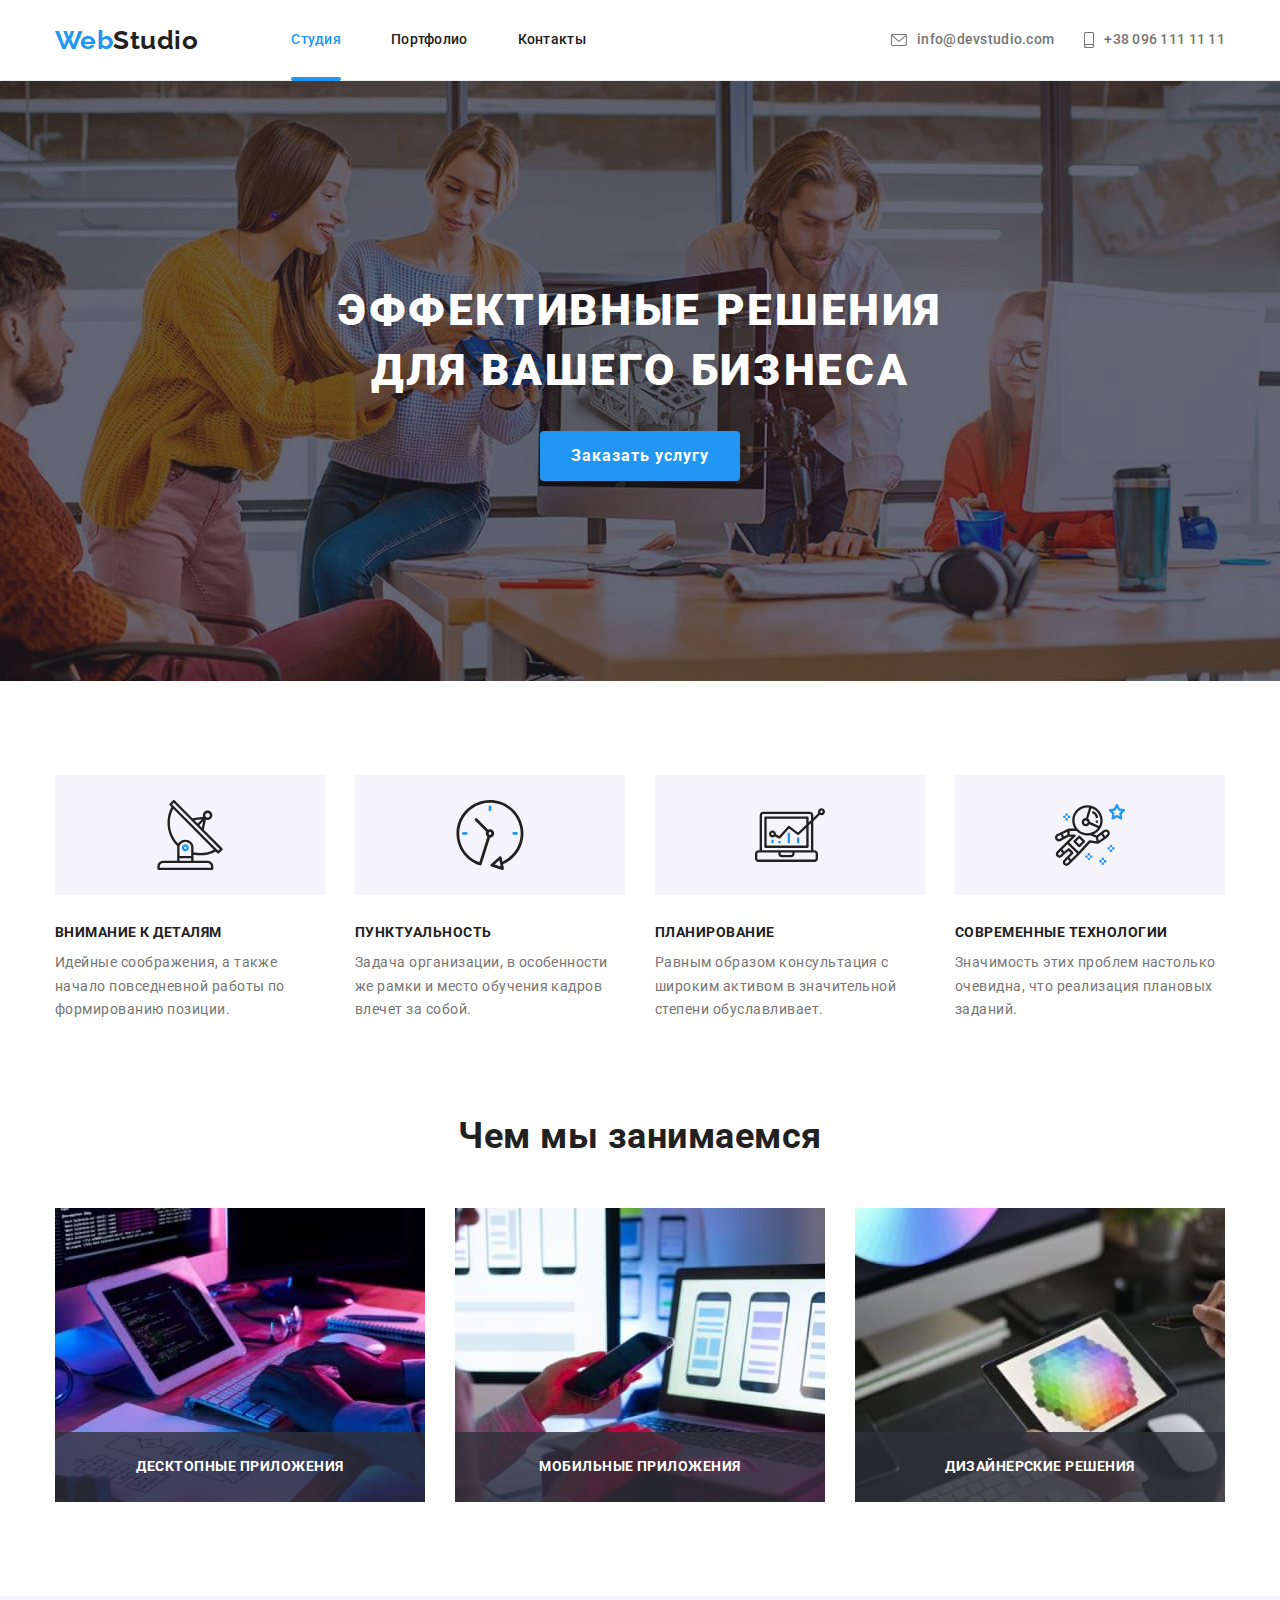
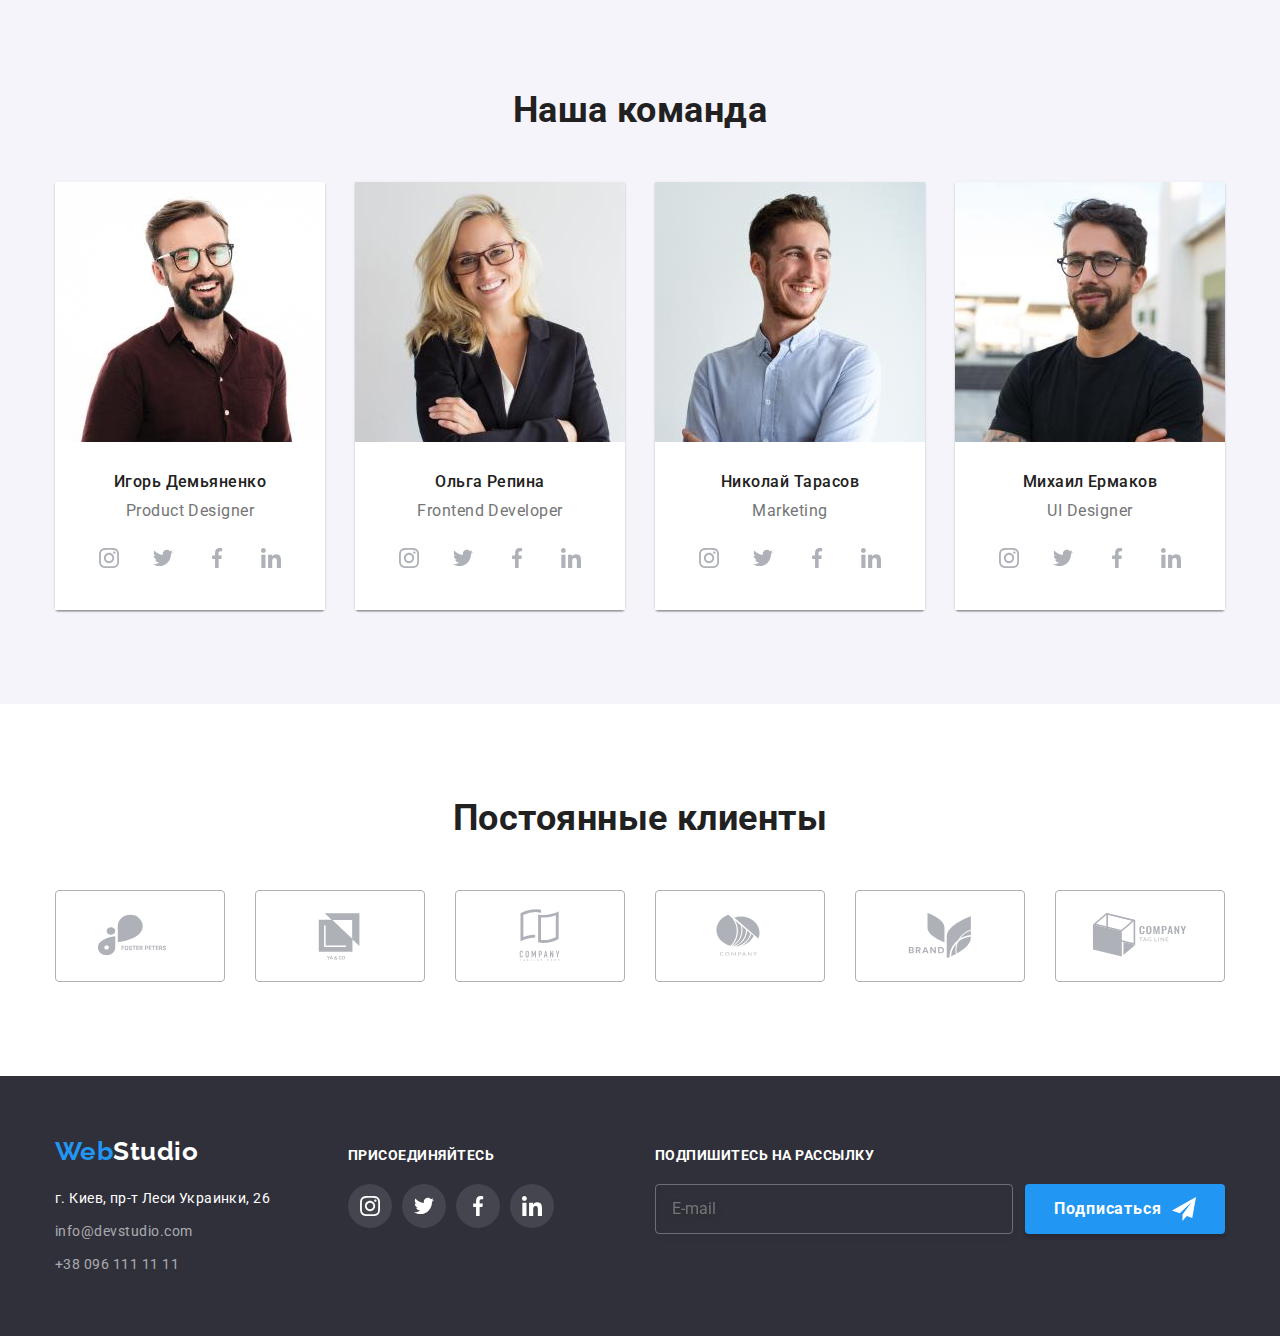
==== index.html @ baa690ff "added files from 6hw" ====
<!DOCTYPE html>
<html lang="ru">
  <head>
    <meta charset="UTF-8" />
    <meta http-equiv="X-UA-Compatible" content="IE=edge" />
    <meta name="viewport" content="width=device-width, initial-scale=1.0" />
    <title>Document</title>
    <!-- modern-normalize -->
    <link
      rel="stylesheet"
      href="https://cdnjs.cloudflare.com/ajax/libs/modern-normalize/1.1.0/modern-normalize.min.css"
    />
    <!--Подключение шрифтов-->
    <link rel="preconnect" href="https://fonts.googleapis.com" />
    <link rel="preconnect" href="https://fonts.gstatic.com" crossorigin />
    <link
      href="https://fonts.googleapis.com/css2?family=Raleway:wght@700&family=Roboto:wght@400;500;700;900&display=swap"
      rel="stylesheet"
    />
    <!--Подключение стилей-->
    <link rel="stylesheet" href="./css/styles.css" />
  </head>
  <body>
    <!-- Шапка сайта -->
    <header class="header">
      <div class="container header-container">
        <!-- Навигация -->
        <nav class="nav">
          <a class="logo-header logo" href="index.html">
            <span class="logo-web">Web</span>Studio</a
          >
          <ul class="nav-links list">
            <li class="item">
              <a class="link current" href="index.html">Студия</a>
            </li>
            <li class="item">
              <a class="link" href="./portfolio.html">Портфолио</a>
            </li>
            <li class="item">
              <a class="link" href="">Контакты</a>
            </li>
          </ul>
        </nav>
        <!-- Контакты -->
        <ul class="contact-links list">
          <li class="item contact-item">
            <a class="contact-link link" href="mailto:info@devstudio.com">
              <svg class="contact-icon envelope">
                <use
                  href="./images/sprite-icons.svg#icon-envelope"
                  width="16"
                  height="12"
                ></use>
              </svg>
              info@devstudio.com
            </a>
          </li>
          <li class="item contact-item">
            <a class="contact-link link" href="tel:+380961111111">
              <svg class="contact-icon smartphone">
                <use
                  href="./images/sprite-icons.svg#icon-smartphone"
                  width="10"
                  height="16"
                ></use>
              </svg>
              +38 096 111 11 11</a
            >
          </li>
        </ul>
      </div>
    </header>
    <!-- Мэйн -->
    <main class="main">
      <!-- Герой -->
      <section class="section-hero">
        <div class="container">
          <h1 class="hero-title">Эффективные решения для вашего бизнеса</h1>
          <button class="button" type="button" data-modal-open>
            Заказать услугу
          </button>
        </div>
      </section>
      <!-- Преимущества -->
      <section class="section-features">
        <div class="container">
          <h2 class="section-title visually-hidden">Наши преимущества</h2>
          <ul class="features-list list">
            <li class="features-item">
              <div class="futures-image">
                <svg class="features-icon">
                  <use
                    href="./images/sprite-icons.svg#icon-antenna"
                    width="70"
                    height="70"
                  ></use>
                </svg>
              </div>
              <h3 class="features-title">Внимание к деталям</h3>
              <p class="features-descr">
                Идейные соображения, а также начало повседневной работы по
                формированию позиции.
              </p>
            </li>
            <li class="features-item">
              <div class="futures-image">
                <svg class="features-icon">
                  <use
                    href="./images/sprite-icons.svg#icon-clock"
                    width="70"
                    height="70"
                  ></use>
                </svg>
              </div>
              <h3 class="features-title">Пунктуальность</h3>
              <p class="features-descr">
                Задача организации, в особенности же рамки и место обучения
                кадров влечет за собой.
              </p>
            </li>
            <li class="features-item">
              <div class="futures-image">
                <svg class="features-icon">
                  <use
                    href="./images/sprite-icons.svg#icon-diagram"
                    width="70"
                    height="70"
                  ></use>
                </svg>
              </div>
              <h3 class="features-title">Планирование</h3>
              <p class="features-descr">
                Равным образом консультация с широким активом в значительной
                степени обуславливает.
              </p>
            </li>
            <li class="features-item">
              <div class="futures-image">
                <svg class="features-icon">
                  <use
                    href="./images/sprite-icons.svg#icon-astronaut"
                    width="70"
                    height="70"
                  ></use>
                </svg>
              </div>
              <h3 class="features-title">Современные технологии</h3>
              <p class="features-descr">
                Значимость этих проблем настолько очевидна, что реализация
                плановых заданий.
              </p>
            </li>
          </ul>
        </div>
      </section>
      <!-- Виды работ -->
      <section class="section-works">
        <div class="container">
          <h2 class="section-title works-section-title">Чем мы занимаемся</h2>
          <ul class="works-list list">
            <li class="works-list-item">
              <a href=""
                ><img
                  src="./images/software.jpg"
                  alt="разработка программного обеспечения"
                  width="370"
                  height="294"
              /></a>

              <p class="works-list-decs">Десктопные приложения</p>
            </li>
            <li class="works-list-item">
              <a href=""
                ><img
                  src="./images/adaptation.jpg"
                  alt="адаптация сайта для мобильных устройств"
                  width="370"
                  height="294"
              /></a>
              <p class="works-list-decs">Мобильные приложения</p>
            </li>
            <li class="works-list-item">
              <a href=""
                ><img
                  src="./images/design.jpg"
                  alt="дизайн сайтов"
                  width="370"
                  height="294"
              /></a>
              <p class="works-list-decs">Дизайнерские решения</p>
            </li>
          </ul>
        </div>
      </section>
      <!-- Команда -->
      <section class="section-teems">
        <div class="container">
          <h2 class="section-title teems-section-title">Наша команда</h2>
          <ul class="teems-list list">
            <li class="teems-list-item">
              <img
                class="teems-list-icon"
                src="./images/demyanenko.jpg"
                alt="Игорь Демьяненко"
                width="270"
                height="260"
              />
              <div class="masters-item-description">
                <h3 class="teems-list-title">Игорь Демьяненко</h3>
                <p class="teems-list-desc" lang="en">Product Designer</p>
                <ul class="teems-social list social-list">
                  <li class="social-item">
                    <a href="" class="social-link" target="_blank">
                      <svg class="social-icon" width="20" height="20">
                        <use
                          href="./images/sprite-icons.svg#icon-instagram"
                        ></use>
                      </svg>
                    </a>
                  </li>
                  <li class="social-item">
                    <a href="" class="social-link" target="_blank">
                      <svg class="social-icon" width="20" height="20">
                        <use
                          href="./images/sprite-icons.svg#icon-twitter"
                        ></use>
                      </svg>
                    </a>
                  </li>
                  <li class="social-item">
                    <a href="" class="social-link" target="_blank">
                      <svg class="social-icon" width="20" height="20">
                        <use
                          href="./images/sprite-icons.svg#icon-facebook"
                        ></use>
                      </svg>
                    </a>
                  </li>
                  <li class="social-item">
                    <a href="" class="social-link" target="_blank">
                      <svg class="social-icon" width="20" height="20">
                        <use
                          href="./images/sprite-icons.svg#icon-linkedin"
                        ></use>
                      </svg>
                    </a>
                  </li>
                </ul>
              </div>
            </li>
            <li class="teems-list-item">
              <img
                class="teems-list-icon"
                src="./images/repina.jpg"
                alt="Ольга Репина"
                width="270"
                height="260"
              />
              <div class="masters-item-description">
                <h3 class="teems-list-title">Ольга Репина</h3>
                <p class="teems-list-desc" lang="en">Frontend Developer</p>
                <ul class="teems-social list social-list">
                  <li class="social-item">
                    <a href="" class="social-link" target="_blank">
                      <svg class="social-icon" width="20" height="20">
                        <use
                          href="./images/sprite-icons.svg#icon-instagram"
                        ></use>
                      </svg>
                    </a>
                  </li>
                  <li class="social-item">
                    <a href="" class="social-link" target="_blank">
                      <svg class="social-icon" width="20" height="20">
                        <use
                          href="./images/sprite-icons.svg#icon-twitter"
                        ></use>
                      </svg>
                    </a>
                  </li>
                  <li class="social-item">
                    <a href="" class="social-link" target="_blank">
                      <svg class="social-icon" width="20" height="20">
                        <use
                          href="./images/sprite-icons.svg#icon-facebook"
                        ></use>
                      </svg>
                    </a>
                  </li>
                  <li class="social-item">
                    <a href="" class="social-link" target="_blank">
                      <svg class="social-icon" width="20" height="20">
                        <use
                          href="./images/sprite-icons.svg#icon-linkedin"
                        ></use>
                      </svg>
                    </a>
                  </li>
                </ul>
              </div>
            </li>
            <li class="teems-list-item">
              <img
                class="teems-list-icon"
                src="./images/tarasov.jpg"
                alt="Николай Тарасов"
                width="270"
                height="260"
              />
              <div class="masters-item-description">
                <h3 class="teems-list-title">Николай Тарасов</h3>
                <p class="teems-list-desc" lang="en">Marketing</p>
                <ul class="teems-social list social-list">
                  <li class="social-item">
                    <a href="" class="social-link" target="_blank">
                      <svg class="social-icon" width="20" height="20">
                        <use
                          href="./images/sprite-icons.svg#icon-instagram"
                        ></use>
                      </svg>
                    </a>
                  </li>
                  <li class="social-item">
                    <a href="" class="social-link" target="_blank">
                      <svg class="social-icon" width="20" height="20">
                        <use
                          href="./images/sprite-icons.svg#icon-twitter"
                        ></use>
                      </svg>
                    </a>
                  </li>
                  <li class="social-item">
                    <a href="" class="social-link" target="_blank">
                      <svg class="social-icon" width="20" height="20">
                        <use
                          href="./images/sprite-icons.svg#icon-facebook"
                        ></use>
                      </svg>
                    </a>
                  </li>
                  <li class="social-item">
                    <a href="" class="social-link" target="_blank">
                      <svg class="social-icon" width="20" height="20">
                        <use
                          href="./images/sprite-icons.svg#icon-linkedin"
                        ></use>
                      </svg>
                    </a>
                  </li>
                </ul>
              </div>
            </li>
            <li class="teems-list-item">
              <img
                class="teems-list-icon"
                src="./images/yermakov.jpg"
                alt="Михаил Ермаков"
                width="270"
                height="260"
              />
              <div class="masters-item-description">
                <h3 class="teems-list-title">Михаил Ермаков</h3>
                <p class="teems-list-desc" lang="en">UI Designer</p>
                <ul class="teems-social list social-list">
                  <li class="social-item">
                    <a href="" class="social-link" target="_blank">
                      <svg class="social-icon" width="20" height="20">
                        <use
                          href="./images/sprite-icons.svg#icon-instagram"
                        ></use>
                      </svg>
                    </a>
                  </li>
                  <li class="social-item">
                    <a href="" class="social-link" target="_blank">
                      <svg class="social-icon" width="20" height="20">
                        <use
                          href="./images/sprite-icons.svg#icon-twitter"
                        ></use>
                      </svg>
                    </a>
                  </li>
                  <li class="social-item">
                    <a href="" class="social-link" target="_blank">
                      <svg class="social-icon" width="20" height="20">
                        <use
                          href="./images/sprite-icons.svg#icon-facebook"
                        ></use>
                      </svg>
                    </a>
                  </li>
                  <li class="social-item">
                    <a href="" class="social-link" target="_blank">
                      <svg class="social-icon" width="20" height="20">
                        <use
                          href="./images/sprite-icons.svg#icon-linkedin"
                        ></use>
                      </svg>
                    </a>
                  </li>
                </ul>
              </div>
            </li>
          </ul>
        </div>
      </section>
      <!-- Клиенты -->
      <section class="section-clients">
        <div class="container">
          <h2 class="section-title section-clients-title">
            Постоянные клиенты
          </h2>
          <ul class="clients-list list">
            <li class="clients-list-item">
              <a class="clients-link" href="">
                <svg class="client-icon">
                  <use
                    href="./images/sprite-icons.svg#icon-logo1"
                    width="106"
                    height="60"
                  ></use>
                </svg>
              </a>
            </li>
            <li class="clients-list-item">
              <a class="clients-link" href="">
                <svg class="client-icon">
                  <use
                    href="./images/sprite-icons.svg#icon-logo2"
                    width="106"
                    height="60"
                  ></use>
                </svg>
              </a>
            </li>
            <li class="clients-list-item">
              <a class="clients-link" href="">
                <svg class="client-icon">
                  <use
                    href="./images/sprite-icons.svg#icon-logo3"
                    width="106"
                    height="60"
                  ></use>
                </svg>
              </a>
            </li>
            <li class="clients-list-item">
              <a class="clients-link" href="">
                <svg class="client-icon">
                  <use
                    href="./images/sprite-icons.svg#icon-logo4"
                    width="106"
                    height="60"
                  ></use>
                </svg>
              </a>
            </li>
            <li class="clients-list-item">
              <a class="clients-link" href="">
                <svg class="client-icon">
                  <use
                    href="./images/sprite-icons.svg#icon-logo5"
                    width="106"
                    height="60"
                  ></use>
                </svg>
              </a>
            </li>
            <li class="clients-list-item">
              <a class="clients-link" href="">
                <svg class="client-icon">
                  <use
                    href="./images/sprite-icons.svg#icon-logo6"
                    width="106"
                    height="60"
                  ></use>
                </svg>
              </a>
            </li>
          </ul>
        </div>
      </section>
    </main>
    <!-- Футер -->
    <footer class="section-footer">
      <div class="container footer-container">
        <div class="footer-contacts">
          <a class="footer-logo logo" href="/">
            <span class="logo-web">Web</span>Studio
          </a>
          <address>
            <a
              class="adress-link"
              href="https://goo.gl/maps/LREKgnmBMirVQB2t9"
              target="_blank"
              rel="noopener noreferrer"
              >г. Киев, пр-т Леси Украинки, 26</a
            >
          </address>
          <ul class="list">
            <li>
              <a class="footer-contact-link" href="mailto:info@devstudio.com"
                >info@devstudio.com</a
              >
            </li>
            <li>
              <a class="footer-contact-link" href="tel:+380961111111"
                >+38 096 111 11 11</a
              >
            </li>
          </ul>
        </div>
        <div class="footer-invite">
          <b class="footer-invite-text">присоединяйтесь</b>
          <ul class="footer-social-list list">
            <li class="footer-social-item">
              <a href="" class="footer-social-link" target="_blank">
                <svg class="footer-social-icon" width="20" height="20">
                  <use href="./images/sprite-icons.svg#icon-instagram"></use>
                </svg>
              </a>
            </li>
            <li class="footer-social-item">
              <a href="" class="footer-social-link" target="_blank">
                <svg class="footer-social-icon" width="20" height="20">
                  <use href="./images/sprite-icons.svg#icon-twitter"></use>
                </svg>
              </a>
            </li>
            <li class="footer-social-item">
              <a href="" class="footer-social-link" target="_blank">
                <svg class="footer-social-icon" width="20" height="20">
                  <use href="./images/sprite-icons.svg#icon-facebook"></use>
                </svg>
              </a>
            </li>
            <li class="footer-social-item">
              <a href="" class="footer-social-link" target="_blank">
                <svg class="footer-social-icon" width="20" height="20">
                  <use href="./images/sprite-icons.svg#icon-linkedin"></use>
                </svg>
              </a>
            </li>
          </ul>
        </div>
        <div class="footer-invite">
          <b class="footer-invite-text">Подпишитесь на рассылку</b>
          <form class="form-invite">
            <input
              class="form-invite-input"
              type="email"
              name="mail"
              placeholder="E-mail"
              autocomplete="on"
            />
            <button class="button form-invite-button" type="submit">
              Подписаться
            </button>
          </form>
        </div>
      </div>
    </footer>
    <!-- Модальное окно -->
    <div class="backdrop is-hidden" data-backdrop>
      <div class="modal">
        <button class="modal-close" type="button" data-modal-close>
          <svg class="modal-close-icon" width="18" height="18">
            <use href="./images/sprite-icons.svg#icon-close-black"></use>
          </svg>
        </button>
        <!-- Форма в модальном окне -->
        <form class="form js-speaker-form" autocomplete="off">
          <b class="form-title">Оставьте свои данные, мы вам перезвоним</b>
          <div class="form-field">
            <label class="form-label" for="name">Имя</label>
            <div class="form-input-thumb">
              <input
                class="form-input"
                type="text"
                name="user-name"
                id="name"
                minlength="2"
                pattern="[a-zA-Zа-яёА-ЯЁ]+"
                title="Имя должно содержать символы кириллицы или латиницы"
                required
                autofocus
              />
              <svg class="form-icon">
                <use
                  href="./images/sprite-icons.svg#icon-person"
                  width="18"
                  height="18"
                ></use>
              </svg>
            </div>
          </div>
          <div class="form-field">
            <label class="form-label" for="tel">Телефон</label>
            <div class="form-input-thumb">
              <input
                class="form-input"
                type="tel"
                name="tel"
                id="tel"
                title="000-000-00-00"
                pattern="[0-9]{3}-[0-9]{3}-[0-9]{2}-[0-9]{2}"
              />
              <svg class="form-icon">
                <use
                  href="./images/sprite-icons.svg#icon-phone"
                  width="18"
                  height="18"
                ></use>
              </svg>
            </div>
          </div>
          <div class="form-field">
            <label class="form-label" for="mail">Почта</label>
            <div class="form-input-thumb">
              <input
                class="form-input"
                type="email"
                name="mail"
                id="mail"
                pattern="[^ @]*@[^ @]*"
                autocomplete="on"
              />
              <svg class="form-icon">
                <use
                  href="./images/sprite-icons.svg#icon-email"
                  width="18"
                  height="18"
                ></use>
              </svg>
            </div>
          </div>
          <div class="form-field">
            <label class="form-label" for="comment">Оставьте комментарий</label>
            <textarea
              class="form-message"
              name="comment"
              id="comment"
              rows="10"
              placeholder="Введите текст"
            ></textarea>
          </div>

          <div class="form-field-checkbox">
            <input
              class="form-input-checkbox visually-hidden"
              type="checkbox"
              name="policy"
              id="policy"
            />
            <label class="form-label-checkbox" for="policy"
              >Соглашаюсь с рассылкой и принимаю&nbsp;
              <a class="form-policy-link" href="#"> Условия договора </a>
            </label>
          </div>
          <button class="button form-button" type="submit">Отправить</button>
        </form>
      </div>
    </div>
    <script src="./js/modal.js"></script>
    <!-- <script>
      const refs = {
        openModalBtn: document.querySelector('[data-modal-open]'),
        closeModalBtn: document.querySelector('[data-modal-close]'),
        backdrop: document.querySelector('[data-backdrop]'),
      };

      refs.openModalBtn.addEventListener('click', toggleModal);
      refs.closeModalBtn.addEventListener('click', toggleModal);

      refs.backdrop.addEventListener('click', logBackdropClick);

      function toggleModal() {
        refs.backdrop.classList.toggle('is-hidden');
      }

      function logBackdropClick() {
        console.log('Это клик в бекдроп');
      }
    </script> -->
  </body>
</html>
---- css/styles.css ----
/* Задает переменные для цвета */
:root {
  --primary-text-color: #757575;
  --title-text-color: #212121;
  --accent-color: #2196f3;
  --primary-white-color: #ffffff;
  --button-background-color: #f5f4fa;
  --primary-icon-color: #afb1b8;

  --base-font-size: 14px;
}

body,
h1,
h2,
h3,
h4,
p,
ul,
li {
  margin: 0;
}

ul {
  padding: 0;
}

button {
  cursor: pointer;
}

img {
  display: block;
  max-width: 100%;
}

body {
  font-family: 'Roboto', sans-serif;
  letter-spacing: 0.03em;

  color: var(--primary-text-color);
  background-color: var(--primary-white-color);
}

.visually-hidden {
  position: absolute;
  white-space: nowrap;
  width: 1px;
  height: 1px;
  overflow: hidden;
  border: 0;
  padding: 0;
  clip: rect(0 0 0 0);
  clip-path: inset(50%);
  margin: -1px;
}

.container {
  width: 1200px;
  margin: 0 auto;
  padding-left: 15px;
  padding-right: 15px;
}

.list {
  list-style-type: none;
}

/* ----------Шапка сайта---------- */

.header {
  border-bottom: 1px solid #ececec;
}

.header-container {
  display: flex;
}

/* ----------Навигация---------- */

.nav {
  display: flex;
  align-items: center;
}

.nav .logo-header {
  margin-right: 93px;
  padding-top: 24px;
  padding-bottom: 24px;
}

.nav-links {
  display: flex;
}

.nav-links .item:not(:last-child) {
  margin-right: 50px;
}

.nav-links .link {
  display: block;
  padding-top: 32px;
  padding-bottom: 32px;
}

.contact-links {
  display: flex;
  margin-left: auto;
}

.contact-links .item:not(:last-child) {
  margin-right: 30px;
}

.contact-link {
  display: flex;
  align-items: center;
  justify-content: center;

  padding-top: 32px;
  padding-bottom: 32px;
}

.contact-icon.envelope {
  width: 16px;
  height: 12px;
  margin-right: 10px;
  fill: currentColor;
}

.contact-icon.smartphone {
  width: 10px;
  height: 16px;
  margin-right: 10px;

  fill: currentColor;
}

.contact-icon {
  transition: fill 250ms cubic-bezier(0.4, 0, 0.2, 1);
}

.contact-link:hover .contact-icon,
.contact-link:focus .contact-icon,
.contact-link:hover .contact-icon,
.contact-link:focus .contact-icon {
  fill: var(--accent-color);
}

.logo {
  font-family: Raleway, sans-serif;
  font-weight: 700;
  font-size: 26px;
  line-height: 1.19;
}

.logo-header {
  text-decoration: none;
  color: var(--title-text-color);
}

.logo-web {
  color: var(--accent-color);
}

.link {
  text-decoration: none;
  font-weight: 500;
  font-size: var(--base-font-size);
  line-height: 1.14;
  letter-spacing: 0.02em;

  color: var(--title-text-color);

  transition-property: color;
  transition-duration: 250ms;
  transition-timing-function: cubic-bezier(0.4, 0, 0.2, 1);
}

.link:hover,
.link:focus {
  color: var(--accent-color);
}

.link.current {
  position: relative;

  color: var(--accent-color);
}

.link.current::after {
  content: '';
  position: absolute;
  left: 0;
  bottom: -1px;

  display: block;
  width: 100%;
  height: 4px;

  background-color: #2196f3;
  border-radius: 2px;
}

.contact-link {
  color: var(--primary-text-color);
}

/* ----------Герой---------- */

.section-hero {
  max-width: 1600px;
  margin-right: auto;
  margin-left: auto;
  padding-top: 200px;
  padding-bottom: 200px;

  background-color: #2f303a;
  background-image: linear-gradient(
      to right,
      rgba(47, 48, 58, 0.4),
      rgba(47, 48, 58, 0.4) 40%
    ),
    url('../images/bg-Img.jpg');

  background-repeat: no-repeat;
  background-position: center;
  background-size: cover;
}

.hero-title {
  width: 696px;
  margin-left: auto;
  margin-right: auto;
  margin-bottom: 30px;
  text-align: center;

  font-weight: 900;
  font-size: 44px;
  line-height: 1.36;
  letter-spacing: 0.06em;
  text-transform: uppercase;

  color: var(--primary-white-color);
}

.section-hero .button {
  margin-left: auto;
  margin-right: auto;
}

.button {
  display: block;
  min-width: 200px;
  height: 50px;

  background-color: var(--accent-color);
  box-shadow: 0px 4px 4px rgba(0, 0, 0, 0.15);
  border-radius: 4px;
  border-style: none;

  font-weight: 700;
  font-size: 16px;
  line-height: 1.88;
  text-align: center;
  letter-spacing: 0.06em;

  color: var(--primary-white-color);

  transition-property: background-color;
  transition-duration: 250ms;
  transition-timing-function: cubic-bezier(0.4, 0, 0.2, 1);
}

.button:hover,
.button:focus {
  background-color: #188ce8;
}

.section-title {
  font-weight: 700;
  font-size: 36px;
  line-height: 1.16;
  text-align: center;

  color: var(--title-text-color);
}

/* ----------Преимущества---------- */

.section-features {
  padding-top: 94px;
}

.features-list {
  display: flex;
  flex-wrap: wrap;
  margin-left: -30px;
}

.features-item {
  /* flex-basis: calc((100% - 4 * 30px) / 4); */
  flex-basis: calc(100% / 4 - 30px);
  margin-left: 30px;
}

.futures-image {
  width: 270px;
  height: 120px;

  display: flex;
  justify-content: center;
  align-items: center;

  background-color: var(--button-background-color);
}

.features-icon {
  width: 70px;
  height: 70px;
}

.features-title {
  margin-bottom: 10px;
  padding-top: 30px;

  font-weight: 700;
  font-size: var(--base-font-size);
  line-height: 1.14;
  text-transform: uppercase;

  color: var(--title-text-color);
}

.features-descr {
  font-size: var(--base-font-size);
  line-height: 1.71;
}

/* ----------Виды работ---------- */

.section-works {
  padding-top: 94px;
  padding-bottom: 94px;
}

.works-section-title {
  margin-bottom: 50px;
}

.works-list {
  display: flex;
  flex-wrap: wrap;
  margin-left: -30px;
}

.works-list-item {
  position: relative;

  flex-basis: calc(100% / 3 - 30px);
  margin-left: 30px;
}

.works-list-decs {
  position: absolute;
  width: 370px;
  height: 70px;
  left: 0;
  bottom: 0;

  display: flex;
  align-items: center;
  justify-content: center;

  background-color: rgba(47, 48, 58, 0.8);

  font-weight: 700;
  font-size: var(--base-font-size);
  line-height: 1.14;
  text-align: center;
  text-transform: uppercase;

  color: var(--primary-white-color);
}

/* ----------Команда---------- */

.section-teems {
  padding-top: 94px;
  padding-bottom: 94px;

  background-color: #f5f4fa;
}

.teems-section-title {
  margin-bottom: 50px;
}

.teems-list {
  display: flex;
  flex-wrap: wrap;
  margin-left: -30px;
}

.teems-list-item {
  flex-basis: calc(100% / 4 - 30px);
  margin-left: 30px;

  box-shadow: 0px 1px 3px rgba(0, 0, 0, 0.12), 0px 1px 1px rgba(0, 0, 0, 0.14),
    0px 2px 1px rgba(0, 0, 0, 0.2);
  border-radius: 0px 0px 4px 4px;
}

.masters-item-description {
  padding-top: 30px;
  padding-bottom: 30px;

  background-color: var(--primary-white-color);
}

.teems-list-title {
  margin-bottom: 10px;

  font-weight: 500;
  font-size: 16px;
  line-height: 1.19;
  text-align: center;

  color: var(--title-text-color);
}

.teems-list-desc {
  margin-bottom: 16px;

  font-size: 16px;
  line-height: 1.19;
  text-align: center;

  color: var(--primary-text-color);
}

.social-list {
  display: flex;
  justify-content: center;
}

.social-item {
  width: 44px;
  height: 44px;
  margin-right: 10px;
}

.social-item:last-child {
  margin-right: 0;
}

.social-icon {
  width: 20px;
  height: 20px;

  fill: var(--primary-icon-color);

  transition-property: fill;
  transition-duration: 250ms;
  transition-timing-function: cubic-bezier(0.4, 0, 0.2, 1);
}

.social-link {
  width: 100%;
  height: 100%;

  display: flex;
  align-items: center;
  justify-content: center;

  border-radius: 50%;
  background-color: var(--primary-white-color);

  transition-property: background-color;
  transition-duration: 2500ms;
  transition-timing-function: cubic-bezier(0.4, 0, 0.2, 1);
}

.social-link:hover,
.social-link:focus {
  background-color: var(--accent-color);
}

.social-link:hover .social-icon,
.social-link:focus .social-icon {
  fill: var(--primary-white-color);
}

/* ----------Клиенты---------- */

.section-clients {
  padding-top: 94px;
  padding-bottom: 94px;
}

.section-clients-title {
  margin-bottom: 50px;
}

.clients-list {
  display: flex;
  margin-left: -30px;
}

.clients-list-item {
  flex-basis: calc(100% / 6 - 30px);
  margin-left: 30px;
  height: 92px;
}

.clients-link {
  display: flex;
  align-items: center;
  justify-content: center;

  width: 100%;
  height: 100%;

  border: 1px solid #afb1b8;
  border-radius: 4px;

  transition-property: border;
  transition-duration: 250ms;
  transition-timing-function: cubic-bezier(0.4, 0, 0.2, 1);
}

.clients-link:hover,
.clients-link:focus {
  border: 1px solid var(--accent-color);
}

.client-icon {
  width: 106px;
  height: 60px;

  fill: var(--primary-icon-color);

  transition-property: fill;
  transition-duration: 250ms;
  transition-timing-function: cubic-bezier(0.4, 0, 0.2, 1);
}

.clients-link:hover .client-icon,
.clients-link:focus .client-icon {
  fill: var(--accent-color);
}

/* ----------Футер---------- */

.section-footer {
  padding-top: 60px;
  padding-bottom: 60px;

  background-color: #2f303a;
}

.footer-logo {
  display: block;
  margin-bottom: 20px;

  text-decoration: none;
  color: var(--primary-white-color);
}

.footer-contacts {
  margin-right: 70px;
}

.adress-link {
  text-decoration: none;
  font-style: normal;
  font-size: var(--base-font-size);
  line-height: 1.71;
  letter-spacing: 0.03em;

  color: var(--primary-white-color);
}

.footer-contact-link {
  display: block;
  margin-top: 9px;

  text-decoration: none;
  font-size: var(--base-font-size);
  line-height: 1.71;

  color: rgba(255, 255, 255, 0.6);
}

.footer-container {
  display: flex;
  justify-content: space-between;
  align-items: baseline;
}

.footer-invite:nth-child(2) {
  margin-right: 93px;
}

.footer-invite-text {
  display: block;
  margin-bottom: 20px;

  font-weight: 700;
  font-size: 14px;
  line-height: 1.14;
  text-transform: uppercase;

  color: var(--primary-white-color);
}

.footer-social-list {
  display: flex;
  justify-content: center;
}

.footer-social-item {
  width: 44px;
  height: 44px;
  margin-right: 10px;
}

.footer-social-item:last-child {
  margin-right: 0;
}

.footer-social-link {
  width: 100%;
  height: 100%;

  display: flex;
  align-items: center;
  justify-content: center;

  border-radius: 50%;
  background: rgba(255, 255, 255, 0.1);

  transition-property: background-color;
  transition-duration: 250ms;
  transition-timing-function: cubic-bezier(0.4, 0, 0.2, 1);
}

.footer-social-icon {
  width: 20px;
  height: 20px;

  fill: var(--primary-white-color);
}

.footer-social-link:hover,
.footer-social-link:focus {
  background-color: var(--accent-color);
}

.form-invite {
  display: flex;
}

.form-invite-button {
  display: inline-flex;
  justify-content: center;
  align-items: center;
}

.form-invite-button::after {
  content: '';
  margin-left: 10px;
  width: 24px;
  height: 24px;
  background-image: url(../images/icon-send.svg);
}

.form-invite-input {
  width: 358px;
  height: 50px;
  padding: 15px 16px;
  margin-right: 12px;

  font-size: 16px;
  line-height: 1.25;
  color: rgba(255, 255, 255, 0.6);

  background-color: inherit;
  border: 1px solid rgba(255, 255, 255, 0.3);
  filter: drop-shadow(0px 4px 4px rgba(0, 0, 0, 0.15));
  border-radius: 4px;
}

/* ----------Портфолио---------- */

.section-portfolio {
  padding-top: 94px;
  padding-bottom: 94px;
}

.portfolio-filter-list {
  display: flex;
  justify-content: center;
  margin-bottom: 50px;
}

.portfolio-filter-list-item:not(:last-child) {
  margin-right: 8px;
}

.portfolio-filter-button {
  padding: 6px 22px;

  font-weight: 500;
  font-size: 16px;
  line-height: 1.63;
  text-align: center;
  letter-spacing: 0.03em;

  border-radius: 4px;
  border-style: none;

  background: var(--button-background-color);
  color: var(--title-text-color);

  transition-property: background-color, box-shadow, color;
  transition-duration: 250ms;
  transition-timing-function: cubic-bezier(0.4, 0, 0.2, 1);
}

.portfolio-filter-button:hover,
.portfolio-filter-button:focus {
  background-color: var(--accent-color);

  box-shadow: 0px 3px 1px rgba(0, 0, 0, 0.1), 0px 1px 2px rgba(0, 0, 0, 0.08),
    0px 2px 2px rgba(0, 0, 0, 0.12);

  color: var(--primary-white-color);
}

.portfolio-list {
  display: flex;
  flex-wrap: wrap;
  margin-left: -30px;
  margin-bottom: -30px;
}

.portfolio-list-item {
  flex-basis: calc(100% / 3 - 30px);
  margin-left: 30px;
  margin-bottom: 30px;
}

.portfolio-list-link {
  display: block;
  text-decoration: none;

  transition-property: box-shadow;
  transition-duration: 250ms;
  transition-timing-function: cubic-bezier(0.4, 0, 0.2, 1);
}

.portfolio-list-link:hover,
.portfolio-list-link:focus {
  box-shadow: 0px 1px 1px rgba(0, 0, 0, 0.12), 0px 4px 4px rgba(0, 0, 0, 0.06),
    1px 4px 6px rgba(0, 0, 0, 0.16);
}

.portfolio-list-card {
  border: 1px solid #eeeeee;
  padding: 20px 24px;
}

.portfolio-img-thumb {
  position: relative;
}

.portfolio-img-desc {
  position: absolute;
  width: 100%;
  height: 100%;
  top: 50%;
  left: 0;

  display: flex;
  align-items: center;
  justify-content: center;
  padding-left: 24px;
  padding-right: 24px;

  background-color: rgba(33, 150, 243, 0.9);

  font-size: 18px;
  line-height: 1.56;

  color: var(--primary-white-color);

  opacity: 0;

  transition: opacity 250ms cubic-bezier(0.4, 0, 0.2, 1),
    top 250ms cubic-bezier(0.4, 0, 0.2, 1);
}

.portfolio-list-link:focus .portfolio-img-desc,
.portfolio-list-link:hover .portfolio-img-desc {
  opacity: 1;
  top: 0;
  left: 0;
}

.portfolio-list-title {
  margin-bottom: 4px;

  font-weight: 700;
  font-size: 18px;
  line-height: 2;
  letter-spacing: 0.06em;

  color: var(--title-text-color);
}

.portfolio-list-desk {
  font-size: 16px;
  line-height: 1.88;

  color: var(--primary-text-color);
}

/* ----------Модальное окно---------- */
.backdrop {
  position: fixed;
  top: 0;
  left: 0;
  width: 100vw;
  height: 100vh;
  background-color: rgba(0, 0, 0, 0.2);

  visibility: visible;
  opacity: 1;
  transition: opacity 250ms cubic-bezier(0.4, 0, 0.2, 1),
    visibility 250ms cubic-bezier(0.4, 0, 0.2, 1);
}

.backdrop.is-hidden {
  visibility: hidden;
  opacity: 0;
  pointer-events: none;
}

.backdrop.is-hidden .modal {
  transform: translate(-50%, -50%) scale(0.5);
}

.modal {
  position: absolute;
  top: 50%;
  left: 50%;

  min-width: 528px;
  min-height: 581px;
  padding: 40px;

  background-color: var(--primary-white-color);
  box-shadow: 0px 1px 3px rgba(0, 0, 0, 0.12), 0px 1px 1px rgba(0, 0, 0, 0.14),
    0px 2px 1px rgba(0, 0, 0, 0.2);
  border-radius: 4px;

  transform: translate(-50%, -50%) scale(1);
  transition: transform 250ms cubic-bezier(0.4, 0, 0.2, 1);
}

.modal-close {
  position: absolute;
  top: 8px;
  right: 8px;
  display: flex;
  align-items: center;
  justify-content: center;
  /* margin-left: auto; */
  width: 30px;
  height: 30px;
  background-color: var(--primary-white-color);
  border: 1px solid rgba(0, 0, 0, 0.1);
  border-radius: 50%;

  transition: fill 250ms cubic-bezier(0.4, 0, 0.2, 1);
}

.modal-close-icon {
  fill: #000000;
  width: 18px;
  height: 18px;
}

.modal-close:hover .modal-close-icon,
.modal-close:focus .modal-close-icon {
  fill: var(--accent-color);
}

/* ----------Форма в модальном окне---------- */

/* .form {
  width: 100%;
  margin-left: auto;
  margin-right: auto;
} */

.form-title {
  display: block;
  margin-bottom: 12px;

  font-weight: 700;
  font-size: 20px;
  line-height: 1.15;
  text-align: center;

  color: var(--title-text-color);
}

.form-field {
  display: flex;
  flex-direction: column;
  margin-bottom: 10px;
}

.form-field:nth-child(5) {
  margin-bottom: 20px;
}

.form-label {
  margin-bottom: 4px;

  font-size: 12px;
  line-height: 1.17;
  letter-spacing: 0.01em;
}

.form-input-thumb {
  position: relative;
}

.form-input {
  width: 100%;
  padding: 11px 42px;
  border: 1px solid rgba(33, 33, 33, 0.2);
  border-radius: 4px;

  transition: border-color 250ms cubic-bezier(0.4, 0, 0.2, 1);
}

.form-input:focus,
.form-input:hover,
.form-message:hover,
.form-message:focus {
  outline: none;
  border-color: var(--accent-color);
}

.form-icon {
  position: absolute;
  width: 18px;
  height: 18px;
  left: 12px;

  top: 50%;
  transform: translateY(-50%);

  transition: fill 250ms cubic-bezier(0.4, 0, 0.2, 1);
}

.form-input:hover + .form-icon,
.form-input:focus + .form-icon {
  fill: var(--accent-color);
}

.form-message {
  width: 100%;
  height: 120px;
  padding: 12px 16px;
  border: 1px solid rgba(33, 33, 33, 0.2);
  border-radius: 4px;

  resize: none;

  transition: border-color 250ms cubic-bezier(0.4, 0, 0.2, 1);
}

.form-message::placeholder {
  font-size: 12px;
  line-height: 1.17;
  letter-spacing: 0.01em;

  color: rgba(117, 117, 117, 0.5);
}

.form-label-checkbox {
  display: flex;
  align-items: center;
  justify-content: center;

  margin-bottom: 30px;

  font-size: 14px;
  line-height: 1.71px;
}

.form-label-checkbox::before {
  content: '';
  display: block;
  width: 16px;
  height: 15px;
  margin-right: 8px;

  background-image: url(../images/checkbox-off.svg);

  cursor: pointer;
}

.form-input-checkbox:checked + .form-label-checkbox::before {
  background-image: url(../images/icon-check.svg);
}

/* .form-label-checkbox:focus + .form-label-checkbox::before {
} */

.form-policy-link {
  position: relative;
  font-size: 14px;
  line-height: 1.71;
  text-decoration: none;

  color: var(--accent-color);
}

.form-policy-link::after {
  content: '';
  position: absolute;
  left: 0;
  bottom: 3px;

  width: 100%;
  height: 1px;

  background-color: #2196f3;
}

.form-button {
  margin: 0 auto;
}
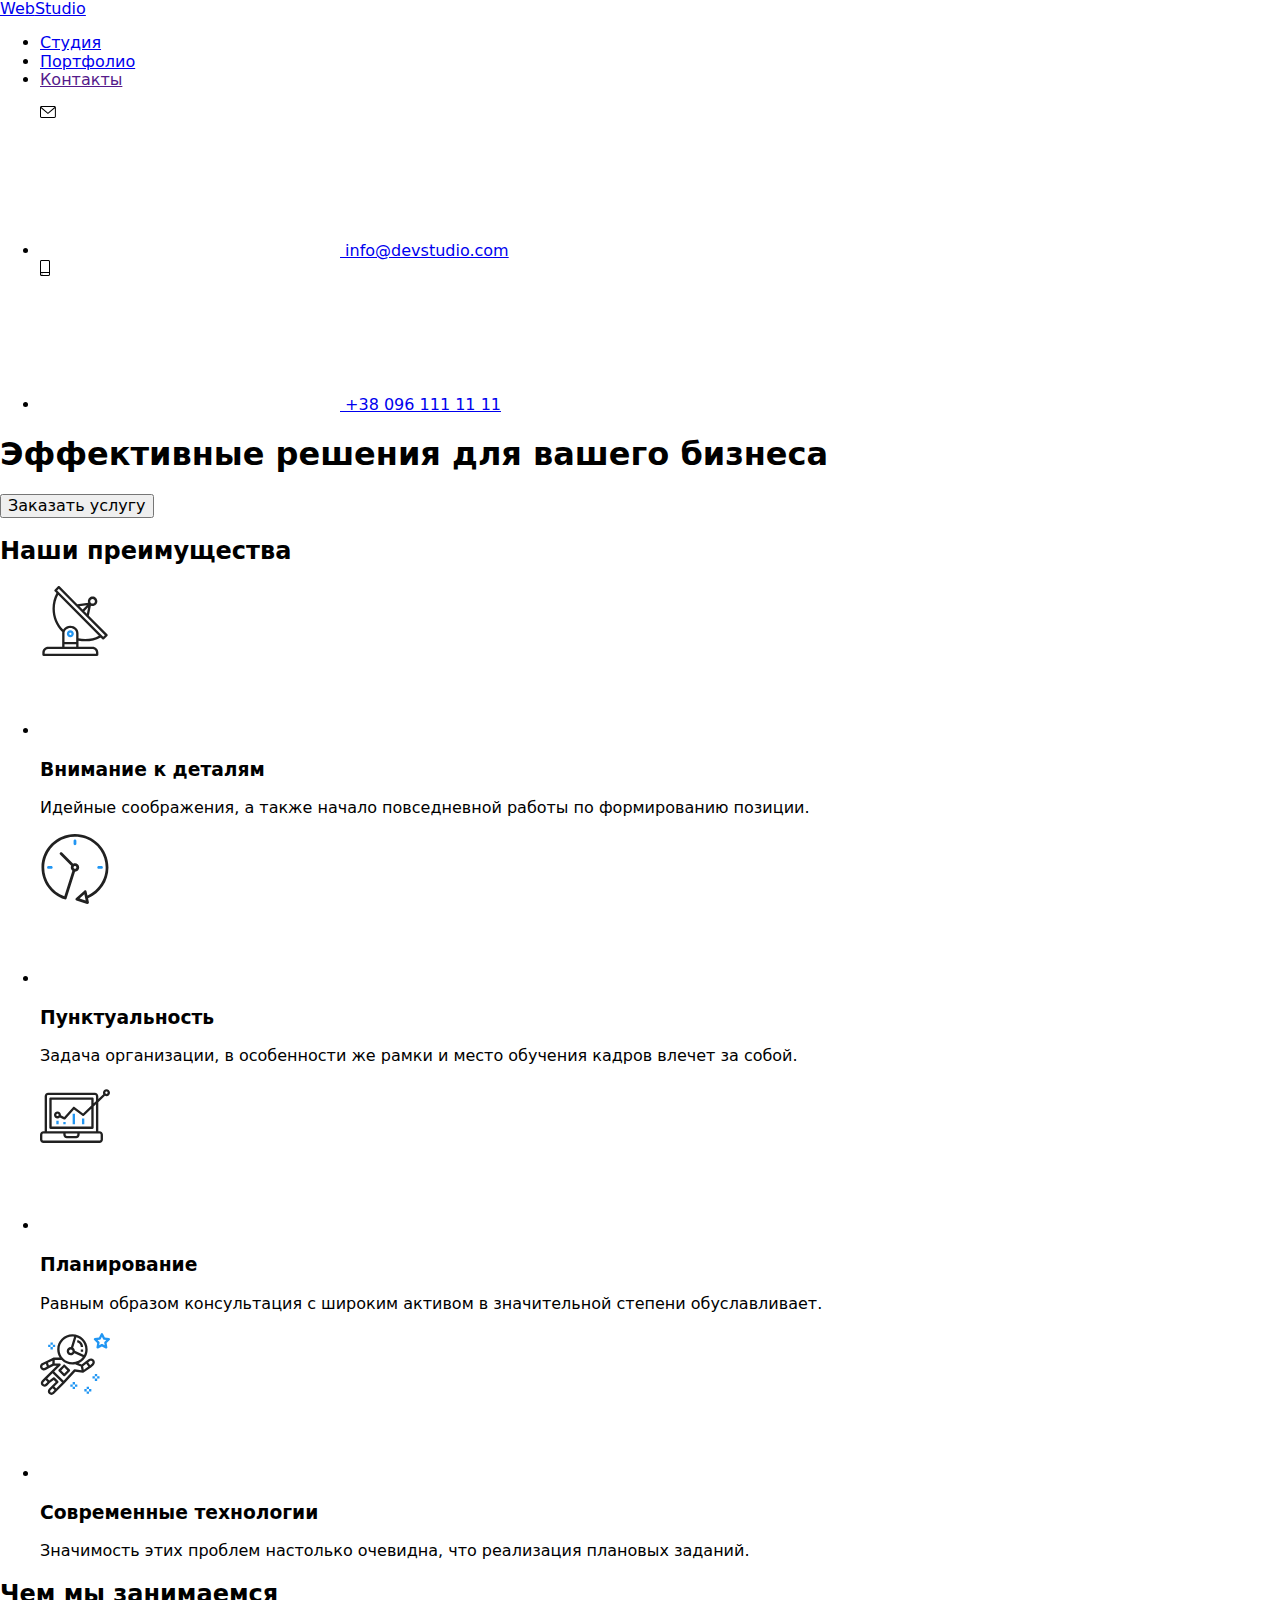
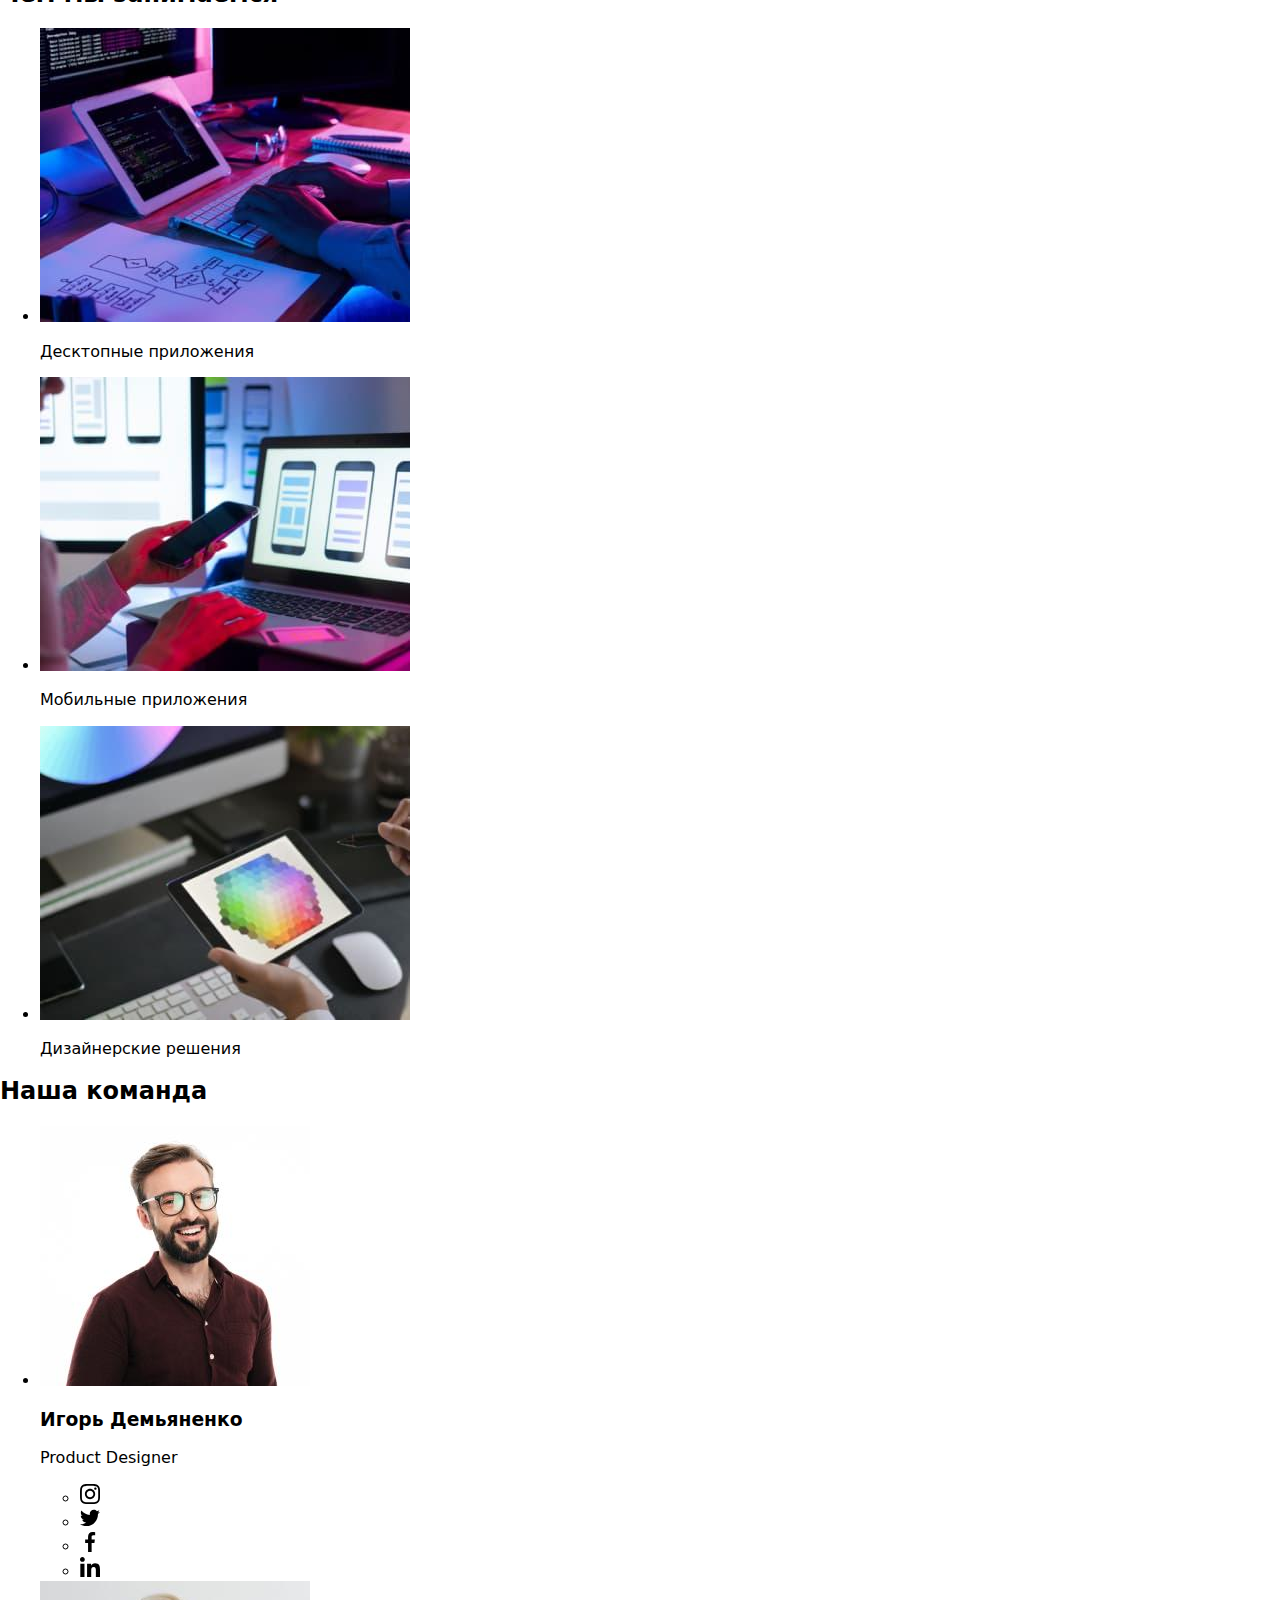
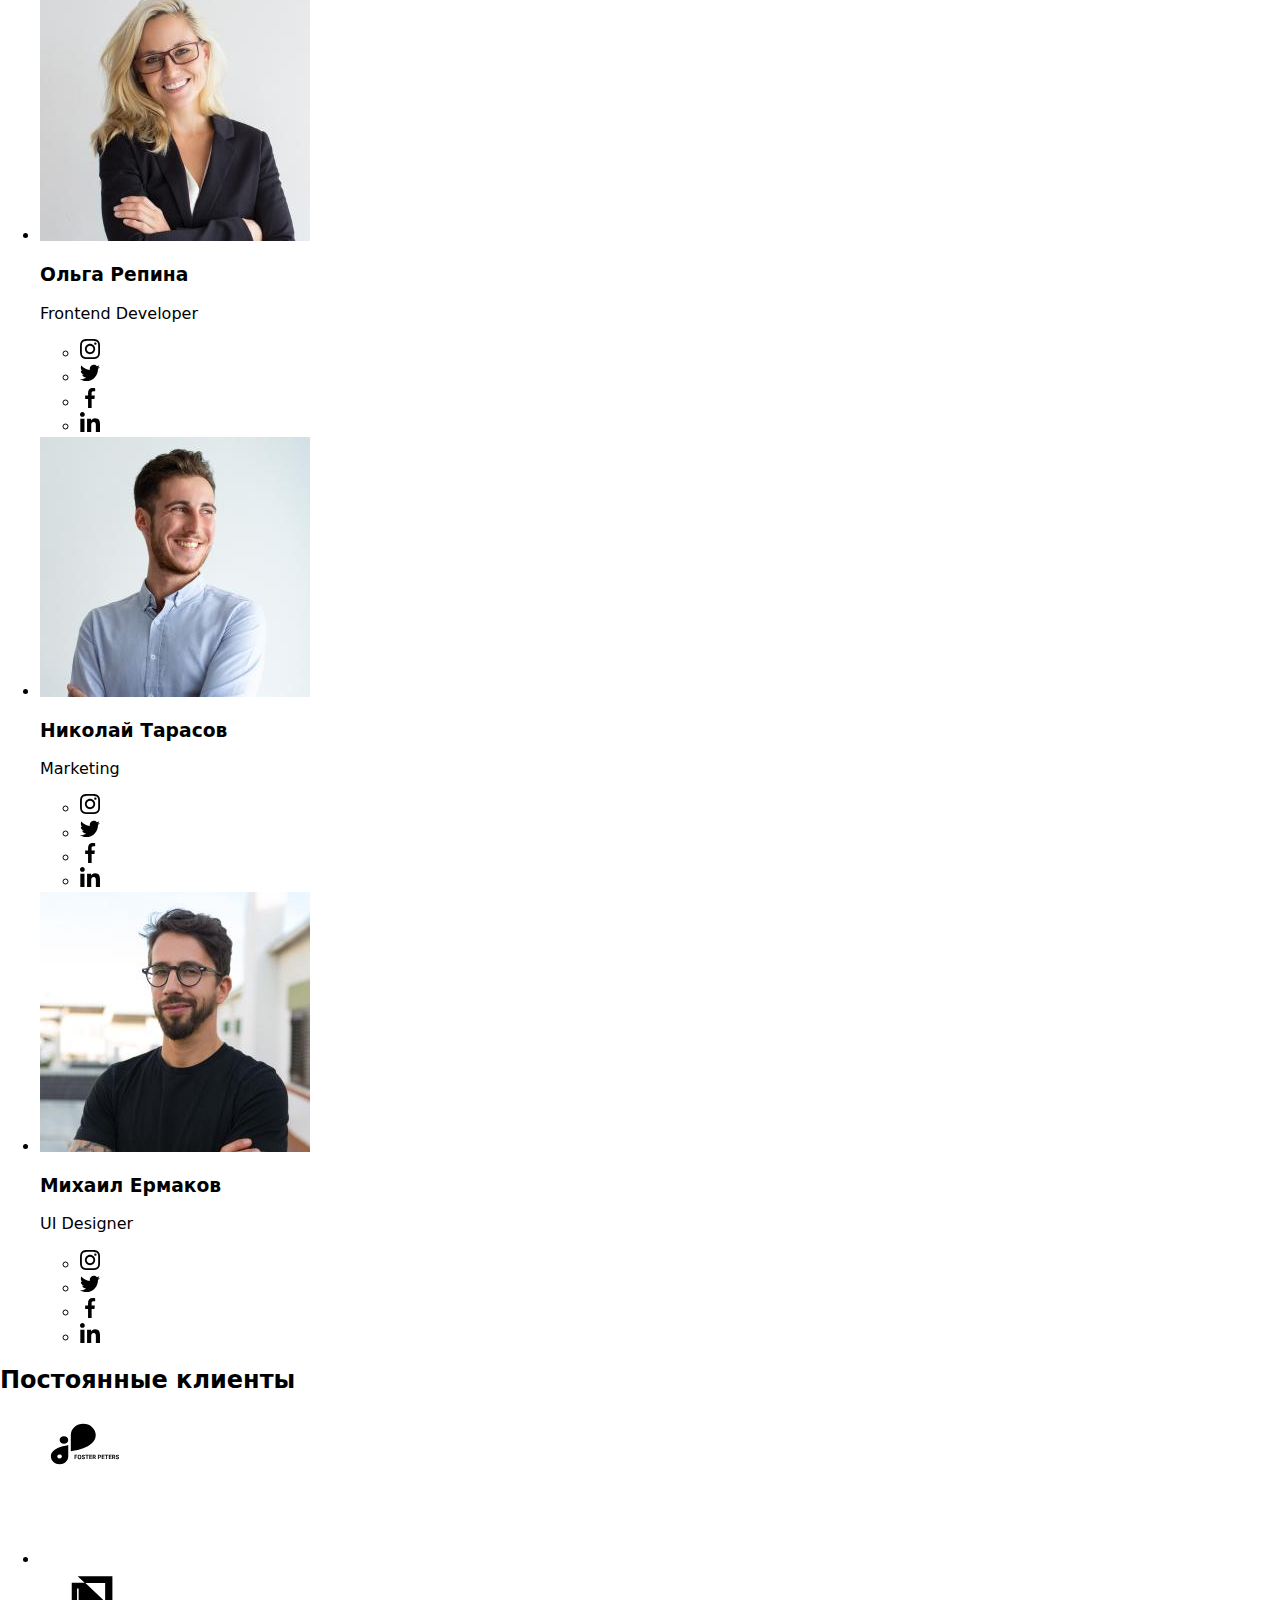
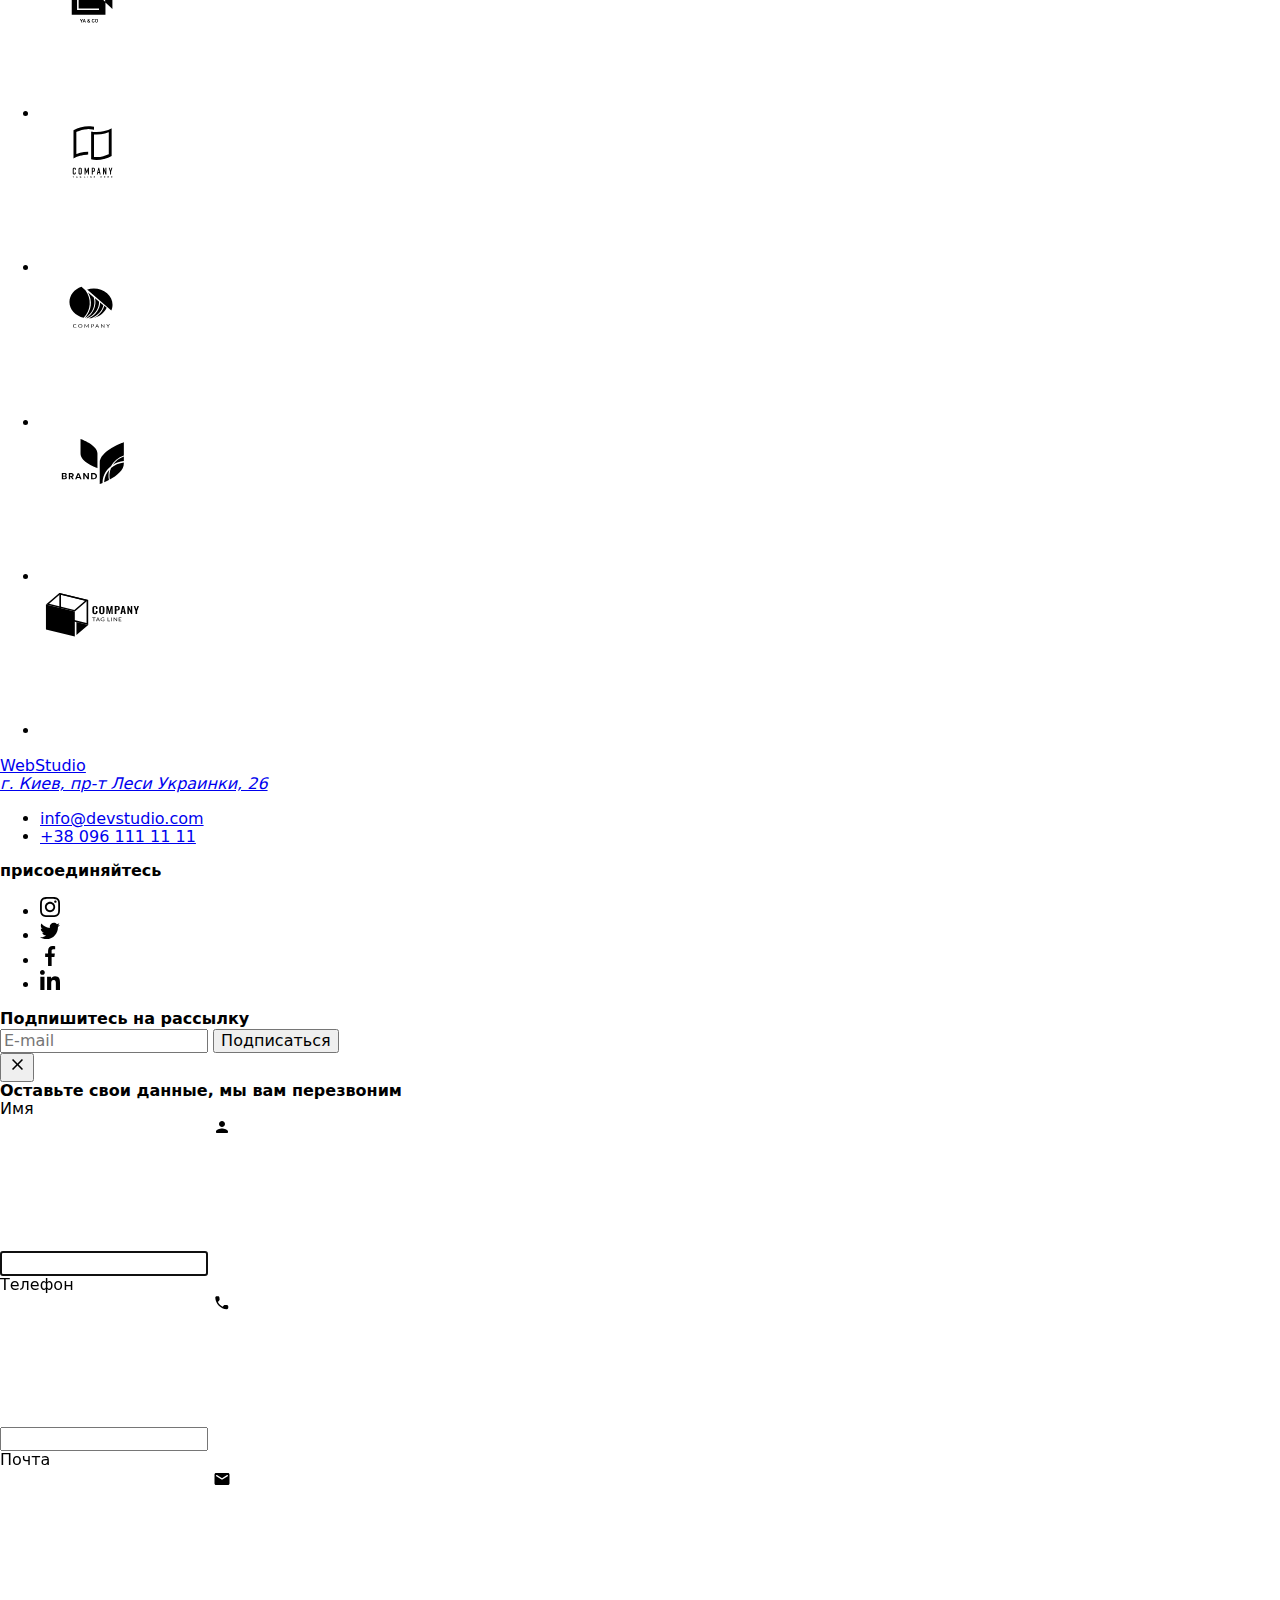
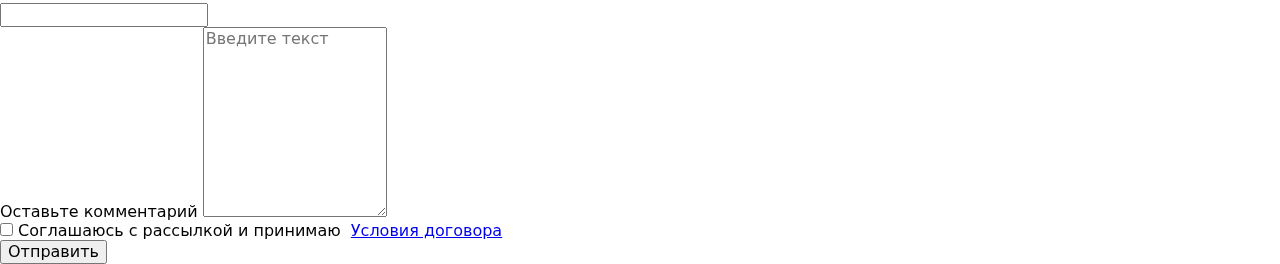
==== commit b74216c9: "changed" ====
--- a/index.html
+++ b/index.html
@@ -18,7 +18,7 @@
       rel="stylesheet"
     />
     <!--Подключение стилей-->
-    <link rel="stylesheet" href="./css/styles.css" />
+    <link rel="stylesheet" href="./css/main.min.css" />
   </head>
   <body>
     <!-- Шапка сайта -->
--- a/css/main.min.css
+++ b/css/main.min.css
@@ -0,0 +1 @@
+/* No CSS *//*# sourceMappingURL=main.min.css.map */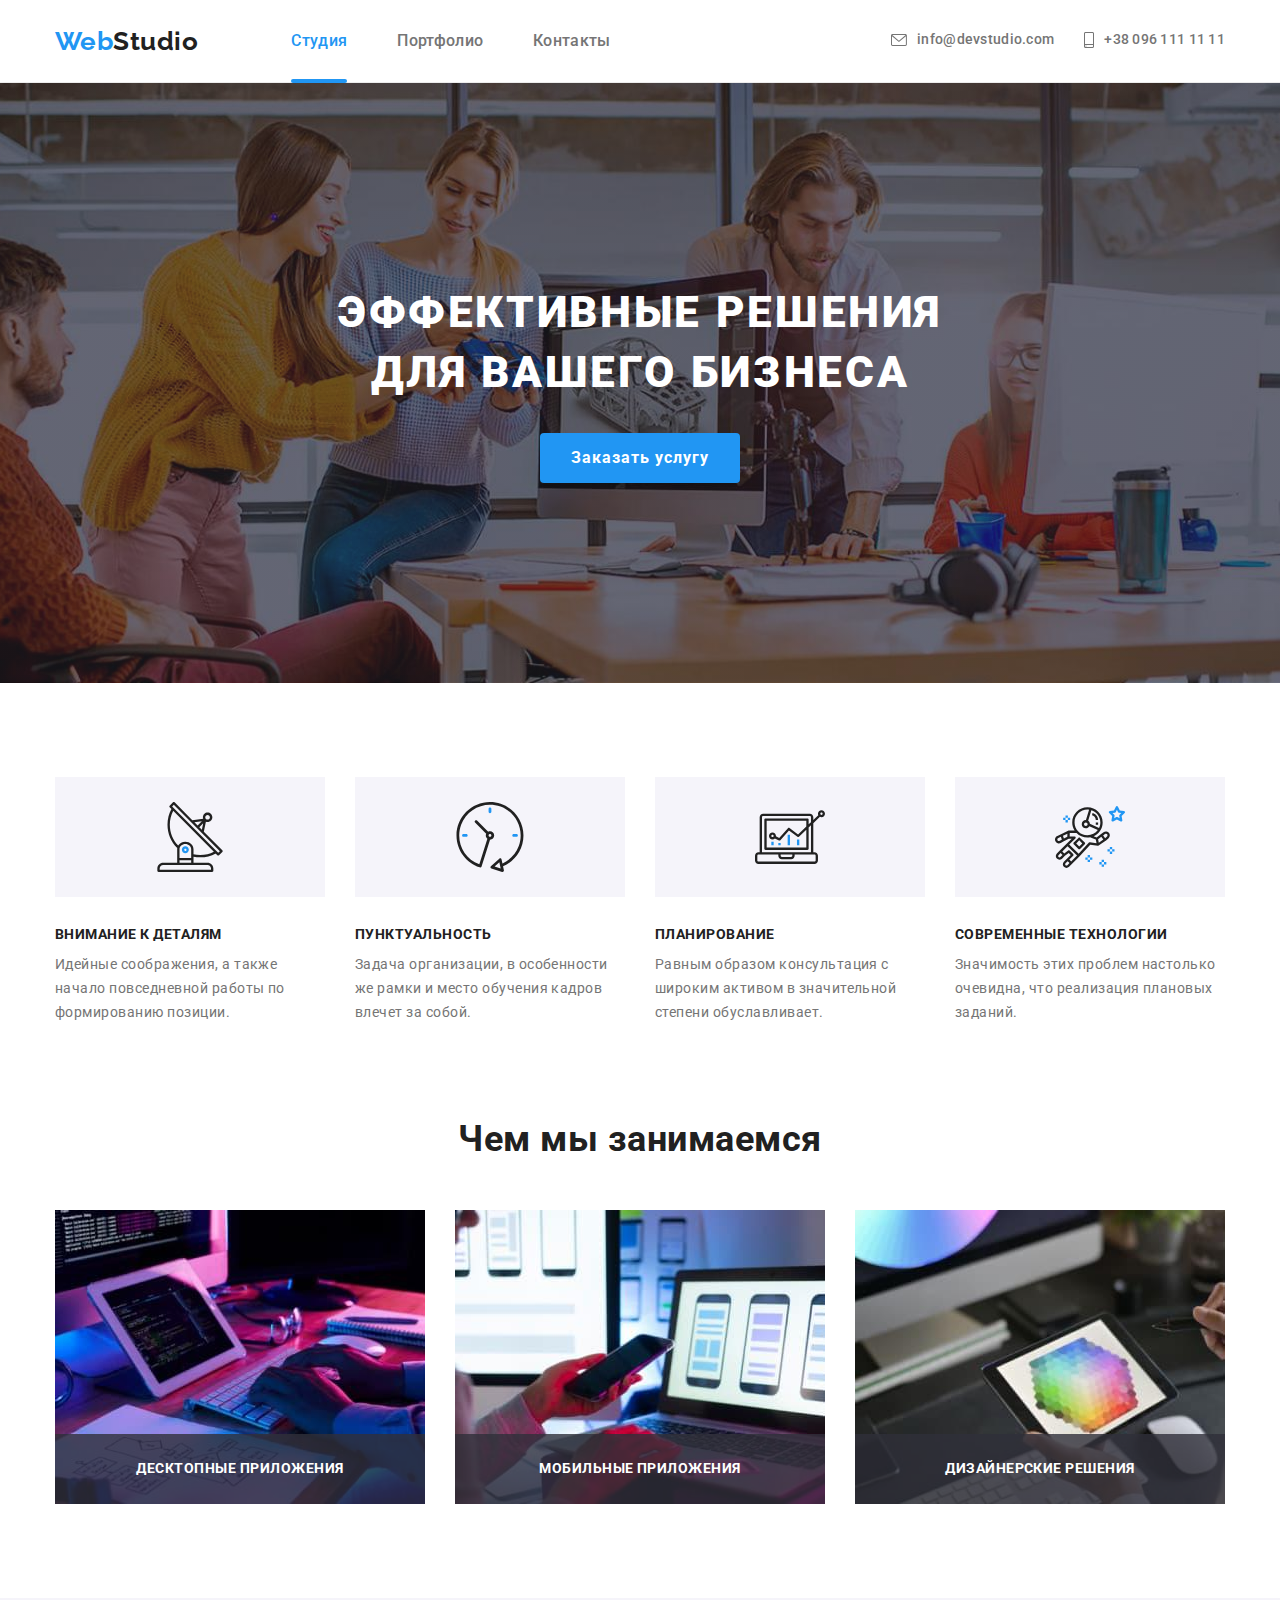
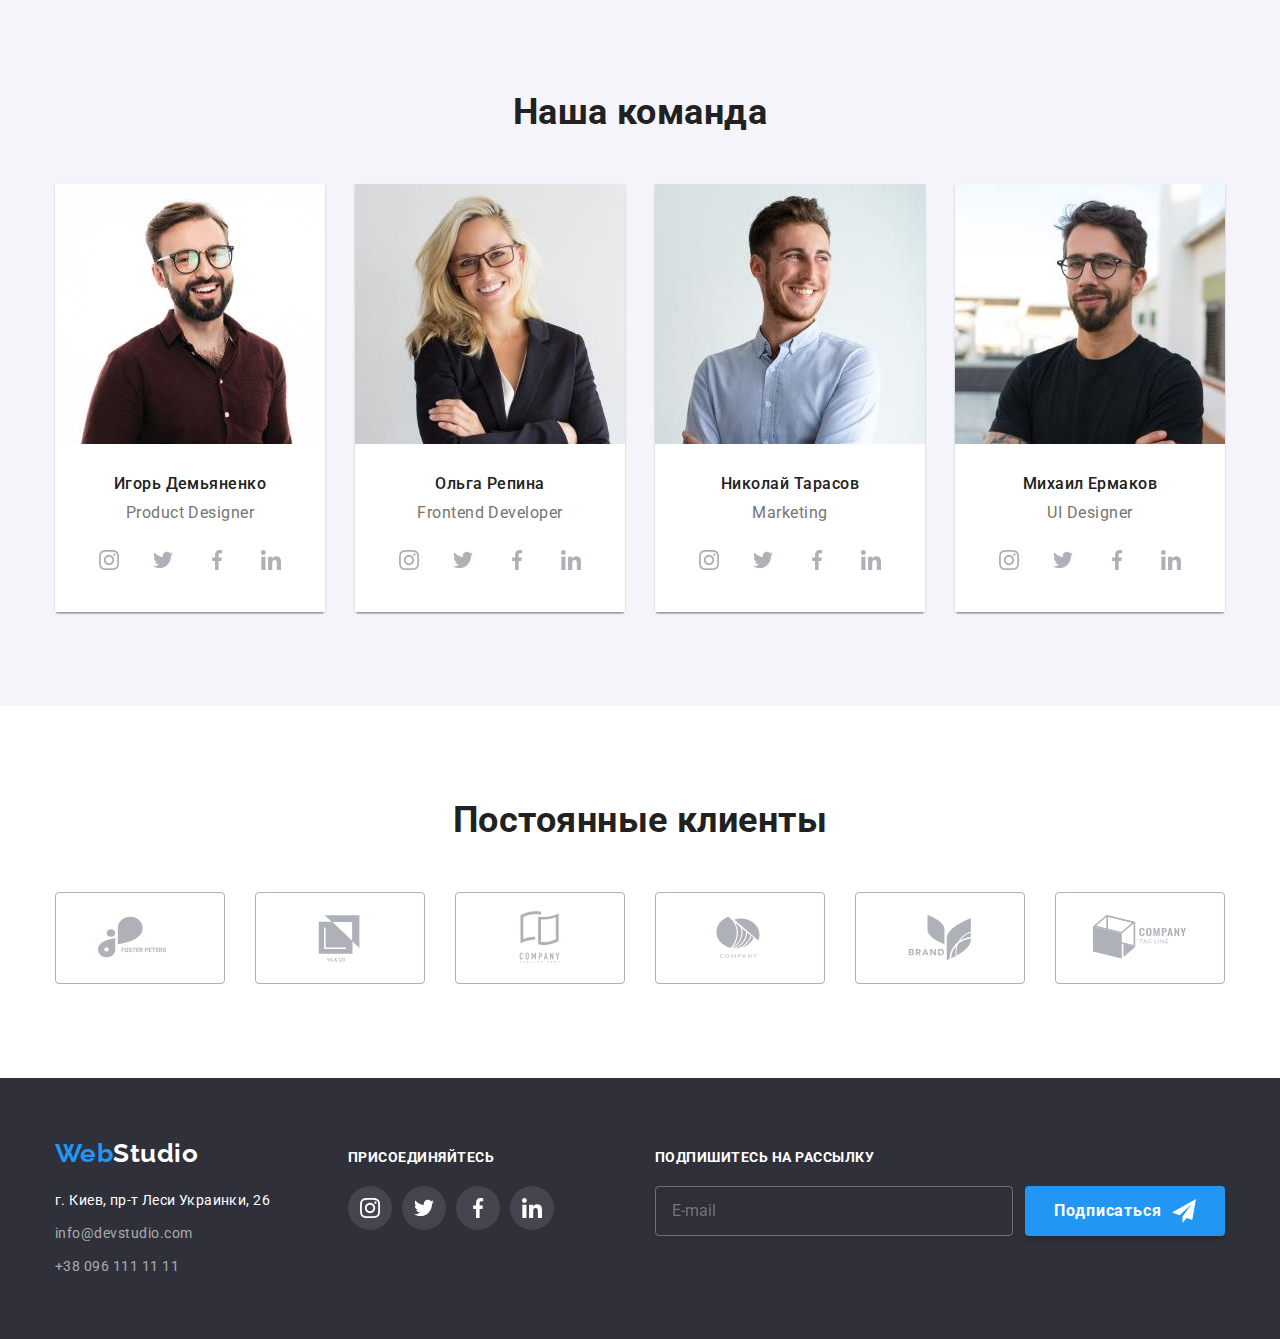
==== commit 65b3ca0d: "changed class's names" ====
--- a/index.html
+++ b/index.html
@@ -26,26 +26,26 @@
       <div class="container header-container">
         <!-- Навигация -->
         <nav class="nav">
-          <a class="logo-header logo" href="index.html">
+          <a class="header__logo logo" href="index.html">
             <span class="logo-web">Web</span>Studio</a
           >
-          <ul class="nav-links list">
-            <li class="item">
-              <a class="link current" href="index.html">Студия</a>
-            </li>
-            <li class="item">
-              <a class="link" href="./portfolio.html">Портфолио</a>
-            </li>
-            <li class="item">
-              <a class="link" href="">Контакты</a>
+          <ul class="nav__list list">
+            <li class="nav__item">
+              <a class="nav__link current" href="index.html">Студия</a>
+            </li>
+            <li class="nav__item">
+              <a class="nav__link" href="./portfolio.html">Портфолио</a>
+            </li>
+            <li class="nav__item">
+              <a class="nav__link" href="">Контакты</a>
             </li>
           </ul>
         </nav>
         <!-- Контакты -->
-        <ul class="contact-links list">
-          <li class="item contact-item">
-            <a class="contact-link link" href="mailto:info@devstudio.com">
-              <svg class="contact-icon envelope">
+        <ul class="contact__list list">
+          <li class="contact__item contact-item">
+            <a class="contact__link link" href="mailto:info@devstudio.com">
+              <svg class="contact__icon envelope">
                 <use
                   href="./images/sprite-icons.svg#icon-envelope"
                   width="16"
@@ -55,9 +55,9 @@
               info@devstudio.com
             </a>
           </li>
-          <li class="item contact-item">
-            <a class="contact-link link" href="tel:+380961111111">
-              <svg class="contact-icon smartphone">
+          <li class="contact__item contact-item">
+            <a class="contact__link link" href="tel:+380961111111">
+              <svg class="contact__icon smartphone">
                 <use
                   href="./images/sprite-icons.svg#icon-smartphone"
                   width="10"
@@ -73,22 +73,22 @@
     <!-- Мэйн -->
     <main class="main">
       <!-- Герой -->
-      <section class="section-hero">
+      <section class="hero section-hero">
         <div class="container">
-          <h1 class="hero-title">Эффективные решения для вашего бизнеса</h1>
+          <h1 class="hero__title">Эффективные решения для вашего бизнеса</h1>
           <button class="button" type="button" data-modal-open>
             Заказать услугу
           </button>
         </div>
       </section>
       <!-- Преимущества -->
-      <section class="section-features">
+      <section class="features section-features">
         <div class="container">
-          <h2 class="section-title visually-hidden">Наши преимущества</h2>
-          <ul class="features-list list">
-            <li class="features-item">
-              <div class="futures-image">
-                <svg class="features-icon">
+          <h2 class="section__title visually-hidden">Наши преимущества</h2>
+          <ul class="features__list list">
+            <li class="features__item">
+              <div class="features__image">
+                <svg class="features__icon">
                   <use
                     href="./images/sprite-icons.svg#icon-antenna"
                     width="70"
@@ -96,15 +96,15 @@
                   ></use>
                 </svg>
               </div>
-              <h3 class="features-title">Внимание к деталям</h3>
-              <p class="features-descr">
+              <h3 class="features__title">Внимание к деталям</h3>
+              <p class="features__descr">
                 Идейные соображения, а также начало повседневной работы по
                 формированию позиции.
               </p>
             </li>
-            <li class="features-item">
-              <div class="futures-image">
-                <svg class="features-icon">
+            <li class="features__item">
+              <div class="features__image">
+                <svg class="features__icon">
                   <use
                     href="./images/sprite-icons.svg#icon-clock"
                     width="70"
@@ -112,15 +112,15 @@
                   ></use>
                 </svg>
               </div>
-              <h3 class="features-title">Пунктуальность</h3>
-              <p class="features-descr">
+              <h3 class="features__title">Пунктуальность</h3>
+              <p class="features__descr">
                 Задача организации, в особенности же рамки и место обучения
                 кадров влечет за собой.
               </p>
             </li>
-            <li class="features-item">
-              <div class="futures-image">
-                <svg class="features-icon">
+            <li class="features__item">
+              <div class="features__image">
+                <svg class="features__icon">
                   <use
                     href="./images/sprite-icons.svg#icon-diagram"
                     width="70"
@@ -128,15 +128,15 @@
                   ></use>
                 </svg>
               </div>
-              <h3 class="features-title">Планирование</h3>
-              <p class="features-descr">
+              <h3 class="features__title">Планирование</h3>
+              <p class="features__descr">
                 Равным образом консультация с широким активом в значительной
                 степени обуславливает.
               </p>
             </li>
-            <li class="features-item">
-              <div class="futures-image">
-                <svg class="features-icon">
+            <li class="features__item">
+              <div class="features__image">
+                <svg class="features__icon">
                   <use
                     href="./images/sprite-icons.svg#icon-astronaut"
                     width="70"
@@ -144,8 +144,8 @@
                   ></use>
                 </svg>
               </div>
-              <h3 class="features-title">Современные технологии</h3>
-              <p class="features-descr">
+              <h3 class="features__title">Современные технологии</h3>
+              <p class="features__descr">
                 Значимость этих проблем настолько очевидна, что реализация
                 плановых заданий.
               </p>
@@ -154,11 +154,11 @@
         </div>
       </section>
       <!-- Виды работ -->
-      <section class="section-works">
+      <section class="works section-works">
         <div class="container">
-          <h2 class="section-title works-section-title">Чем мы занимаемся</h2>
-          <ul class="works-list list">
-            <li class="works-list-item">
+          <h2 class="section__title works__title">Чем мы занимаемся</h2>
+          <ul class="works__list list">
+            <li class="works__item">
               <a href=""
                 ><img
                   src="./images/software.jpg"
@@ -167,9 +167,9 @@
                   height="294"
               /></a>
 
-              <p class="works-list-decs">Десктопные приложения</p>
-            </li>
-            <li class="works-list-item">
+              <p class="works__decs">Десктопные приложения</p>
+            </li>
+            <li class="works__item">
               <a href=""
                 ><img
                   src="./images/adaptation.jpg"
@@ -177,9 +177,9 @@
                   width="370"
                   height="294"
               /></a>
-              <p class="works-list-decs">Мобильные приложения</p>
-            </li>
-            <li class="works-list-item">
+              <p class="works__decs">Мобильные приложения</p>
+            </li>
+            <li class="works__item">
               <a href=""
                 ><img
                   src="./images/design.jpg"
@@ -187,58 +187,58 @@
                   width="370"
                   height="294"
               /></a>
-              <p class="works-list-decs">Дизайнерские решения</p>
+              <p class="works__decs">Дизайнерские решения</p>
             </li>
           </ul>
         </div>
       </section>
       <!-- Команда -->
-      <section class="section-teems">
+      <section class="teem section-teem">
         <div class="container">
-          <h2 class="section-title teems-section-title">Наша команда</h2>
-          <ul class="teems-list list">
-            <li class="teems-list-item">
+          <h2 class="section__title section-teem__title">Наша команда</h2>
+          <ul class="team__grid grid list">
+            <li class="grid__item">
               <img
-                class="teems-list-icon"
+                class="teem__img"
                 src="./images/demyanenko.jpg"
                 alt="Игорь Демьяненко"
                 width="270"
                 height="260"
               />
-              <div class="masters-item-description">
-                <h3 class="teems-list-title">Игорь Демьяненко</h3>
-                <p class="teems-list-desc" lang="en">Product Designer</p>
-                <ul class="teems-social list social-list">
-                  <li class="social-item">
-                    <a href="" class="social-link" target="_blank">
-                      <svg class="social-icon" width="20" height="20">
+              <div class="grid__desc">
+                <h3 class="team__title">Игорь Демьяненко</h3>
+                <p class="team__desc" lang="en">Product Designer</p>
+                <ul class="teem__social list social-list">
+                  <li class="social-list__item">
+                    <a href="" class="social-list__link" target="_blank">
+                      <svg class="social-list__icon" width="20" height="20">
                         <use
                           href="./images/sprite-icons.svg#icon-instagram"
                         ></use>
                       </svg>
                     </a>
                   </li>
-                  <li class="social-item">
-                    <a href="" class="social-link" target="_blank">
-                      <svg class="social-icon" width="20" height="20">
+                  <li class="social-list__item">
+                    <a href="" class="social-list__link" target="_blank">
+                      <svg class="social-list__icon" width="20" height="20">
                         <use
                           href="./images/sprite-icons.svg#icon-twitter"
                         ></use>
                       </svg>
                     </a>
                   </li>
-                  <li class="social-item">
-                    <a href="" class="social-link" target="_blank">
-                      <svg class="social-icon" width="20" height="20">
+                  <li class="social-list__item">
+                    <a href="" class="social-list__link" target="_blank">
+                      <svg class="social-list__icon" width="20" height="20">
                         <use
                           href="./images/sprite-icons.svg#icon-facebook"
                         ></use>
                       </svg>
                     </a>
                   </li>
-                  <li class="social-item">
-                    <a href="" class="social-link" target="_blank">
-                      <svg class="social-icon" width="20" height="20">
+                  <li class="social-list__item">
+                    <a href="" class="social-list__link" target="_blank">
+                      <svg class="social-list__icon" width="20" height="20">
                         <use
                           href="./images/sprite-icons.svg#icon-linkedin"
                         ></use>
@@ -248,48 +248,48 @@
                 </ul>
               </div>
             </li>
-            <li class="teems-list-item">
+            <li class="grid__item">
               <img
-                class="teems-list-icon"
+                class="teem__img"
                 src="./images/repina.jpg"
                 alt="Ольга Репина"
                 width="270"
                 height="260"
               />
-              <div class="masters-item-description">
-                <h3 class="teems-list-title">Ольга Репина</h3>
-                <p class="teems-list-desc" lang="en">Frontend Developer</p>
-                <ul class="teems-social list social-list">
-                  <li class="social-item">
-                    <a href="" class="social-link" target="_blank">
-                      <svg class="social-icon" width="20" height="20">
+              <div class="grid__desc">
+                <h3 class="team__title">Ольга Репина</h3>
+                <p class="team__desc" lang="en">Frontend Developer</p>
+                <ul class="teem__social list social-list">
+                  <li class="social-list__item">
+                    <a href="" class="social-list__link" target="_blank">
+                      <svg class="social-list__icon" width="20" height="20">
                         <use
                           href="./images/sprite-icons.svg#icon-instagram"
                         ></use>
                       </svg>
                     </a>
                   </li>
-                  <li class="social-item">
-                    <a href="" class="social-link" target="_blank">
-                      <svg class="social-icon" width="20" height="20">
+                  <li class="social-list__item">
+                    <a href="" class="social-list__link" target="_blank">
+                      <svg class="social-list__icon" width="20" height="20">
                         <use
                           href="./images/sprite-icons.svg#icon-twitter"
                         ></use>
                       </svg>
                     </a>
                   </li>
-                  <li class="social-item">
-                    <a href="" class="social-link" target="_blank">
-                      <svg class="social-icon" width="20" height="20">
+                  <li class="social-list__item">
+                    <a href="" class="social-list__link" target="_blank">
+                      <svg class="social-list__icon" width="20" height="20">
                         <use
                           href="./images/sprite-icons.svg#icon-facebook"
                         ></use>
                       </svg>
                     </a>
                   </li>
-                  <li class="social-item">
-                    <a href="" class="social-link" target="_blank">
-                      <svg class="social-icon" width="20" height="20">
+                  <li class="social-list__item">
+                    <a href="" class="social-list__link" target="_blank">
+                      <svg class="social-list__icon" width="20" height="20">
                         <use
                           href="./images/sprite-icons.svg#icon-linkedin"
                         ></use>
@@ -299,48 +299,48 @@
                 </ul>
               </div>
             </li>
-            <li class="teems-list-item">
+            <li class="grid__item">
               <img
-                class="teems-list-icon"
+                class="teem__img"
                 src="./images/tarasov.jpg"
                 alt="Николай Тарасов"
                 width="270"
                 height="260"
               />
-              <div class="masters-item-description">
-                <h3 class="teems-list-title">Николай Тарасов</h3>
-                <p class="teems-list-desc" lang="en">Marketing</p>
-                <ul class="teems-social list social-list">
-                  <li class="social-item">
-                    <a href="" class="social-link" target="_blank">
-                      <svg class="social-icon" width="20" height="20">
+              <div class="grid__desc">
+                <h3 class="team__title">Николай Тарасов</h3>
+                <p class="team__desc" lang="en">Marketing</p>
+                <ul class="teem__social list social-list">
+                  <li class="social-list__item">
+                    <a href="" class="social-list__link" target="_blank">
+                      <svg class="social-list__icon" width="20" height="20">
                         <use
                           href="./images/sprite-icons.svg#icon-instagram"
                         ></use>
                       </svg>
                     </a>
                   </li>
-                  <li class="social-item">
-                    <a href="" class="social-link" target="_blank">
-                      <svg class="social-icon" width="20" height="20">
+                  <li class="social-list__item">
+                    <a href="" class="social-list__link" target="_blank">
+                      <svg class="social-list__icon" width="20" height="20">
                         <use
                           href="./images/sprite-icons.svg#icon-twitter"
                         ></use>
                       </svg>
                     </a>
                   </li>
-                  <li class="social-item">
-                    <a href="" class="social-link" target="_blank">
-                      <svg class="social-icon" width="20" height="20">
+                  <li class="social-list__item">
+                    <a href="" class="social-list__link" target="_blank">
+                      <svg class="social-list__icon" width="20" height="20">
                         <use
                           href="./images/sprite-icons.svg#icon-facebook"
                         ></use>
                       </svg>
                     </a>
                   </li>
-                  <li class="social-item">
-                    <a href="" class="social-link" target="_blank">
-                      <svg class="social-icon" width="20" height="20">
+                  <li class="social-list__item">
+                    <a href="" class="social-list__link" target="_blank">
+                      <svg class="social-list__icon" width="20" height="20">
                         <use
                           href="./images/sprite-icons.svg#icon-linkedin"
                         ></use>
@@ -350,48 +350,48 @@
                 </ul>
               </div>
             </li>
-            <li class="teems-list-item">
+            <li class="grid__item">
               <img
-                class="teems-list-icon"
+                class="teem__img"
                 src="./images/yermakov.jpg"
                 alt="Михаил Ермаков"
                 width="270"
                 height="260"
               />
-              <div class="masters-item-description">
-                <h3 class="teems-list-title">Михаил Ермаков</h3>
-                <p class="teems-list-desc" lang="en">UI Designer</p>
-                <ul class="teems-social list social-list">
-                  <li class="social-item">
-                    <a href="" class="social-link" target="_blank">
-                      <svg class="social-icon" width="20" height="20">
+              <div class="grid__desc">
+                <h3 class="team__title">Михаил Ермаков</h3>
+                <p class="team__desc" lang="en">UI Designer</p>
+                <ul class="teem__social list social-list">
+                  <li class="social-list__item">
+                    <a href="" class="social-list__link" target="_blank">
+                      <svg class="social-list__icon" width="20" height="20">
                         <use
                           href="./images/sprite-icons.svg#icon-instagram"
                         ></use>
                       </svg>
                     </a>
                   </li>
-                  <li class="social-item">
-                    <a href="" class="social-link" target="_blank">
-                      <svg class="social-icon" width="20" height="20">
+                  <li class="social-list__item">
+                    <a href="" class="social-list__link" target="_blank">
+                      <svg class="social-list__icon" width="20" height="20">
                         <use
                           href="./images/sprite-icons.svg#icon-twitter"
                         ></use>
                       </svg>
                     </a>
                   </li>
-                  <li class="social-item">
-                    <a href="" class="social-link" target="_blank">
-                      <svg class="social-icon" width="20" height="20">
+                  <li class="social-list__item">
+                    <a href="" class="social-list__link" target="_blank">
+                      <svg class="social-list__icon" width="20" height="20">
                         <use
                           href="./images/sprite-icons.svg#icon-facebook"
                         ></use>
                       </svg>
                     </a>
                   </li>
-                  <li class="social-item">
-                    <a href="" class="social-link" target="_blank">
-                      <svg class="social-icon" width="20" height="20">
+                  <li class="social-list__item">
+                    <a href="" class="social-list__link" target="_blank">
+                      <svg class="social-list__icon" width="20" height="20">
                         <use
                           href="./images/sprite-icons.svg#icon-linkedin"
                         ></use>
@@ -405,15 +405,15 @@
         </div>
       </section>
       <!-- Клиенты -->
-      <section class="section-clients">
+      <section class="clients section-clients">
         <div class="container">
-          <h2 class="section-title section-clients-title">
+          <h2 class="section__title section-clients__title">
             Постоянные клиенты
           </h2>
-          <ul class="clients-list list">
-            <li class="clients-list-item">
-              <a class="clients-link" href="">
-                <svg class="client-icon">
+          <ul class="clients__list list">
+            <li class="clients__item">
+              <a class="clients__link" href="">
+                <svg class="clients__icon">
                   <use
                     href="./images/sprite-icons.svg#icon-logo1"
                     width="106"
@@ -422,9 +422,9 @@
                 </svg>
               </a>
             </li>
-            <li class="clients-list-item">
-              <a class="clients-link" href="">
-                <svg class="client-icon">
+            <li class="clients__item">
+              <a class="clients__link" href="">
+                <svg class="clients__icon">
                   <use
                     href="./images/sprite-icons.svg#icon-logo2"
                     width="106"
@@ -433,9 +433,9 @@
                 </svg>
               </a>
             </li>
-            <li class="clients-list-item">
-              <a class="clients-link" href="">
-                <svg class="client-icon">
+            <li class="clients__item">
+              <a class="clients__link" href="">
+                <svg class="clients__icon">
                   <use
                     href="./images/sprite-icons.svg#icon-logo3"
                     width="106"
@@ -444,9 +444,9 @@
                 </svg>
               </a>
             </li>
-            <li class="clients-list-item">
-              <a class="clients-link" href="">
-                <svg class="client-icon">
+            <li class="clients__item">
+              <a class="clients__link" href="">
+                <svg class="clients__icon">
                   <use
                     href="./images/sprite-icons.svg#icon-logo4"
                     width="106"
@@ -455,9 +455,9 @@
                 </svg>
               </a>
             </li>
-            <li class="clients-list-item">
-              <a class="clients-link" href="">
-                <svg class="client-icon">
+            <li class="clients__item">
+              <a class="clients__link" href="">
+                <svg class="clients__icon">
                   <use
                     href="./images/sprite-icons.svg#icon-logo5"
                     width="106"
@@ -466,9 +466,9 @@
                 </svg>
               </a>
             </li>
-            <li class="clients-list-item">
-              <a class="clients-link" href="">
-                <svg class="client-icon">
+            <li class="clients__item">
+              <a class="clients__link" href="">
+                <svg class="clients__icon">
                   <use
                     href="./images/sprite-icons.svg#icon-logo6"
                     width="106"
@@ -482,15 +482,15 @@
       </section>
     </main>
     <!-- Футер -->
-    <footer class="section-footer">
+    <footer class="footer section-footer">
       <div class="container footer-container">
-        <div class="footer-contacts">
-          <a class="footer-logo logo" href="/">
+        <div class="footer__contacts">
+          <a class="footer__logo logo" href="/">
             <span class="logo-web">Web</span>Studio
           </a>
           <address>
             <a
-              class="adress-link"
+              class="footer__adress"
               href="https://goo.gl/maps/LREKgnmBMirVQB2t9"
               target="_blank"
               rel="noopener noreferrer"
@@ -499,61 +499,61 @@
           </address>
           <ul class="list">
             <li>
-              <a class="footer-contact-link" href="mailto:info@devstudio.com"
+              <a class="footer__contact" href="mailto:info@devstudio.com"
                 >info@devstudio.com</a
               >
             </li>
             <li>
-              <a class="footer-contact-link" href="tel:+380961111111"
+              <a class="footer__contact" href="tel:+380961111111"
                 >+38 096 111 11 11</a
               >
             </li>
           </ul>
         </div>
-        <div class="footer-invite">
-          <b class="footer-invite-text">присоединяйтесь</b>
-          <ul class="footer-social-list list">
-            <li class="footer-social-item">
-              <a href="" class="footer-social-link" target="_blank">
-                <svg class="footer-social-icon" width="20" height="20">
+        <div class="footer__invite invite">
+          <b class="invite__text">присоединяйтесь</b>
+          <ul class="footer-social list">
+            <li class="footer-social__item">
+              <a href="" class="footer-social__link" target="_blank">
+                <svg class="footer-social__icon" width="20" height="20">
                   <use href="./images/sprite-icons.svg#icon-instagram"></use>
                 </svg>
               </a>
             </li>
-            <li class="footer-social-item">
-              <a href="" class="footer-social-link" target="_blank">
-                <svg class="footer-social-icon" width="20" height="20">
+            <li class="footer-social__item">
+              <a href="" class="footer-social__link" target="_blank">
+                <svg class="footer-social__icon" width="20" height="20">
                   <use href="./images/sprite-icons.svg#icon-twitter"></use>
                 </svg>
               </a>
             </li>
-            <li class="footer-social-item">
-              <a href="" class="footer-social-link" target="_blank">
-                <svg class="footer-social-icon" width="20" height="20">
+            <li class="footer-social__item">
+              <a href="" class="footer-social__link" target="_blank">
+                <svg class="footer-social__icon" width="20" height="20">
                   <use href="./images/sprite-icons.svg#icon-facebook"></use>
                 </svg>
               </a>
             </li>
-            <li class="footer-social-item">
-              <a href="" class="footer-social-link" target="_blank">
-                <svg class="footer-social-icon" width="20" height="20">
+            <li class="footer-social__item">
+              <a href="" class="footer-social__link" target="_blank">
+                <svg class="footer-social__icon" width="20" height="20">
                   <use href="./images/sprite-icons.svg#icon-linkedin"></use>
                 </svg>
               </a>
             </li>
           </ul>
         </div>
-        <div class="footer-invite">
-          <b class="footer-invite-text">Подпишитесь на рассылку</b>
+        <div class="footer__invite">
+          <b class="invite__text">Подпишитесь на рассылку</b>
           <form class="form-invite">
             <input
-              class="form-invite-input"
+              class="form-invite__input"
               type="email"
               name="mail"
               placeholder="E-mail"
               autocomplete="on"
             />
-            <button class="button form-invite-button" type="submit">
+            <button class="button form-invite__button" type="submit">
               Подписаться
             </button>
           </form>
@@ -563,19 +563,19 @@
     <!-- Модальное окно -->
     <div class="backdrop is-hidden" data-backdrop>
       <div class="modal">
-        <button class="modal-close" type="button" data-modal-close>
-          <svg class="modal-close-icon" width="18" height="18">
+        <button class="btn-close" type="button" data-btn-close>
+          <svg class="btn-close__icon" width="18" height="18">
             <use href="./images/sprite-icons.svg#icon-close-black"></use>
           </svg>
         </button>
         <!-- Форма в модальном окне -->
         <form class="form js-speaker-form" autocomplete="off">
-          <b class="form-title">Оставьте свои данные, мы вам перезвоним</b>
-          <div class="form-field">
-            <label class="form-label" for="name">Имя</label>
-            <div class="form-input-thumb">
+          <b class="form__title">Оставьте свои данные, мы вам перезвоним</b>
+          <div class="form__field">
+            <label class="form__label" for="name">Имя</label>
+            <div class="form__box">
               <input
-                class="form-input"
+                class="form__input"
                 type="text"
                 name="user-name"
                 id="name"
@@ -585,7 +585,7 @@
                 required
                 autofocus
               />
-              <svg class="form-icon">
+              <svg class="form__icon">
                 <use
                   href="./images/sprite-icons.svg#icon-person"
                   width="18"
@@ -594,18 +594,18 @@
               </svg>
             </div>
           </div>
-          <div class="form-field">
-            <label class="form-label" for="tel">Телефон</label>
-            <div class="form-input-thumb">
+          <div class="form__field">
+            <label class="form__label" for="tel">Телефон</label>
+            <div class="form__box">
               <input
-                class="form-input"
+                class="form__input"
                 type="tel"
                 name="tel"
                 id="tel"
                 title="000-000-00-00"
                 pattern="[0-9]{3}-[0-9]{3}-[0-9]{2}-[0-9]{2}"
               />
-              <svg class="form-icon">
+              <svg class="form__icon">
                 <use
                   href="./images/sprite-icons.svg#icon-phone"
                   width="18"
@@ -614,18 +614,18 @@
               </svg>
             </div>
           </div>
-          <div class="form-field">
-            <label class="form-label" for="mail">Почта</label>
-            <div class="form-input-thumb">
+          <div class="form__field">
+            <label class="form__label" for="mail">Почта</label>
+            <div class="form__box">
               <input
-                class="form-input"
+                class="form__input"
                 type="email"
                 name="mail"
                 id="mail"
                 pattern="[^ @]*@[^ @]*"
                 autocomplete="on"
               />
-              <svg class="form-icon">
+              <svg class="form__icon">
                 <use
                   href="./images/sprite-icons.svg#icon-email"
                   width="18"
@@ -634,10 +634,12 @@
               </svg>
             </div>
           </div>
-          <div class="form-field">
-            <label class="form-label" for="comment">Оставьте комментарий</label>
+          <div class="form__field">
+            <label class="form__label" for="comment"
+              >Оставьте комментарий</label
+            >
             <textarea
-              class="form-message"
+              class="form__message"
               name="comment"
               id="comment"
               rows="10"
@@ -645,16 +647,16 @@
             ></textarea>
           </div>
 
-          <div class="form-field-checkbox">
+          <div class="checkbox">
             <input
-              class="form-input-checkbox visually-hidden"
+              class="checkbox__input visually-hidden"
               type="checkbox"
               name="policy"
               id="policy"
             />
-            <label class="form-label-checkbox" for="policy"
+            <label class="checkbox__label" for="policy"
               >Соглашаюсь с рассылкой и принимаю&nbsp;
-              <a class="form-policy-link" href="#"> Условия договора </a>
+              <a class="form__policy" href="#"> Условия договора </a>
             </label>
           </div>
           <button class="button form-button" type="submit">Отправить</button>
@@ -665,7 +667,7 @@
     <!-- <script>
       const refs = {
         openModalBtn: document.querySelector('[data-modal-open]'),
-        closeModalBtn: document.querySelector('[data-modal-close]'),
+        closeModalBtn: document.querySelector('[data-btn-close]'),
         backdrop: document.querySelector('[data-backdrop]'),
       };
 
--- a/css/main.min.css
+++ b/css/main.min.css
@@ -1 +1 @@
-/* No CSS *//*# sourceMappingURL=main.min.css.map */+.visually-hidden{position:absolute;white-space:nowrap;width:1px;height:1px;overflow:hidden;border:0;padding:0;clip:rect(0 0 0 0);-webkit-clip-path:inset(50%);clip-path:inset(50%);margin:-1px}body{font-family:"Roboto",sans-serif;letter-spacing:.03em;color:#757575;background-color:#fff}body,h1,h2,h3,h4,p,ul,li{margin:0}ul{padding:0}button{cursor:pointer}img{display:block;max-width:100%}.list{list-style-type:none}.link{text-decoration:none}.link{text-decoration:none;font-weight:500;font-size:14px;line-height:1.14;letter-spacing:.02em;color:#212121;-webkit-transition-property:color;transition-property:color;-webkit-transition-duration:250ms;transition-duration:250ms;-webkit-transition-timing-function:cubic-bezier(0.4, 0, 0.2, 1);transition-timing-function:cubic-bezier(0.4, 0, 0.2, 1)}.link:hover,.link:focus{color:#2196f3}.container{width:1200px;margin:0 auto;padding-left:15px;padding-right:15px}.section__title{font-weight:700;font-size:36px;line-height:1.16;text-align:center;color:#212121}.button{display:block;min-width:200px;height:50px;background-color:#2196f3;-webkit-box-shadow:0px 4px 4px rgba(0,0,0,.15);box-shadow:0px 4px 4px rgba(0,0,0,.15);border-radius:4px;border-style:none;font-weight:700;font-size:16px;line-height:1.88;text-align:center;letter-spacing:.06em;color:#fff;-webkit-transition-property:background-color;transition-property:background-color;-webkit-transition-duration:250ms;transition-duration:250ms;-webkit-transition-timing-function:cubic-bezier(0.4, 0, 0.2, 1);transition-timing-function:cubic-bezier(0.4, 0, 0.2, 1)}.button:hover,.button:focus{background-color:#188ce8}.logo{font-family:Raleway,sans-serif;font-weight:700;font-size:26px;line-height:1.19;text-decoration:none}.logo-web{color:#2196f3}.header__logo{color:#212121;margin-right:93px;padding-top:24px;padding-bottom:24px}.social-list{display:-webkit-box;display:-ms-flexbox;display:flex;-webkit-box-pack:center;-ms-flex-pack:center;justify-content:center}.social-list__item{width:44px;height:44px;margin-right:10px}.social-list__item:last-child{margin-right:0}.social-list__link{width:100%;height:100%;display:-webkit-box;display:-ms-flexbox;display:flex;-webkit-box-align:center;-ms-flex-align:center;align-items:center;-webkit-box-pack:center;-ms-flex-pack:center;justify-content:center;border-radius:50%;background-color:#fff;-webkit-transition-property:background-color;transition-property:background-color;-webkit-transition-duration:250ms;transition-duration:250ms;-webkit-transition-timing-function:cubic-bezier(0.4, 0, 0.2, 1);transition-timing-function:cubic-bezier(0.4, 0, 0.2, 1)}.social-list__link:hover,.social-list__link:focus{background-color:#2196f3}.social-list__icon{width:20px;height:20px;fill:#afb1b8;-webkit-transition-property:fill;transition-property:fill;-webkit-transition-duration:250ms;transition-duration:250ms;-webkit-transition-timing-function:cubic-bezier(0.4, 0, 0.2, 1);transition-timing-function:cubic-bezier(0.4, 0, 0.2, 1)}.social-list__link:hover .social-list__icon,.social-list__link:focus .social-list__icon{fill:#fff}.footer__logo{display:block;margin-bottom:20px;text-decoration:none;color:#fff}.footer__contacts{margin-right:70px}.footer__adress{text-decoration:none;font-style:normal;font-size:14px;line-height:1.71;letter-spacing:.03em;color:#fff}.footer__contact{display:block;margin-top:9px;text-decoration:none;font-size:14px;line-height:1.71;color:rgba(255,255,255,.6)}.footer__invite:nth-child(2){margin-right:93px}.invite__text{display:block;margin-bottom:20px;font-weight:700;font-size:14px;line-height:1.14;text-transform:uppercase;color:#fff}.footer-social{display:-webkit-box;display:-ms-flexbox;display:flex;-webkit-box-pack:center;-ms-flex-pack:center;justify-content:center}.footer-social__item{width:44px;height:44px;margin-right:10px}.footer-social__item:last-child{margin-right:0}.footer-social__link{width:100%;height:100%;display:-webkit-box;display:-ms-flexbox;display:flex;-webkit-box-align:center;-ms-flex-align:center;align-items:center;-webkit-box-pack:center;-ms-flex-pack:center;justify-content:center;border-radius:50%;background:rgba(255,255,255,.1);-webkit-transition-property:background-color;transition-property:background-color;-webkit-transition-duration:250ms;transition-duration:250ms;-webkit-transition-timing-function:cubic-bezier(0.4, 0, 0.2, 1);transition-timing-function:cubic-bezier(0.4, 0, 0.2, 1)}.footer-social__link:hover,.footer-social__link:focus{background-color:#2196f3}.footer-social__icon{width:20px;height:20px;fill:#fff}.form-invite{display:-webkit-box;display:-ms-flexbox;display:flex}.form-invite__button{display:-webkit-inline-box;display:-ms-inline-flexbox;display:inline-flex;-webkit-box-pack:center;-ms-flex-pack:center;justify-content:center;-webkit-box-align:center;-ms-flex-align:center;align-items:center}.form-invite__button::after{content:"";margin-left:10px;width:24px;height:24px;background-image:url(../images/icon-send.svg)}.form-invite__input{width:358px;height:50px;padding:15px 16px;margin-right:12px;font-size:16px;line-height:1.25;color:rgba(255,255,255,.6);background-color:inherit;border:1px solid rgba(255,255,255,.3);-webkit-filter:drop-shadow(0px 4px 4px rgba(0, 0, 0, 0.15));filter:drop-shadow(0px 4px 4px rgba(0, 0, 0, 0.15));border-radius:4px}.backdrop{position:fixed;top:0;left:0;width:100vw;height:100vh;background-color:rgba(0,0,0,.2);visibility:visible;opacity:1;-webkit-transition:opacity 250ms cubic-bezier(0.4, 0, 0.2, 1),visibility 250ms cubic-bezier(0.4, 0, 0.2, 1);transition:opacity 250ms cubic-bezier(0.4, 0, 0.2, 1),visibility 250ms cubic-bezier(0.4, 0, 0.2, 1)}.backdrop.is-hidden{visibility:hidden;opacity:0;pointer-events:none}.backdrop.is-hidden .modal{-webkit-transform:translate(-50%, -50%) scale(0.5);transform:translate(-50%, -50%) scale(0.5)}.modal{position:absolute;top:50%;left:50%;min-width:528px;min-height:581px;padding:40px;background-color:#fff;-webkit-box-shadow:0px 1px 3px rgba(0,0,0,.12),0px 1px 1px rgba(0,0,0,.14),0px 2px 1px rgba(0,0,0,.2);box-shadow:0px 1px 3px rgba(0,0,0,.12),0px 1px 1px rgba(0,0,0,.14),0px 2px 1px rgba(0,0,0,.2);border-radius:4px;-webkit-transform:translate(-50%, -50%) scale(1);transform:translate(-50%, -50%) scale(1);-webkit-transition:-webkit-transform 250ms cubic-bezier(0.4, 0, 0.2, 1);transition:-webkit-transform 250ms cubic-bezier(0.4, 0, 0.2, 1);transition:transform 250ms cubic-bezier(0.4, 0, 0.2, 1);transition:transform 250ms cubic-bezier(0.4, 0, 0.2, 1), -webkit-transform 250ms cubic-bezier(0.4, 0, 0.2, 1)}.btn-close{position:absolute;top:8px;right:8px;display:-webkit-box;display:-ms-flexbox;display:flex;-webkit-box-align:center;-ms-flex-align:center;align-items:center;-webkit-box-pack:center;-ms-flex-pack:center;justify-content:center;width:30px;height:30px;background-color:#fff;border:1px solid rgba(0,0,0,.1);border-radius:50%;-webkit-transition:fill 250ms cubic-bezier(0.4, 0, 0.2, 1);transition:fill 250ms cubic-bezier(0.4, 0, 0.2, 1)}.btn-close__icon{fill:#000;width:18px;height:18px}.btn-close:hover .btn-close__icon,.btn-close:focus .btn-close__icon{fill:#2196f3}.form__title{display:block;margin-bottom:12px;font-weight:700;font-size:20px;line-height:1.15;text-align:center;color:#212121}.form__field{display:-webkit-box;display:-ms-flexbox;display:flex;-webkit-box-orient:vertical;-webkit-box-direction:normal;-ms-flex-direction:column;flex-direction:column;margin-bottom:10px}.form__field:nth-child(5){margin-bottom:20px}.form__label{margin-bottom:4px;font-size:12px;line-height:1.17;letter-spacing:.01em}.form__box{position:relative}.form__input{width:100%;padding:11px 42px;border:1px solid rgba(33,33,33,.2);border-radius:4px;-webkit-transition:border-color 250ms cubic-bezier(0.4, 0, 0.2, 1);transition:border-color 250ms cubic-bezier(0.4, 0, 0.2, 1)}.form__input:focus,.form__input:hover{outline:none;border-color:#2196f3}.form__icon{position:absolute;width:18px;height:18px;left:12px;top:50%;-webkit-transform:translateY(-50%);transform:translateY(-50%);-webkit-transition:fill 250ms cubic-bezier(0.4, 0, 0.2, 1);transition:fill 250ms cubic-bezier(0.4, 0, 0.2, 1)}.form__input:hover+.form__icon,.form__input:focus+.form__icon{fill:#2196f3}.form__message{width:100%;height:120px;padding:12px 16px;border:1px solid rgba(33,33,33,.2);border-radius:4px;resize:none;-webkit-transition:border-color 250ms cubic-bezier(0.4, 0, 0.2, 1);transition:border-color 250ms cubic-bezier(0.4, 0, 0.2, 1)}.form__message:hover,.form__message:focus{outline:none;border-color:#2196f3}.form__message::-webkit-input-placeholder{font-size:12px;line-height:1.17;letter-spacing:.01em;color:rgba(117,117,117,.5)}.form__message::-moz-placeholder{font-size:12px;line-height:1.17;letter-spacing:.01em;color:rgba(117,117,117,.5)}.form__message:-ms-input-placeholder{font-size:12px;line-height:1.17;letter-spacing:.01em;color:rgba(117,117,117,.5)}.form__message::-ms-input-placeholder{font-size:12px;line-height:1.17;letter-spacing:.01em;color:rgba(117,117,117,.5)}.form__message::placeholder{font-size:12px;line-height:1.17;letter-spacing:.01em;color:rgba(117,117,117,.5)}.checkbox__label{display:-webkit-box;display:-ms-flexbox;display:flex;-webkit-box-align:center;-ms-flex-align:center;align-items:center;-webkit-box-pack:center;-ms-flex-pack:center;justify-content:center;margin-bottom:30px;font-size:14px;line-height:1.71px}.checkbox__label::before{content:"";display:block;width:16px;height:15px;margin-right:8px;background-image:url(../images/checkbox-off.svg);cursor:pointer}.checkbox__input:checked+.checkbox__label::before{background-image:url(../images/icon-check.svg)}.form__policy{position:relative;font-size:14px;line-height:1.71;text-decoration:none;color:#2196f3}.form__policy::after{content:"";position:absolute;left:0;bottom:3px;width:100%;height:1px;background-color:#2196f3}.form-button{margin:0 auto}.header{border-bottom:1px solid #ececec}.header-container{display:-webkit-box;display:-ms-flexbox;display:flex}.nav{display:-webkit-box;display:-ms-flexbox;display:flex;-webkit-box-align:center;-ms-flex-align:center;align-items:center;-webkit-box-pack:center;-ms-flex-pack:center;justify-content:center}.nav__list{display:-webkit-box;display:-ms-flexbox;display:flex}.nav__item:not(:last-child){margin-right:50px}.nav__link{display:block;padding-top:32px;padding-bottom:32px;text-decoration:none;font-weight:500;font-size:var(--base-font-size);line-height:1.14;letter-spacing:.02em;color:var(--title-text-color);-webkit-transition-property:color;transition-property:color;-webkit-transition-duration:250ms;transition-duration:250ms;-webkit-transition-timing-function:cubic-bezier(0.4, 0, 0.2, 1);transition-timing-function:cubic-bezier(0.4, 0, 0.2, 1)}.nav__link:hover,.nav__link:focus{color:#2196f3}.nav__link.current{position:relative;color:#2196f3}.nav__link.current::after{content:"";position:absolute;left:0;bottom:-1px;display:block;width:100%;height:4px;background-color:#2196f3;border-radius:2px}.contact__list{display:-webkit-box;display:-ms-flexbox;display:flex;margin-left:auto}.contact__item:not(:last-child){margin-right:30px}.contact__link{display:-webkit-box;display:-ms-flexbox;display:flex;-webkit-box-align:center;-ms-flex-align:center;align-items:center;-webkit-box-pack:center;-ms-flex-pack:center;justify-content:center;color:#757575;padding-top:32px;padding-bottom:32px}.contact__icon.envelope{width:16px;height:12px;margin-right:10px;fill:currentColor}.contact__icon.smartphone{width:10px;height:16px;margin-right:10px;fill:currentColor}.contact__icon{-webkit-transition:fill 250ms cubic-bezier(0.4, 0, 0.2, 1);transition:fill 250ms cubic-bezier(0.4, 0, 0.2, 1)}.contact__link:hover .contac__icon,.contact__link:focus .contac__icon,.contact__link:hover .contac__icon,.contact__link:focus .contac__icon{fill:#2196f3}.section-hero{max-width:1600px;margin-right:auto;margin-left:auto;padding-top:200px;padding-bottom:200px;background-color:#2f303a;background-image:-webkit-gradient(linear, left top, right top, from(rgba(47, 48, 58, 0.4)), color-stop(40%, rgba(47, 48, 58, 0.4))),url("../images/bg-Img.jpg");background-image:linear-gradient(to right, rgba(47, 48, 58, 0.4), rgba(47, 48, 58, 0.4) 40%),url("../images/bg-Img.jpg");background-repeat:no-repeat;background-position:center;background-size:cover}.hero__title{width:696px;margin-left:auto;margin-right:auto;margin-bottom:30px;text-align:center;font-weight:900;font-size:44px;line-height:1.36;letter-spacing:.06em;text-transform:uppercase;color:#fff}.section-hero .button{margin-left:auto;margin-right:auto}.section-features{padding-top:94px}.features__list{display:-webkit-box;display:-ms-flexbox;display:flex;-ms-flex-wrap:wrap;flex-wrap:wrap;margin-left:-30px}.features__item{-ms-flex-preferred-size:calc(100% / 4 - 30px);flex-basis:calc(100% / 4 - 30px);margin-left:30px}.features__image{width:270px;height:120px;display:-webkit-box;display:-ms-flexbox;display:flex;-webkit-box-pack:center;-ms-flex-pack:center;justify-content:center;-webkit-box-align:center;-ms-flex-align:center;align-items:center;background-color:#f5f4fa}.features__icon{width:70px;height:70px}.features__title{margin-bottom:10px;padding-top:30px;font-weight:700;font-size:14px;line-height:1.14;text-transform:uppercase;color:#212121}.features__descr{font-size:14px;line-height:1.71}.section-works{padding-top:94px;padding-bottom:94px}.works__title{margin-bottom:50px}.works__list{display:-webkit-box;display:-ms-flexbox;display:flex;-ms-flex-wrap:wrap;flex-wrap:wrap;margin-left:-30px}.works__item{position:relative;-ms-flex-preferred-size:calc(100% / 3 - 30px);flex-basis:calc(100% / 3 - 30px);margin-left:30px}.works__decs{position:absolute;width:370px;height:70px;left:0;bottom:0;display:-webkit-box;display:-ms-flexbox;display:flex;-webkit-box-align:center;-ms-flex-align:center;align-items:center;-webkit-box-pack:center;-ms-flex-pack:center;justify-content:center;background-color:rgba(47,48,58,.8);font-weight:700;font-size:14px;line-height:1.14;text-align:center;text-transform:uppercase;color:#fff}.section-teem{padding-top:94px;padding-bottom:94px;background-color:#f5f4fa}.section-teem__title{margin-bottom:50px}.team__grid{display:-webkit-box;display:-ms-flexbox;display:flex;-ms-flex-wrap:wrap;flex-wrap:wrap;margin-left:-30px}.grid__item{-ms-flex-preferred-size:calc(100% / 4 - 30px);flex-basis:calc(100% / 4 - 30px);margin-left:30px;-webkit-box-shadow:0px 1px 3px rgba(0,0,0,.12),0px 1px 1px rgba(0,0,0,.14),0px 2px 1px rgba(0,0,0,.2);box-shadow:0px 1px 3px rgba(0,0,0,.12),0px 1px 1px rgba(0,0,0,.14),0px 2px 1px rgba(0,0,0,.2);border-radius:0px 0px 4px 4px}.grid__desc{padding-top:30px;padding-bottom:30px;background-color:#fff}.team__title{margin-bottom:10px;font-weight:500;font-size:16px;line-height:1.19;text-align:center;color:#212121}.team__desc{margin-bottom:16px;font-size:16px;line-height:1.19;text-align:center;color:#757575}.section-clients{padding-top:94px;padding-bottom:94px}.section-clients__title{margin-bottom:50px}.clients__list{display:-webkit-box;display:-ms-flexbox;display:flex;margin-left:-30px}.clients__item{-ms-flex-preferred-size:calc(100% / 6 - 30px);flex-basis:calc(100% / 6 - 30px);margin-left:30px;height:92px}.clients__link{display:-webkit-box;display:-ms-flexbox;display:flex;-webkit-box-align:center;-ms-flex-align:center;align-items:center;-webkit-box-pack:center;-ms-flex-pack:center;justify-content:center;width:100%;height:100%;border:1px solid #afb1b8;border-radius:4px;-webkit-transition-property:border;transition-property:border;-webkit-transition-duration:250ms;transition-duration:250ms;-webkit-transition-timing-function:cubic-bezier(0.4, 0, 0.2, 1);transition-timing-function:cubic-bezier(0.4, 0, 0.2, 1)}.clients__link:hover,.clients__link:focus{border:1px solid #2196f3}.clients__icon{width:106px;height:60px;fill:#afb1b8;-webkit-transition-property:fill;transition-property:fill;-webkit-transition-duration:250ms;transition-duration:250ms;-webkit-transition-timing-function:cubic-bezier(0.4, 0, 0.2, 1);transition-timing-function:cubic-bezier(0.4, 0, 0.2, 1)}.clients__link:hover .clients__icon,.clients__link:focus .clients__icon{fill:#2196f3}.section-footer{padding-top:60px;padding-bottom:60px;background-color:#2f303a}.footer-container{display:-webkit-box;display:-ms-flexbox;display:flex;-webkit-box-pack:justify;-ms-flex-pack:justify;justify-content:space-between;-webkit-box-align:baseline;-ms-flex-align:baseline;align-items:baseline}.section-portfolio{padding-top:94px;padding-bottom:94px}.portfolio__filter{display:-webkit-box;display:-ms-flexbox;display:flex;-webkit-box-pack:center;-ms-flex-pack:center;justify-content:center;margin-bottom:50px}.filter__item:not(:last-child){margin-right:8px}.filter__button{padding:6px 22px;font-weight:500;font-size:16px;line-height:1.63;text-align:center;letter-spacing:.03em;border-radius:4px;border-style:none;background:#f5f4fa;color:#212121;-webkit-transition-property:background-color,color,-webkit-box-shadow;transition-property:background-color,color,-webkit-box-shadow;transition-property:background-color,box-shadow,color;transition-property:background-color,box-shadow,color,-webkit-box-shadow;-webkit-transition-duration:250ms;transition-duration:250ms;-webkit-transition-timing-function:cubic-bezier(0.4, 0, 0.2, 1);transition-timing-function:cubic-bezier(0.4, 0, 0.2, 1)}.filter__button:hover,.filter__button:focus{background-color:#2196f3;-webkit-box-shadow:0px 3px 1px rgba(0,0,0,.1),0px 1px 2px rgba(0,0,0,.08),0px 2px 2px rgba(0,0,0,.12);box-shadow:0px 3px 1px rgba(0,0,0,.1),0px 1px 2px rgba(0,0,0,.08),0px 2px 2px rgba(0,0,0,.12);color:#fff}.portfolio__list{display:-webkit-box;display:-ms-flexbox;display:flex;-ms-flex-wrap:wrap;flex-wrap:wrap;margin-left:-30px;margin-bottom:-30px}.portfolio__item{-ms-flex-preferred-size:calc(100% / 3 - 30px);flex-basis:calc(100% / 3 - 30px);margin-left:30px;margin-bottom:30px}.portfolio__link{display:block;text-decoration:none;-webkit-transition-property:-webkit-box-shadow;transition-property:-webkit-box-shadow;transition-property:box-shadow;transition-property:box-shadow, -webkit-box-shadow;-webkit-transition-duration:250ms;transition-duration:250ms;-webkit-transition-timing-function:cubic-bezier(0.4, 0, 0.2, 1);transition-timing-function:cubic-bezier(0.4, 0, 0.2, 1)}.portfolio__link:hover,.portfolio__link:focus{-webkit-box-shadow:0px 1px 1px rgba(0,0,0,.12),0px 4px 4px rgba(0,0,0,.06),1px 4px 6px rgba(0,0,0,.16);box-shadow:0px 1px 1px rgba(0,0,0,.12),0px 4px 4px rgba(0,0,0,.06),1px 4px 6px rgba(0,0,0,.16)}.portfolio__card{border:1px solid #eee;padding:20px 24px}.portfolio__box{position:relative}.portfolio__desc{position:absolute;width:100%;height:100%;top:50%;left:0;display:-webkit-box;display:-ms-flexbox;display:flex;-webkit-box-align:center;-ms-flex-align:center;align-items:center;-webkit-box-pack:center;-ms-flex-pack:center;justify-content:center;padding-left:24px;padding-right:24px;background-color:rgba(33,150,243,.9);font-size:18px;line-height:1.56;color:#fff;opacity:0;-webkit-transition:opacity 250ms cubic-bezier(0.4, 0, 0.2, 1),top 250ms cubic-bezier(0.4, 0, 0.2, 1);transition:opacity 250ms cubic-bezier(0.4, 0, 0.2, 1),top 250ms cubic-bezier(0.4, 0, 0.2, 1)}.portfolio__link:focus .portfolio__desc,.portfolio__link:hover .portfolio__desc{opacity:1;top:0;left:0}.portfolio__name{margin-bottom:4px;font-weight:700;font-size:18px;line-height:2;letter-spacing:.06em;color:#212121}.portfolio__text{font-size:16px;line-height:1.88;color:#757575}/*# sourceMappingURL=main.min.css.map */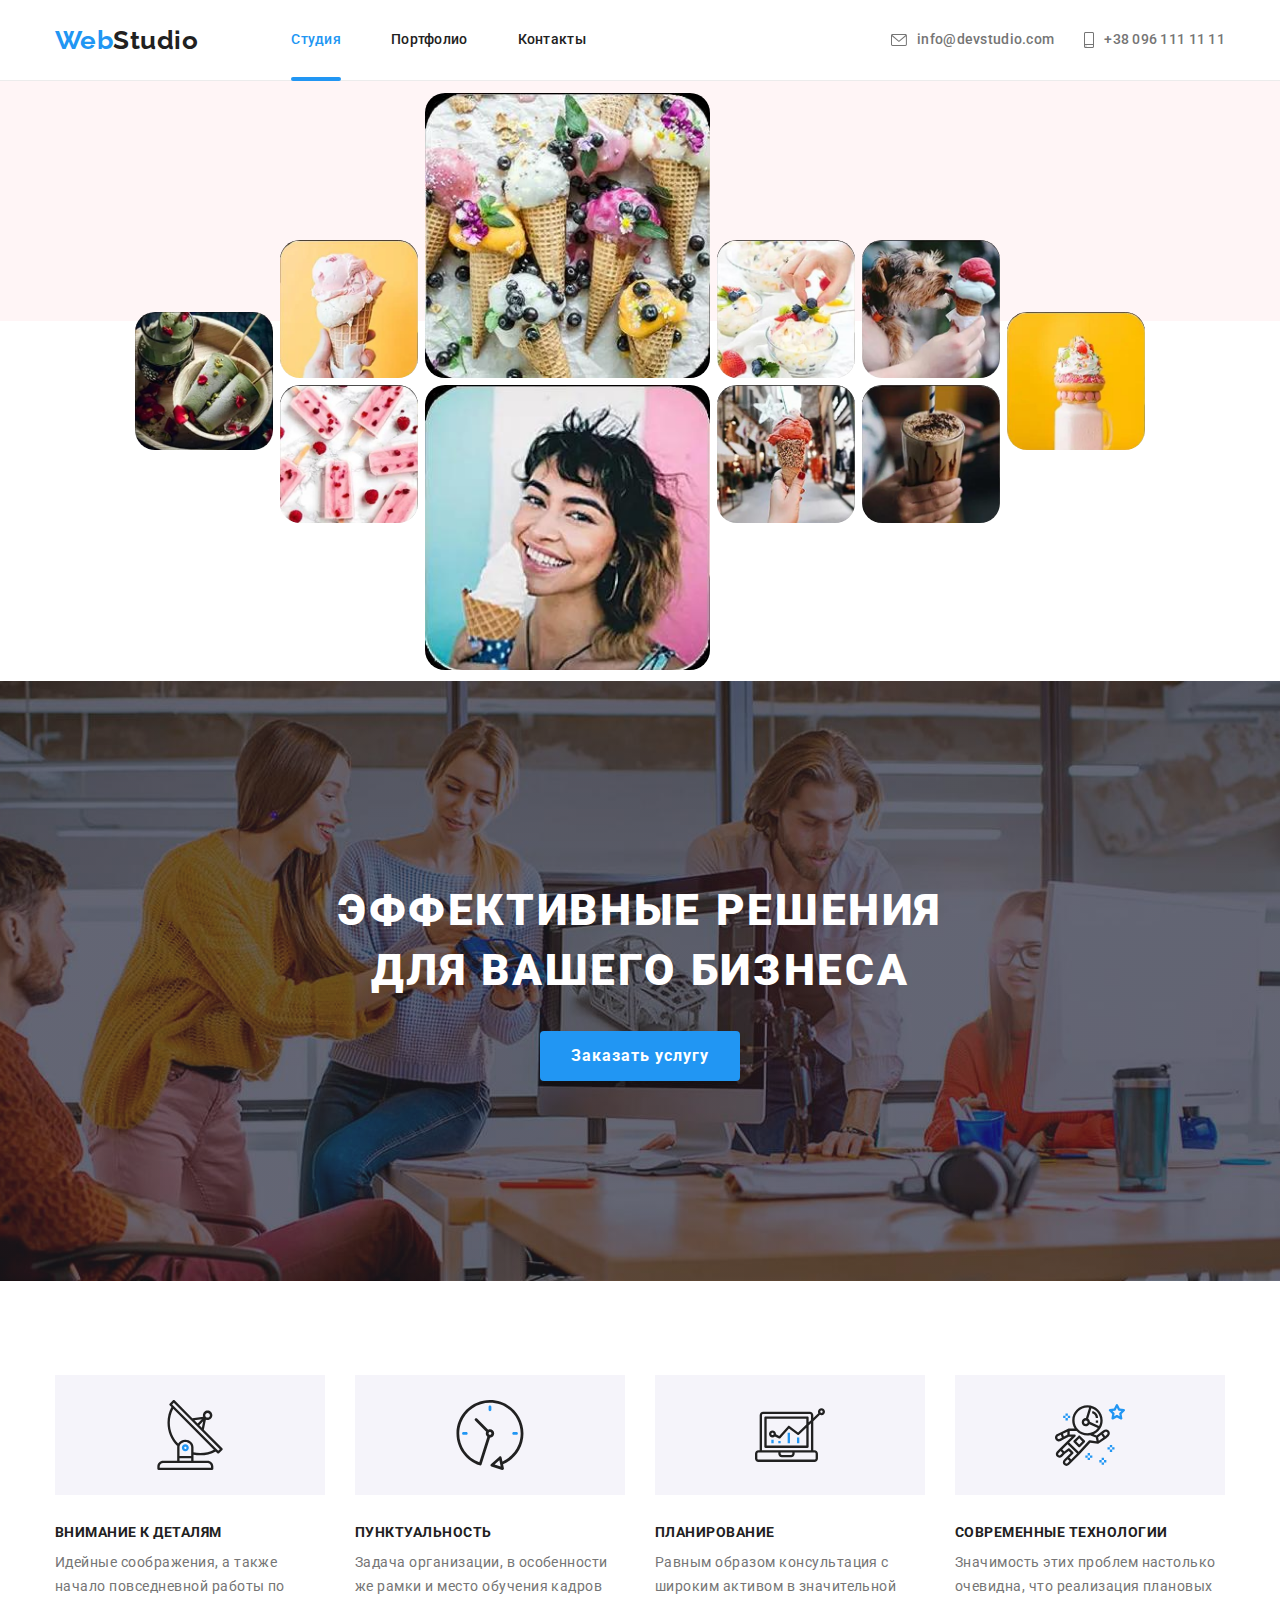
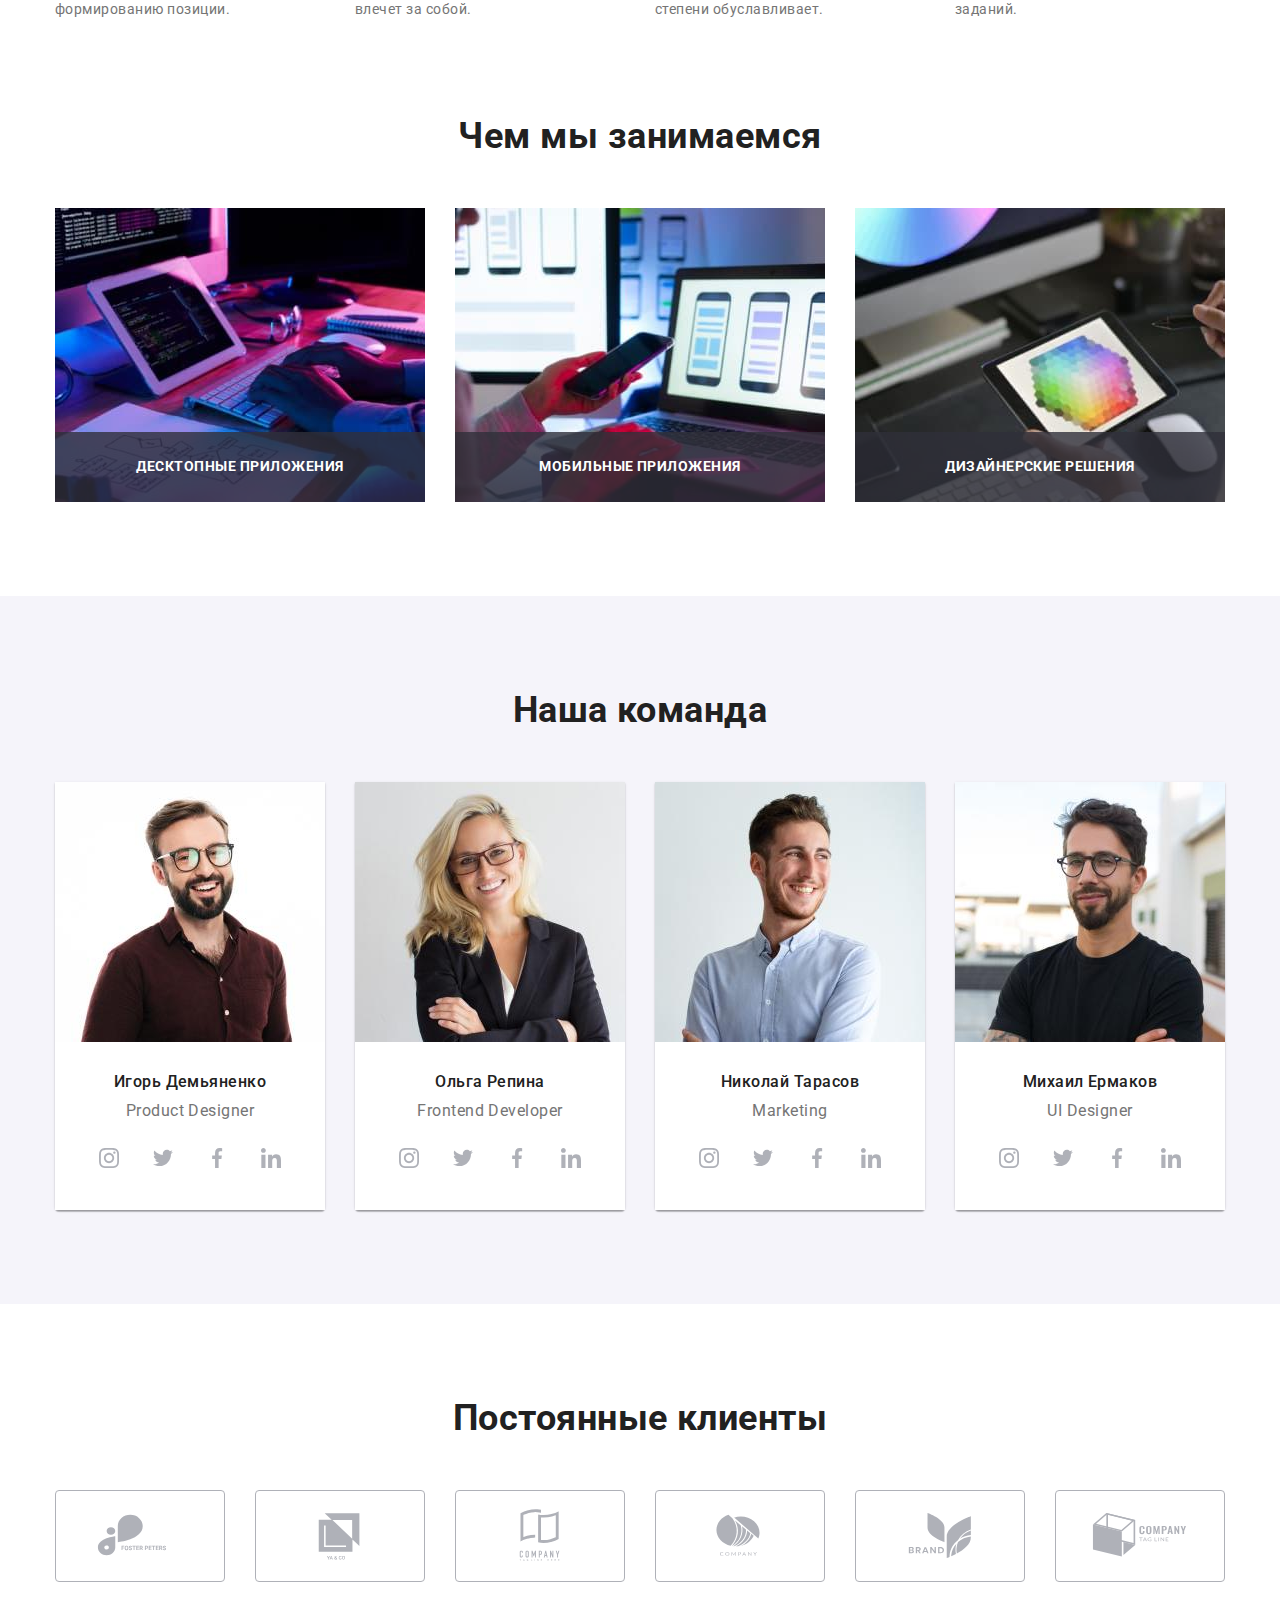
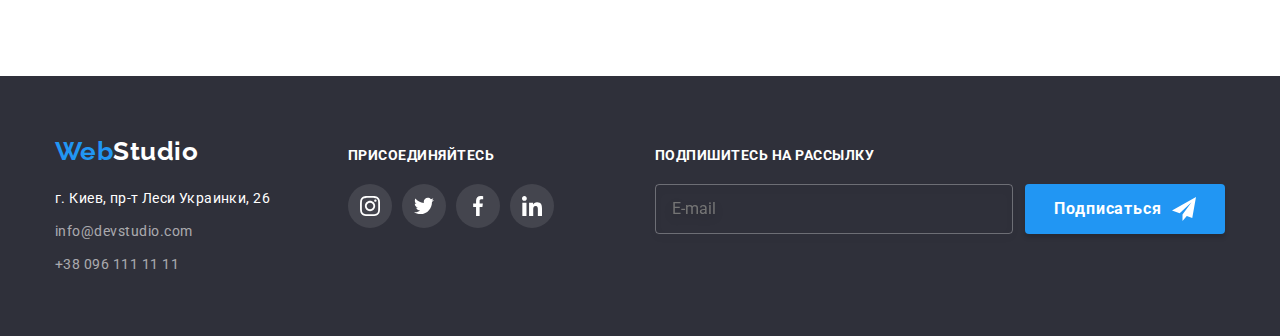
==== commit 1ff15109: "adds gallery" ====
--- a/index.html
+++ b/index.html
@@ -72,11 +72,136 @@
     </header>
     <!-- Мэйн -->
     <main class="main">
+      <!-- Grid контейнер -->
+      <section class="gallery-grid">
+        <div class="wrapper-gallery">
+          <div class="wrapper-gallery__element wrapper-gallery__element--1">
+            <img
+              class="wrapper-gallery__img"
+              src="./images/collage-photo/collage-photo-1.jpg"
+              alt=""
+            />
+          </div>
+          <div
+            class="
+              wrapper-gallery__element
+              wrapper-gallery__element--2
+              wrapper-gallery__element--top
+            "
+          >
+            <img
+              class="wrapper-gallery__img"
+              src="./images/collage-photo/collage-photo-2.jpg"
+              alt=""
+            />
+          </div>
+          <div
+            class="
+              wrapper-gallery__element
+              wrapper-gallery__element--3
+              wrapper-gallery__element--top
+            "
+          >
+            <img
+              class="wrapper-gallery__img"
+              src="./images/collage-photo/collage-photo-3.jpg"
+              alt=""
+            />
+          </div>
+          <div
+            class="
+              wrapper-gallery__element
+              wrapper-gallery__element--4
+              wrapper-gallery__element--top
+            "
+          >
+            <img
+              class="wrapper-gallery__img"
+              src="./images/collage-photo/collage-photo-4.jpg"
+              alt=""
+            />
+          </div>
+          <div
+            class="
+              wrapper-gallery__element
+              wrapper-gallery__element--5
+              wrapper-gallery__element--top
+            "
+          >
+            <img
+              class="wrapper-gallery__img"
+              src="./images/collage-photo/collage-photo-5.jpg"
+              alt=""
+            />
+          </div>
+          <div class="wrapper-gallery__element wrapper-gallery__element--6">
+            <img
+              class="wrapper-gallery__img"
+              src="./images/collage-photo/collage-photo-6.jpg"
+              alt=""
+            />
+          </div>
+          <div
+            class="
+              wrapper-gallery__element
+              wrapper-gallery__element--7
+              wrapper-gallery__element--bottom
+            "
+          >
+            <img
+              class="wrapper-gallery__img"
+              src="./images/collage-photo/collage-photo-7.jpg"
+              alt=""
+            />
+          </div>
+          <div
+            class="
+              wrapper-gallery__element
+              wrapper-gallery__element--8
+              wrapper-gallery__element--bottom
+            "
+          >
+            <img
+              class="wrapper-gallery__img wrapper-gallery__img--small"
+              src="./images/collage-photo/collage-photo-8.jpg"
+              alt=""
+            />
+          </div>
+          <div
+            class="
+              wrapper-gallery__element
+              wrapper-gallery__element--9
+              wrapper-gallery__element--bottom
+            "
+          >
+            <img
+              class="wrapper-gallery__img"
+              src="./images/collage-photo/collage-photo-9.jpg"
+              alt=""
+            />
+          </div>
+          <div
+            class="
+              wrapper-gallery__element
+              wrapper-gallery__element--10
+              wrapper-gallery__element--bottom
+            "
+          >
+            <img
+              class="wrapper-gallery__img"
+              src="./images/collage-photo/collage-photo-10.jpg"
+              alt=""
+            />
+          </div>
+        </div>
+      </section>
+      <!-- End Grid контейнер -->
+
       <!-- Герой -->
       <section class="hero section-hero">
         <div class="container">
           <h1 class="hero__title">Эффективные решения для вашего бизнеса</h1>
-          <button class="button" type="button" data-modal-open>
+          <button class="hero__button button" type="button" data-modal-open>
             Заказать услугу
           </button>
         </div>
--- a/css/main.min.css
+++ b/css/main.min.css
@@ -1 +1 @@
-.visually-hidden{position:absolute;white-space:nowrap;width:1px;height:1px;overflow:hidden;border:0;padding:0;clip:rect(0 0 0 0);-webkit-clip-path:inset(50%);clip-path:inset(50%);margin:-1px}body{font-family:"Roboto",sans-serif;letter-spacing:.03em;color:#757575;background-color:#fff}body,h1,h2,h3,h4,p,ul,li{margin:0}ul{padding:0}button{cursor:pointer}img{display:block;max-width:100%}.list{list-style-type:none}.link{text-decoration:none}.link{text-decoration:none;font-weight:500;font-size:14px;line-height:1.14;letter-spacing:.02em;color:#212121;-webkit-transition-property:color;transition-property:color;-webkit-transition-duration:250ms;transition-duration:250ms;-webkit-transition-timing-function:cubic-bezier(0.4, 0, 0.2, 1);transition-timing-function:cubic-bezier(0.4, 0, 0.2, 1)}.link:hover,.link:focus{color:#2196f3}.container{width:1200px;margin:0 auto;padding-left:15px;padding-right:15px}.section__title{font-weight:700;font-size:36px;line-height:1.16;text-align:center;color:#212121}.button{display:block;min-width:200px;height:50px;background-color:#2196f3;-webkit-box-shadow:0px 4px 4px rgba(0,0,0,.15);box-shadow:0px 4px 4px rgba(0,0,0,.15);border-radius:4px;border-style:none;font-weight:700;font-size:16px;line-height:1.88;text-align:center;letter-spacing:.06em;color:#fff;-webkit-transition-property:background-color;transition-property:background-color;-webkit-transition-duration:250ms;transition-duration:250ms;-webkit-transition-timing-function:cubic-bezier(0.4, 0, 0.2, 1);transition-timing-function:cubic-bezier(0.4, 0, 0.2, 1)}.button:hover,.button:focus{background-color:#188ce8}.logo{font-family:Raleway,sans-serif;font-weight:700;font-size:26px;line-height:1.19;text-decoration:none}.logo-web{color:#2196f3}.header__logo{color:#212121;margin-right:93px;padding-top:24px;padding-bottom:24px}.social-list{display:-webkit-box;display:-ms-flexbox;display:flex;-webkit-box-pack:center;-ms-flex-pack:center;justify-content:center}.social-list__item{width:44px;height:44px;margin-right:10px}.social-list__item:last-child{margin-right:0}.social-list__link{width:100%;height:100%;display:-webkit-box;display:-ms-flexbox;display:flex;-webkit-box-align:center;-ms-flex-align:center;align-items:center;-webkit-box-pack:center;-ms-flex-pack:center;justify-content:center;border-radius:50%;background-color:#fff;-webkit-transition-property:background-color;transition-property:background-color;-webkit-transition-duration:250ms;transition-duration:250ms;-webkit-transition-timing-function:cubic-bezier(0.4, 0, 0.2, 1);transition-timing-function:cubic-bezier(0.4, 0, 0.2, 1)}.social-list__link:hover,.social-list__link:focus{background-color:#2196f3}.social-list__icon{width:20px;height:20px;fill:#afb1b8;-webkit-transition-property:fill;transition-property:fill;-webkit-transition-duration:250ms;transition-duration:250ms;-webkit-transition-timing-function:cubic-bezier(0.4, 0, 0.2, 1);transition-timing-function:cubic-bezier(0.4, 0, 0.2, 1)}.social-list__link:hover .social-list__icon,.social-list__link:focus .social-list__icon{fill:#fff}.footer__logo{display:block;margin-bottom:20px;text-decoration:none;color:#fff}.footer__contacts{margin-right:70px}.footer__adress{text-decoration:none;font-style:normal;font-size:14px;line-height:1.71;letter-spacing:.03em;color:#fff}.footer__contact{display:block;margin-top:9px;text-decoration:none;font-size:14px;line-height:1.71;color:rgba(255,255,255,.6)}.footer__invite:nth-child(2){margin-right:93px}.invite__text{display:block;margin-bottom:20px;font-weight:700;font-size:14px;line-height:1.14;text-transform:uppercase;color:#fff}.footer-social{display:-webkit-box;display:-ms-flexbox;display:flex;-webkit-box-pack:center;-ms-flex-pack:center;justify-content:center}.footer-social__item{width:44px;height:44px;margin-right:10px}.footer-social__item:last-child{margin-right:0}.footer-social__link{width:100%;height:100%;display:-webkit-box;display:-ms-flexbox;display:flex;-webkit-box-align:center;-ms-flex-align:center;align-items:center;-webkit-box-pack:center;-ms-flex-pack:center;justify-content:center;border-radius:50%;background:rgba(255,255,255,.1);-webkit-transition-property:background-color;transition-property:background-color;-webkit-transition-duration:250ms;transition-duration:250ms;-webkit-transition-timing-function:cubic-bezier(0.4, 0, 0.2, 1);transition-timing-function:cubic-bezier(0.4, 0, 0.2, 1)}.footer-social__link:hover,.footer-social__link:focus{background-color:#2196f3}.footer-social__icon{width:20px;height:20px;fill:#fff}.form-invite{display:-webkit-box;display:-ms-flexbox;display:flex}.form-invite__button{display:-webkit-inline-box;display:-ms-inline-flexbox;display:inline-flex;-webkit-box-pack:center;-ms-flex-pack:center;justify-content:center;-webkit-box-align:center;-ms-flex-align:center;align-items:center}.form-invite__button::after{content:"";margin-left:10px;width:24px;height:24px;background-image:url(../images/icon-send.svg)}.form-invite__input{width:358px;height:50px;padding:15px 16px;margin-right:12px;font-size:16px;line-height:1.25;color:rgba(255,255,255,.6);background-color:inherit;border:1px solid rgba(255,255,255,.3);-webkit-filter:drop-shadow(0px 4px 4px rgba(0, 0, 0, 0.15));filter:drop-shadow(0px 4px 4px rgba(0, 0, 0, 0.15));border-radius:4px}.backdrop{position:fixed;top:0;left:0;width:100vw;height:100vh;background-color:rgba(0,0,0,.2);visibility:visible;opacity:1;-webkit-transition:opacity 250ms cubic-bezier(0.4, 0, 0.2, 1),visibility 250ms cubic-bezier(0.4, 0, 0.2, 1);transition:opacity 250ms cubic-bezier(0.4, 0, 0.2, 1),visibility 250ms cubic-bezier(0.4, 0, 0.2, 1)}.backdrop.is-hidden{visibility:hidden;opacity:0;pointer-events:none}.backdrop.is-hidden .modal{-webkit-transform:translate(-50%, -50%) scale(0.5);transform:translate(-50%, -50%) scale(0.5)}.modal{position:absolute;top:50%;left:50%;min-width:528px;min-height:581px;padding:40px;background-color:#fff;-webkit-box-shadow:0px 1px 3px rgba(0,0,0,.12),0px 1px 1px rgba(0,0,0,.14),0px 2px 1px rgba(0,0,0,.2);box-shadow:0px 1px 3px rgba(0,0,0,.12),0px 1px 1px rgba(0,0,0,.14),0px 2px 1px rgba(0,0,0,.2);border-radius:4px;-webkit-transform:translate(-50%, -50%) scale(1);transform:translate(-50%, -50%) scale(1);-webkit-transition:-webkit-transform 250ms cubic-bezier(0.4, 0, 0.2, 1);transition:-webkit-transform 250ms cubic-bezier(0.4, 0, 0.2, 1);transition:transform 250ms cubic-bezier(0.4, 0, 0.2, 1);transition:transform 250ms cubic-bezier(0.4, 0, 0.2, 1), -webkit-transform 250ms cubic-bezier(0.4, 0, 0.2, 1)}.btn-close{position:absolute;top:8px;right:8px;display:-webkit-box;display:-ms-flexbox;display:flex;-webkit-box-align:center;-ms-flex-align:center;align-items:center;-webkit-box-pack:center;-ms-flex-pack:center;justify-content:center;width:30px;height:30px;background-color:#fff;border:1px solid rgba(0,0,0,.1);border-radius:50%;-webkit-transition:fill 250ms cubic-bezier(0.4, 0, 0.2, 1);transition:fill 250ms cubic-bezier(0.4, 0, 0.2, 1)}.btn-close__icon{fill:#000;width:18px;height:18px}.btn-close:hover .btn-close__icon,.btn-close:focus .btn-close__icon{fill:#2196f3}.form__title{display:block;margin-bottom:12px;font-weight:700;font-size:20px;line-height:1.15;text-align:center;color:#212121}.form__field{display:-webkit-box;display:-ms-flexbox;display:flex;-webkit-box-orient:vertical;-webkit-box-direction:normal;-ms-flex-direction:column;flex-direction:column;margin-bottom:10px}.form__field:nth-child(5){margin-bottom:20px}.form__label{margin-bottom:4px;font-size:12px;line-height:1.17;letter-spacing:.01em}.form__box{position:relative}.form__input{width:100%;padding:11px 42px;border:1px solid rgba(33,33,33,.2);border-radius:4px;-webkit-transition:border-color 250ms cubic-bezier(0.4, 0, 0.2, 1);transition:border-color 250ms cubic-bezier(0.4, 0, 0.2, 1)}.form__input:focus,.form__input:hover{outline:none;border-color:#2196f3}.form__icon{position:absolute;width:18px;height:18px;left:12px;top:50%;-webkit-transform:translateY(-50%);transform:translateY(-50%);-webkit-transition:fill 250ms cubic-bezier(0.4, 0, 0.2, 1);transition:fill 250ms cubic-bezier(0.4, 0, 0.2, 1)}.form__input:hover+.form__icon,.form__input:focus+.form__icon{fill:#2196f3}.form__message{width:100%;height:120px;padding:12px 16px;border:1px solid rgba(33,33,33,.2);border-radius:4px;resize:none;-webkit-transition:border-color 250ms cubic-bezier(0.4, 0, 0.2, 1);transition:border-color 250ms cubic-bezier(0.4, 0, 0.2, 1)}.form__message:hover,.form__message:focus{outline:none;border-color:#2196f3}.form__message::-webkit-input-placeholder{font-size:12px;line-height:1.17;letter-spacing:.01em;color:rgba(117,117,117,.5)}.form__message::-moz-placeholder{font-size:12px;line-height:1.17;letter-spacing:.01em;color:rgba(117,117,117,.5)}.form__message:-ms-input-placeholder{font-size:12px;line-height:1.17;letter-spacing:.01em;color:rgba(117,117,117,.5)}.form__message::-ms-input-placeholder{font-size:12px;line-height:1.17;letter-spacing:.01em;color:rgba(117,117,117,.5)}.form__message::placeholder{font-size:12px;line-height:1.17;letter-spacing:.01em;color:rgba(117,117,117,.5)}.checkbox__label{display:-webkit-box;display:-ms-flexbox;display:flex;-webkit-box-align:center;-ms-flex-align:center;align-items:center;-webkit-box-pack:center;-ms-flex-pack:center;justify-content:center;margin-bottom:30px;font-size:14px;line-height:1.71px}.checkbox__label::before{content:"";display:block;width:16px;height:15px;margin-right:8px;background-image:url(../images/checkbox-off.svg);cursor:pointer}.checkbox__input:checked+.checkbox__label::before{background-image:url(../images/icon-check.svg)}.form__policy{position:relative;font-size:14px;line-height:1.71;text-decoration:none;color:#2196f3}.form__policy::after{content:"";position:absolute;left:0;bottom:3px;width:100%;height:1px;background-color:#2196f3}.form-button{margin:0 auto}.header{border-bottom:1px solid #ececec}.header-container{display:-webkit-box;display:-ms-flexbox;display:flex}.nav{display:-webkit-box;display:-ms-flexbox;display:flex;-webkit-box-align:center;-ms-flex-align:center;align-items:center;-webkit-box-pack:center;-ms-flex-pack:center;justify-content:center}.nav__list{display:-webkit-box;display:-ms-flexbox;display:flex}.nav__item:not(:last-child){margin-right:50px}.nav__link{display:block;padding-top:32px;padding-bottom:32px;text-decoration:none;font-weight:500;font-size:var(--base-font-size);line-height:1.14;letter-spacing:.02em;color:var(--title-text-color);-webkit-transition-property:color;transition-property:color;-webkit-transition-duration:250ms;transition-duration:250ms;-webkit-transition-timing-function:cubic-bezier(0.4, 0, 0.2, 1);transition-timing-function:cubic-bezier(0.4, 0, 0.2, 1)}.nav__link:hover,.nav__link:focus{color:#2196f3}.nav__link.current{position:relative;color:#2196f3}.nav__link.current::after{content:"";position:absolute;left:0;bottom:-1px;display:block;width:100%;height:4px;background-color:#2196f3;border-radius:2px}.contact__list{display:-webkit-box;display:-ms-flexbox;display:flex;margin-left:auto}.contact__item:not(:last-child){margin-right:30px}.contact__link{display:-webkit-box;display:-ms-flexbox;display:flex;-webkit-box-align:center;-ms-flex-align:center;align-items:center;-webkit-box-pack:center;-ms-flex-pack:center;justify-content:center;color:#757575;padding-top:32px;padding-bottom:32px}.contact__icon.envelope{width:16px;height:12px;margin-right:10px;fill:currentColor}.contact__icon.smartphone{width:10px;height:16px;margin-right:10px;fill:currentColor}.contact__icon{-webkit-transition:fill 250ms cubic-bezier(0.4, 0, 0.2, 1);transition:fill 250ms cubic-bezier(0.4, 0, 0.2, 1)}.contact__link:hover .contac__icon,.contact__link:focus .contac__icon,.contact__link:hover .contac__icon,.contact__link:focus .contac__icon{fill:#2196f3}.section-hero{max-width:1600px;margin-right:auto;margin-left:auto;padding-top:200px;padding-bottom:200px;background-color:#2f303a;background-image:-webkit-gradient(linear, left top, right top, from(rgba(47, 48, 58, 0.4)), color-stop(40%, rgba(47, 48, 58, 0.4))),url("../images/bg-Img.jpg");background-image:linear-gradient(to right, rgba(47, 48, 58, 0.4), rgba(47, 48, 58, 0.4) 40%),url("../images/bg-Img.jpg");background-repeat:no-repeat;background-position:center;background-size:cover}.hero__title{width:696px;margin-left:auto;margin-right:auto;margin-bottom:30px;text-align:center;font-weight:900;font-size:44px;line-height:1.36;letter-spacing:.06em;text-transform:uppercase;color:#fff}.section-hero .button{margin-left:auto;margin-right:auto}.section-features{padding-top:94px}.features__list{display:-webkit-box;display:-ms-flexbox;display:flex;-ms-flex-wrap:wrap;flex-wrap:wrap;margin-left:-30px}.features__item{-ms-flex-preferred-size:calc(100% / 4 - 30px);flex-basis:calc(100% / 4 - 30px);margin-left:30px}.features__image{width:270px;height:120px;display:-webkit-box;display:-ms-flexbox;display:flex;-webkit-box-pack:center;-ms-flex-pack:center;justify-content:center;-webkit-box-align:center;-ms-flex-align:center;align-items:center;background-color:#f5f4fa}.features__icon{width:70px;height:70px}.features__title{margin-bottom:10px;padding-top:30px;font-weight:700;font-size:14px;line-height:1.14;text-transform:uppercase;color:#212121}.features__descr{font-size:14px;line-height:1.71}.section-works{padding-top:94px;padding-bottom:94px}.works__title{margin-bottom:50px}.works__list{display:-webkit-box;display:-ms-flexbox;display:flex;-ms-flex-wrap:wrap;flex-wrap:wrap;margin-left:-30px}.works__item{position:relative;-ms-flex-preferred-size:calc(100% / 3 - 30px);flex-basis:calc(100% / 3 - 30px);margin-left:30px}.works__decs{position:absolute;width:370px;height:70px;left:0;bottom:0;display:-webkit-box;display:-ms-flexbox;display:flex;-webkit-box-align:center;-ms-flex-align:center;align-items:center;-webkit-box-pack:center;-ms-flex-pack:center;justify-content:center;background-color:rgba(47,48,58,.8);font-weight:700;font-size:14px;line-height:1.14;text-align:center;text-transform:uppercase;color:#fff}.section-teem{padding-top:94px;padding-bottom:94px;background-color:#f5f4fa}.section-teem__title{margin-bottom:50px}.team__grid{display:-webkit-box;display:-ms-flexbox;display:flex;-ms-flex-wrap:wrap;flex-wrap:wrap;margin-left:-30px}.grid__item{-ms-flex-preferred-size:calc(100% / 4 - 30px);flex-basis:calc(100% / 4 - 30px);margin-left:30px;-webkit-box-shadow:0px 1px 3px rgba(0,0,0,.12),0px 1px 1px rgba(0,0,0,.14),0px 2px 1px rgba(0,0,0,.2);box-shadow:0px 1px 3px rgba(0,0,0,.12),0px 1px 1px rgba(0,0,0,.14),0px 2px 1px rgba(0,0,0,.2);border-radius:0px 0px 4px 4px}.grid__desc{padding-top:30px;padding-bottom:30px;background-color:#fff}.team__title{margin-bottom:10px;font-weight:500;font-size:16px;line-height:1.19;text-align:center;color:#212121}.team__desc{margin-bottom:16px;font-size:16px;line-height:1.19;text-align:center;color:#757575}.section-clients{padding-top:94px;padding-bottom:94px}.section-clients__title{margin-bottom:50px}.clients__list{display:-webkit-box;display:-ms-flexbox;display:flex;margin-left:-30px}.clients__item{-ms-flex-preferred-size:calc(100% / 6 - 30px);flex-basis:calc(100% / 6 - 30px);margin-left:30px;height:92px}.clients__link{display:-webkit-box;display:-ms-flexbox;display:flex;-webkit-box-align:center;-ms-flex-align:center;align-items:center;-webkit-box-pack:center;-ms-flex-pack:center;justify-content:center;width:100%;height:100%;border:1px solid #afb1b8;border-radius:4px;-webkit-transition-property:border;transition-property:border;-webkit-transition-duration:250ms;transition-duration:250ms;-webkit-transition-timing-function:cubic-bezier(0.4, 0, 0.2, 1);transition-timing-function:cubic-bezier(0.4, 0, 0.2, 1)}.clients__link:hover,.clients__link:focus{border:1px solid #2196f3}.clients__icon{width:106px;height:60px;fill:#afb1b8;-webkit-transition-property:fill;transition-property:fill;-webkit-transition-duration:250ms;transition-duration:250ms;-webkit-transition-timing-function:cubic-bezier(0.4, 0, 0.2, 1);transition-timing-function:cubic-bezier(0.4, 0, 0.2, 1)}.clients__link:hover .clients__icon,.clients__link:focus .clients__icon{fill:#2196f3}.section-footer{padding-top:60px;padding-bottom:60px;background-color:#2f303a}.footer-container{display:-webkit-box;display:-ms-flexbox;display:flex;-webkit-box-pack:justify;-ms-flex-pack:justify;justify-content:space-between;-webkit-box-align:baseline;-ms-flex-align:baseline;align-items:baseline}.section-portfolio{padding-top:94px;padding-bottom:94px}.portfolio__filter{display:-webkit-box;display:-ms-flexbox;display:flex;-webkit-box-pack:center;-ms-flex-pack:center;justify-content:center;margin-bottom:50px}.filter__item:not(:last-child){margin-right:8px}.filter__button{padding:6px 22px;font-weight:500;font-size:16px;line-height:1.63;text-align:center;letter-spacing:.03em;border-radius:4px;border-style:none;background:#f5f4fa;color:#212121;-webkit-transition-property:background-color,color,-webkit-box-shadow;transition-property:background-color,color,-webkit-box-shadow;transition-property:background-color,box-shadow,color;transition-property:background-color,box-shadow,color,-webkit-box-shadow;-webkit-transition-duration:250ms;transition-duration:250ms;-webkit-transition-timing-function:cubic-bezier(0.4, 0, 0.2, 1);transition-timing-function:cubic-bezier(0.4, 0, 0.2, 1)}.filter__button:hover,.filter__button:focus{background-color:#2196f3;-webkit-box-shadow:0px 3px 1px rgba(0,0,0,.1),0px 1px 2px rgba(0,0,0,.08),0px 2px 2px rgba(0,0,0,.12);box-shadow:0px 3px 1px rgba(0,0,0,.1),0px 1px 2px rgba(0,0,0,.08),0px 2px 2px rgba(0,0,0,.12);color:#fff}.portfolio__list{display:-webkit-box;display:-ms-flexbox;display:flex;-ms-flex-wrap:wrap;flex-wrap:wrap;margin-left:-30px;margin-bottom:-30px}.portfolio__item{-ms-flex-preferred-size:calc(100% / 3 - 30px);flex-basis:calc(100% / 3 - 30px);margin-left:30px;margin-bottom:30px}.portfolio__link{display:block;text-decoration:none;-webkit-transition-property:-webkit-box-shadow;transition-property:-webkit-box-shadow;transition-property:box-shadow;transition-property:box-shadow, -webkit-box-shadow;-webkit-transition-duration:250ms;transition-duration:250ms;-webkit-transition-timing-function:cubic-bezier(0.4, 0, 0.2, 1);transition-timing-function:cubic-bezier(0.4, 0, 0.2, 1)}.portfolio__link:hover,.portfolio__link:focus{-webkit-box-shadow:0px 1px 1px rgba(0,0,0,.12),0px 4px 4px rgba(0,0,0,.06),1px 4px 6px rgba(0,0,0,.16);box-shadow:0px 1px 1px rgba(0,0,0,.12),0px 4px 4px rgba(0,0,0,.06),1px 4px 6px rgba(0,0,0,.16)}.portfolio__card{border:1px solid #eee;padding:20px 24px}.portfolio__box{position:relative}.portfolio__desc{position:absolute;width:100%;height:100%;top:50%;left:0;display:-webkit-box;display:-ms-flexbox;display:flex;-webkit-box-align:center;-ms-flex-align:center;align-items:center;-webkit-box-pack:center;-ms-flex-pack:center;justify-content:center;padding-left:24px;padding-right:24px;background-color:rgba(33,150,243,.9);font-size:18px;line-height:1.56;color:#fff;opacity:0;-webkit-transition:opacity 250ms cubic-bezier(0.4, 0, 0.2, 1),top 250ms cubic-bezier(0.4, 0, 0.2, 1);transition:opacity 250ms cubic-bezier(0.4, 0, 0.2, 1),top 250ms cubic-bezier(0.4, 0, 0.2, 1)}.portfolio__link:focus .portfolio__desc,.portfolio__link:hover .portfolio__desc{opacity:1;top:0;left:0}.portfolio__name{margin-bottom:4px;font-weight:700;font-size:18px;line-height:2;letter-spacing:.06em;color:#212121}.portfolio__text{font-size:16px;line-height:1.88;color:#757575}/*# sourceMappingURL=main.min.css.map */+.visually-hidden{position:absolute;white-space:nowrap;width:1px;height:1px;overflow:hidden;border:0;padding:0;clip:rect(0 0 0 0);-webkit-clip-path:inset(50%);clip-path:inset(50%);margin:-1px}body{font-family:"Roboto",sans-serif;letter-spacing:.03em;color:#757575;background-color:#fff}body,h1,h2,h3,h4,p,ul,li{margin:0}ul{padding:0}button{cursor:pointer}img{display:block;max-width:100%}.list{list-style-type:none}.link{text-decoration:none}.link{text-decoration:none;font-weight:500;font-size:14px;line-height:1.14;letter-spacing:.02em;color:#212121;-webkit-transition-property:color;transition-property:color;-webkit-transition-duration:250ms;transition-duration:250ms;-webkit-transition-timing-function:cubic-bezier(0.4, 0, 0.2, 1);transition-timing-function:cubic-bezier(0.4, 0, 0.2, 1)}.link:hover,.link:focus{color:#2196f3}.container{width:1200px;margin:0 auto;padding-left:15px;padding-right:15px}.section__title{font-weight:700;font-size:36px;line-height:1.16;text-align:center;color:#212121}.button{display:block;min-width:200px;height:50px;background-color:#2196f3;-webkit-box-shadow:0px 4px 4px rgba(0,0,0,.15);box-shadow:0px 4px 4px rgba(0,0,0,.15);border-radius:4px;border-style:none;font-weight:700;font-size:16px;line-height:1.88;text-align:center;letter-spacing:.06em;color:#fff;-webkit-transition:background-color 250ms cubic-bezier(0.4, 0, 0.2, 1);transition:background-color 250ms cubic-bezier(0.4, 0, 0.2, 1)}.button:hover,.button:focus{background-color:#188ce8}.logo{font-family:Raleway,sans-serif;font-weight:700;font-size:26px;line-height:1.19;text-decoration:none}.logo-web{color:#2196f3}.header__logo{color:#212121;margin-right:93px;padding-top:24px;padding-bottom:24px}.social-list{display:-webkit-box;display:-ms-flexbox;display:flex;-webkit-box-pack:center;-ms-flex-pack:center;justify-content:center;-webkit-box-align:center;-ms-flex-align:center;align-items:center}.social-list__item{width:44px;height:44px;margin-right:10px}.social-list__item:last-child{margin-right:0}.social-list__link{width:100%;height:100%;display:-webkit-box;display:-ms-flexbox;display:flex;-webkit-box-pack:center;-ms-flex-pack:center;justify-content:center;-webkit-box-align:center;-ms-flex-align:center;align-items:center;border-radius:50%;background-color:#fff;-webkit-transition:background-color 250ms cubic-bezier(0.4, 0, 0.2, 1);transition:background-color 250ms cubic-bezier(0.4, 0, 0.2, 1)}.social-list__link:hover,.social-list__link:focus{background-color:#2196f3}.social-list__icon{width:20px;height:20px;fill:#afb1b8;-webkit-transition:fill 250ms cubic-bezier(0.4, 0, 0.2, 1);transition:fill 250ms cubic-bezier(0.4, 0, 0.2, 1)}.social-list__link:hover .social-list__icon,.social-list__link:focus .social-list__icon{fill:#fff}.footer__logo{display:block;margin-bottom:20px;text-decoration:none;color:#fff}.footer__contacts{margin-right:70px}.footer__adress{text-decoration:none;font-style:normal;font-size:14px;line-height:1.71;letter-spacing:.03em;color:#fff}.footer__contact{display:block;margin-top:9px;text-decoration:none;font-size:14px;line-height:1.71;color:rgba(255,255,255,.6)}.footer__invite:nth-child(2){margin-right:93px}.invite__text{display:block;margin-bottom:20px;font-weight:700;font-size:14px;line-height:1.14;text-transform:uppercase;color:#fff}.footer-social{display:-webkit-box;display:-ms-flexbox;display:flex;-webkit-box-pack:center;-ms-flex-pack:center;justify-content:center;-webkit-box-align:center;-ms-flex-align:center;align-items:center}.footer-social__item{width:44px;height:44px;margin-right:10px}.footer-social__item:last-child{margin-right:0}.footer-social__link{width:100%;height:100%;display:-webkit-box;display:-ms-flexbox;display:flex;-webkit-box-pack:center;-ms-flex-pack:center;justify-content:center;-webkit-box-align:center;-ms-flex-align:center;align-items:center;border-radius:50%;background:rgba(255,255,255,.1);-webkit-transition:background-color 250ms cubic-bezier(0.4, 0, 0.2, 1);transition:background-color 250ms cubic-bezier(0.4, 0, 0.2, 1)}.footer-social__link:hover,.footer-social__link:focus{background-color:#2196f3}.footer-social__icon{width:20px;height:20px;fill:#fff}.form-invite{display:-webkit-box;display:-ms-flexbox;display:flex}.form-invite__button{display:-webkit-inline-box;display:-ms-inline-flexbox;display:inline-flex;-webkit-box-pack:center;-ms-flex-pack:center;justify-content:center;-webkit-box-align:center;-ms-flex-align:center;align-items:center}.form-invite__button::after{content:"";margin-left:10px;width:24px;height:24px;background-image:url(../images/icon-send.svg)}.form-invite__input{width:358px;height:50px;padding:15px 16px;margin-right:12px;font-size:16px;line-height:1.25;color:rgba(255,255,255,.6);background-color:inherit;border:1px solid rgba(255,255,255,.3);-webkit-filter:drop-shadow(0px 4px 4px rgba(0, 0, 0, 0.15));filter:drop-shadow(0px 4px 4px rgba(0, 0, 0, 0.15));border-radius:4px}.backdrop{position:fixed;top:0;left:0;width:100vw;height:100vh;background-color:rgba(0,0,0,.2);visibility:visible;opacity:1;-webkit-transition:opacity 250ms cubic-bezier(0.4, 0, 0.2, 1),visibility 250ms cubic-bezier(0.4, 0, 0.2, 1);transition:opacity 250ms cubic-bezier(0.4, 0, 0.2, 1),visibility 250ms cubic-bezier(0.4, 0, 0.2, 1)}.backdrop.is-hidden{visibility:hidden;opacity:0;pointer-events:none}.modal{position:absolute;top:50%;left:50%;min-width:528px;min-height:581px;padding:40px;background-color:#fff;-webkit-box-shadow:0px 1px 3px rgba(0,0,0,.12),0px 1px 1px rgba(0,0,0,.14),0px 2px 1px rgba(0,0,0,.2);box-shadow:0px 1px 3px rgba(0,0,0,.12),0px 1px 1px rgba(0,0,0,.14),0px 2px 1px rgba(0,0,0,.2);border-radius:4px;-webkit-transform:translate(-50%, -50%) scale(1);transform:translate(-50%, -50%) scale(1);-webkit-transition:-webkit-transform 250ms cubic-bezier(0.4, 0, 0.2, 1);transition:-webkit-transform 250ms cubic-bezier(0.4, 0, 0.2, 1);transition:transform 250ms cubic-bezier(0.4, 0, 0.2, 1);transition:transform 250ms cubic-bezier(0.4, 0, 0.2, 1), -webkit-transform 250ms cubic-bezier(0.4, 0, 0.2, 1)}.btn-close{position:absolute;top:8px;right:8px;display:-webkit-box;display:-ms-flexbox;display:flex;-webkit-box-pack:center;-ms-flex-pack:center;justify-content:center;-webkit-box-align:center;-ms-flex-align:center;align-items:center;width:30px;height:30px;background-color:#fff;border:1px solid rgba(0,0,0,.1);border-radius:50%;-webkit-transition:fill 250ms cubic-bezier(0.4, 0, 0.2, 1);transition:fill 250ms cubic-bezier(0.4, 0, 0.2, 1)}.btn-close:hover .btn-close__icon,.btn-close:focus .btn-close__icon{fill:#2196f3}.btn-close__icon{fill:#000;width:18px;height:18px}.form__title{display:block;margin-bottom:12px;font-weight:700;font-size:20px;line-height:1.15;text-align:center;color:#212121}.form__field{display:-webkit-box;display:-ms-flexbox;display:flex;-webkit-box-orient:vertical;-webkit-box-direction:normal;-ms-flex-direction:column;flex-direction:column;margin-bottom:10px}.form__field:nth-child(5){margin-bottom:20px}.form__label{margin-bottom:4px;font-size:12px;line-height:1.17;letter-spacing:.01em}.form__box{position:relative}.form__input{width:100%;padding:11px 42px;border:1px solid rgba(33,33,33,.2);border-radius:4px;-webkit-transition:border-color 250ms cubic-bezier(0.4, 0, 0.2, 1);transition:border-color 250ms cubic-bezier(0.4, 0, 0.2, 1)}.form__input:focus,.form__input:hover{outline:none;border-color:#2196f3}.form__icon{position:absolute;width:18px;height:18px;left:12px;top:50%;-webkit-transform:translateY(-50%);transform:translateY(-50%);-webkit-transition:fill 250ms cubic-bezier(0.4, 0, 0.2, 1);transition:fill 250ms cubic-bezier(0.4, 0, 0.2, 1)}.form__input:hover+.form__icon,.form__input:focus+.form__icon{fill:#2196f3}.form__message{width:100%;height:120px;padding:12px 16px;border:1px solid rgba(33,33,33,.2);border-radius:4px;resize:none;-webkit-transition:border-color 250ms cubic-bezier(0.4, 0, 0.2, 1);transition:border-color 250ms cubic-bezier(0.4, 0, 0.2, 1)}.form__message:hover,.form__message:focus{outline:none;border-color:#2196f3}.form__message::-webkit-input-placeholder{font-size:12px;line-height:1.17;letter-spacing:.01em;color:rgba(117,117,117,.5)}.form__message::-moz-placeholder{font-size:12px;line-height:1.17;letter-spacing:.01em;color:rgba(117,117,117,.5)}.form__message:-ms-input-placeholder{font-size:12px;line-height:1.17;letter-spacing:.01em;color:rgba(117,117,117,.5)}.form__message::-ms-input-placeholder{font-size:12px;line-height:1.17;letter-spacing:.01em;color:rgba(117,117,117,.5)}.form__message::placeholder{font-size:12px;line-height:1.17;letter-spacing:.01em;color:rgba(117,117,117,.5)}.checkbox__label{display:-webkit-box;display:-ms-flexbox;display:flex;-webkit-box-pack:center;-ms-flex-pack:center;justify-content:center;-webkit-box-align:center;-ms-flex-align:center;align-items:center;margin-bottom:30px;font-size:14px;line-height:1.71px}.checkbox__label::before{content:"";display:block;width:16px;height:15px;margin-right:8px;background-image:url(../images/checkbox-off.svg);cursor:pointer}.checkbox__input:checked+.checkbox__label::before{background-image:url(../images/icon-check.svg)}.form__policy{position:relative;font-size:14px;line-height:1.71;text-decoration:none;color:#2196f3}.form__policy::after{content:"";position:absolute;left:0;bottom:3px;width:100%;height:1px;background-color:#2196f3}.form-button{margin:0 auto}.header{border-bottom:1px solid #ececec}.header-container{display:-webkit-box;display:-ms-flexbox;display:flex}.gallery-grid{background-image:-webkit-gradient(linear, left bottom, left top, color-stop(60%, #ffffff), color-stop(40%, #fff5f6));background-image:linear-gradient(to top, #ffffff 60%, #fff5f6 40%)}.wrapper-gallery{display:grid;width:1010px;height:600px;margin:0 auto;grid-template-columns:1fr 1fr 285px 1fr 1fr 1fr;grid-column-gap:7px;grid-row-gap:7px}.wrapper-gallery__element{display:-webkit-box;display:-ms-flexbox;display:flex;-webkit-box-align:center;-ms-flex-align:center;align-items:center;-webkit-box-pack:center;-ms-flex-pack:center;justify-content:center;-webkit-transform:scale(1);transform:scale(1)}.wrapper-gallery__element:hover,.wrapper-gallery__element:focus{z-index:2;-webkit-transform:scale(1.2);transform:scale(1.2);-webkit-transition:-webkit-transform .25s cubic-bezier(0.4, 0, 0.2, 1);transition:-webkit-transform .25s cubic-bezier(0.4, 0, 0.2, 1);transition:transform .25s cubic-bezier(0.4, 0, 0.2, 1);transition:transform .25s cubic-bezier(0.4, 0, 0.2, 1), -webkit-transform .25s cubic-bezier(0.4, 0, 0.2, 1)}.wrapper-gallery__element--1{grid-column-start:1;grid-column-end:2;grid-row-start:1;grid-row-end:3}.wrapper-gallery__element--6{grid-column-start:6;grid-column-end:7;grid-row-start:1;grid-row-end:3}.wrapper-gallery__element--top{-webkit-box-align:end;-ms-flex-align:end;align-items:end}.wrapper-gallery__element--bottom{-webkit-box-align:start;-ms-flex-align:start;align-items:start}.wrapper-gallery__img{border-radius:20px;overflow:hidden}.nav{display:-webkit-box;display:-ms-flexbox;display:flex;-webkit-box-pack:center;-ms-flex-pack:center;justify-content:center;-webkit-box-align:center;-ms-flex-align:center;align-items:center}.nav__list{display:-webkit-box;display:-ms-flexbox;display:flex}.nav__item:not(:last-child){margin-right:50px}.nav__link{display:block;padding-top:32px;padding-bottom:32px;text-decoration:none;font-weight:500;font-size:14px;line-height:1.14;letter-spacing:.02em;color:#212121;-webkit-transition:color 250ms cubic-bezier(0.4, 0, 0.2, 1);transition:color 250ms cubic-bezier(0.4, 0, 0.2, 1)}.nav__link:hover,.nav__link:focus{color:#2196f3}.current{position:relative;color:#2196f3}.current::after{content:"";position:absolute;left:0;bottom:-1px;display:block;width:100%;height:4px;background-color:#2196f3;border-radius:2px}.contact__list{display:-webkit-box;display:-ms-flexbox;display:flex;margin-left:auto}.contact__item:not(:last-child){margin-right:30px}.contact__link{display:-webkit-box;display:-ms-flexbox;display:flex;-webkit-box-pack:center;-ms-flex-pack:center;justify-content:center;-webkit-box-align:center;-ms-flex-align:center;align-items:center;color:#757575;padding-top:32px;padding-bottom:32px}.contact__icon.envelope{width:16px;height:12px;margin-right:10px;fill:currentColor}.contact__icon.smartphone{width:10px;height:16px;margin-right:10px;fill:currentColor}.contact__icon{-webkit-transition:fill 250ms cubic-bezier(0.4, 0, 0.2, 1);transition:fill 250ms cubic-bezier(0.4, 0, 0.2, 1)}.contact__link:hover .contact__icon,.contact__link:focus .contact__icon,.contact__link:hover .contact__icon,.contact__link:focus .contact__icon{fill:#2196f3}.section-hero{max-width:1600px;margin-right:auto;margin-left:auto;padding-top:200px;padding-bottom:200px;background-color:#2f303a;background-image:-webkit-gradient(linear, left top, right top, from(rgba(47, 48, 58, 0.4)), color-stop(40%, rgba(47, 48, 58, 0.4))),url("../images/bg-Img.jpg");background-image:linear-gradient(to right, rgba(47, 48, 58, 0.4), rgba(47, 48, 58, 0.4) 40%),url("../images/bg-Img.jpg");background-repeat:no-repeat;background-position:center;background-size:cover}.hero__title{width:696px;margin-left:auto;margin-right:auto;margin-bottom:30px;text-align:center;font-weight:900;font-size:44px;line-height:1.36;letter-spacing:.06em;text-transform:uppercase;color:#fff}.hero__button{margin-left:auto;margin-right:auto}.section-features{padding-top:94px}.features__list{display:-webkit-box;display:-ms-flexbox;display:flex;-ms-flex-wrap:wrap;flex-wrap:wrap;margin-left:-30px}.features__item{-ms-flex-preferred-size:calc(100% / 4 - 30px);flex-basis:calc(100% / 4 - 30px);margin-left:30px}.features__image{width:270px;height:120px;display:-webkit-box;display:-ms-flexbox;display:flex;-webkit-box-pack:center;-ms-flex-pack:center;justify-content:center;-webkit-box-align:center;-ms-flex-align:center;align-items:center;background-color:#f5f4fa}.features__icon{width:70px;height:70px}.features__title{margin-bottom:10px;padding-top:30px;font-weight:700;font-size:14px;line-height:1.14;text-transform:uppercase;color:#212121}.features__descr{font-size:14px;line-height:1.71}.section-works{padding-top:94px;padding-bottom:94px}.works__title{margin-bottom:50px}.works__list{display:-webkit-box;display:-ms-flexbox;display:flex;-ms-flex-wrap:wrap;flex-wrap:wrap;margin-left:-30px}.works__item{position:relative;-ms-flex-preferred-size:calc(100% / 3 - 30px);flex-basis:calc(100% / 3 - 30px);margin-left:30px}.works__decs{position:absolute;width:370px;height:70px;left:0;bottom:0;display:-webkit-box;display:-ms-flexbox;display:flex;-webkit-box-pack:center;-ms-flex-pack:center;justify-content:center;-webkit-box-align:center;-ms-flex-align:center;align-items:center;background-color:rgba(47,48,58,.8);font-weight:700;font-size:14px;line-height:1.14;text-align:center;text-transform:uppercase;color:#fff}.section-teem{padding-top:94px;padding-bottom:94px;background-color:#f5f4fa}.section-teem__title{margin-bottom:50px}.team__grid{display:-webkit-box;display:-ms-flexbox;display:flex;-ms-flex-wrap:wrap;flex-wrap:wrap;margin-left:-30px}.grid__item{-ms-flex-preferred-size:calc(100% / 4 - 30px);flex-basis:calc(100% / 4 - 30px);margin-left:30px;-webkit-box-shadow:0px 1px 3px rgba(0,0,0,.12),0px 1px 1px rgba(0,0,0,.14),0px 2px 1px rgba(0,0,0,.2);box-shadow:0px 1px 3px rgba(0,0,0,.12),0px 1px 1px rgba(0,0,0,.14),0px 2px 1px rgba(0,0,0,.2);border-radius:0px 0px 4px 4px}.grid__desc{padding-top:30px;padding-bottom:30px;background-color:#fff}.team__title{margin-bottom:10px;font-weight:500;font-size:16px;line-height:1.19;text-align:center;color:#212121}.team__desc{margin-bottom:16px;font-size:16px;line-height:1.19;text-align:center;color:#757575}.section-clients{padding-top:94px;padding-bottom:94px}.section-clients__title{margin-bottom:50px}.clients__list{display:-webkit-box;display:-ms-flexbox;display:flex;margin-left:-30px}.clients__item{-ms-flex-preferred-size:calc(100% / 6 - 30px);flex-basis:calc(100% / 6 - 30px);margin-left:30px;height:92px}.clients__link{display:-webkit-box;display:-ms-flexbox;display:flex;-webkit-box-pack:center;-ms-flex-pack:center;justify-content:center;-webkit-box-align:center;-ms-flex-align:center;align-items:center;width:100%;height:100%;border:1px solid #afb1b8;border-radius:4px;-webkit-transition:border 250ms cubic-bezier(0.4, 0, 0.2, 1);transition:border 250ms cubic-bezier(0.4, 0, 0.2, 1)}.clients__link:hover,.clients__link:focus{border:1px solid #2196f3}.clients__icon{width:106px;height:60px;fill:#afb1b8;-webkit-transition:fill 250ms cubic-bezier(0.4, 0, 0.2, 1);transition:fill 250ms cubic-bezier(0.4, 0, 0.2, 1)}.clients__link:hover .clients__icon,.clients__link:focus .clients__icon{fill:#2196f3}.section-footer{padding-top:60px;padding-bottom:60px;background-color:#2f303a}.footer-container{display:-webkit-box;display:-ms-flexbox;display:flex;-webkit-box-pack:justify;-ms-flex-pack:justify;justify-content:space-between;-webkit-box-align:baseline;-ms-flex-align:baseline;align-items:baseline}.section-portfolio{padding-top:94px;padding-bottom:94px}.portfolio__filter{display:-webkit-box;display:-ms-flexbox;display:flex;-webkit-box-pack:center;-ms-flex-pack:center;justify-content:center;-webkit-box-align:center;-ms-flex-align:center;align-items:center;margin-bottom:50px}.filter__item:not(:last-child){margin-right:8px}.filter__button{padding:6px 22px;font-weight:500;font-size:16px;line-height:1.63;text-align:center;letter-spacing:.03em;border-radius:4px;border-style:none;background:#f5f4fa;color:#212121;-webkit-transition-property:background-color,color,-webkit-box-shadow;transition-property:background-color,color,-webkit-box-shadow;transition-property:background-color,box-shadow,color;transition-property:background-color,box-shadow,color,-webkit-box-shadow;-webkit-transition-duration:250ms;transition-duration:250ms;-webkit-transition-timing-function:cubic-bezier(0.4, 0, 0.2, 1);transition-timing-function:cubic-bezier(0.4, 0, 0.2, 1)}.filter__button:hover,.filter__button:focus{background-color:#2196f3;-webkit-box-shadow:0px 3px 1px rgba(0,0,0,.1),0px 1px 2px rgba(0,0,0,.08),0px 2px 2px rgba(0,0,0,.12);box-shadow:0px 3px 1px rgba(0,0,0,.1),0px 1px 2px rgba(0,0,0,.08),0px 2px 2px rgba(0,0,0,.12);color:#fff}.portfolio__list{display:-webkit-box;display:-ms-flexbox;display:flex;-ms-flex-wrap:wrap;flex-wrap:wrap;margin-left:-30px;margin-bottom:-30px}.portfolio__item{-ms-flex-preferred-size:calc(100% / 3 - 30px);flex-basis:calc(100% / 3 - 30px);margin-left:30px;margin-bottom:30px}.portfolio__link{display:block;text-decoration:none;-webkit-transition:-webkit-box-shadow 250ms cubic-bezier(0.4, 0, 0.2, 1);transition:-webkit-box-shadow 250ms cubic-bezier(0.4, 0, 0.2, 1);transition:box-shadow 250ms cubic-bezier(0.4, 0, 0.2, 1);transition:box-shadow 250ms cubic-bezier(0.4, 0, 0.2, 1), -webkit-box-shadow 250ms cubic-bezier(0.4, 0, 0.2, 1)}.portfolio__link:hover,.portfolio__link:focus{-webkit-box-shadow:0px 1px 1px rgba(0,0,0,.12),0px 4px 4px rgba(0,0,0,.06),1px 4px 6px rgba(0,0,0,.16);box-shadow:0px 1px 1px rgba(0,0,0,.12),0px 4px 4px rgba(0,0,0,.06),1px 4px 6px rgba(0,0,0,.16)}.portfolio__card{border:1px solid #eee;padding:20px 24px}.portfolio__box{position:relative}.portfolio__desc{position:absolute;width:100%;height:100%;top:50%;left:0;display:-webkit-box;display:-ms-flexbox;display:flex;-webkit-box-pack:center;-ms-flex-pack:center;justify-content:center;-webkit-box-align:center;-ms-flex-align:center;align-items:center;padding-left:24px;padding-right:24px;background-color:rgba(33,150,243,.9);font-size:18px;line-height:1.56;color:#fff;opacity:0;-webkit-transition:opacity 250ms cubic-bezier(0.4, 0, 0.2, 1),top 250ms cubic-bezier(0.4, 0, 0.2, 1);transition:opacity 250ms cubic-bezier(0.4, 0, 0.2, 1),top 250ms cubic-bezier(0.4, 0, 0.2, 1)}.portfolio__link:focus .portfolio__desc,.portfolio__link:hover .portfolio__desc{opacity:1;top:0;left:0}.portfolio__name{margin-bottom:4px;font-weight:700;font-size:18px;line-height:2;letter-spacing:.06em;color:#212121}.portfolio__text{font-size:16px;line-height:1.88;color:#757575}/*# sourceMappingURL=main.min.css.map */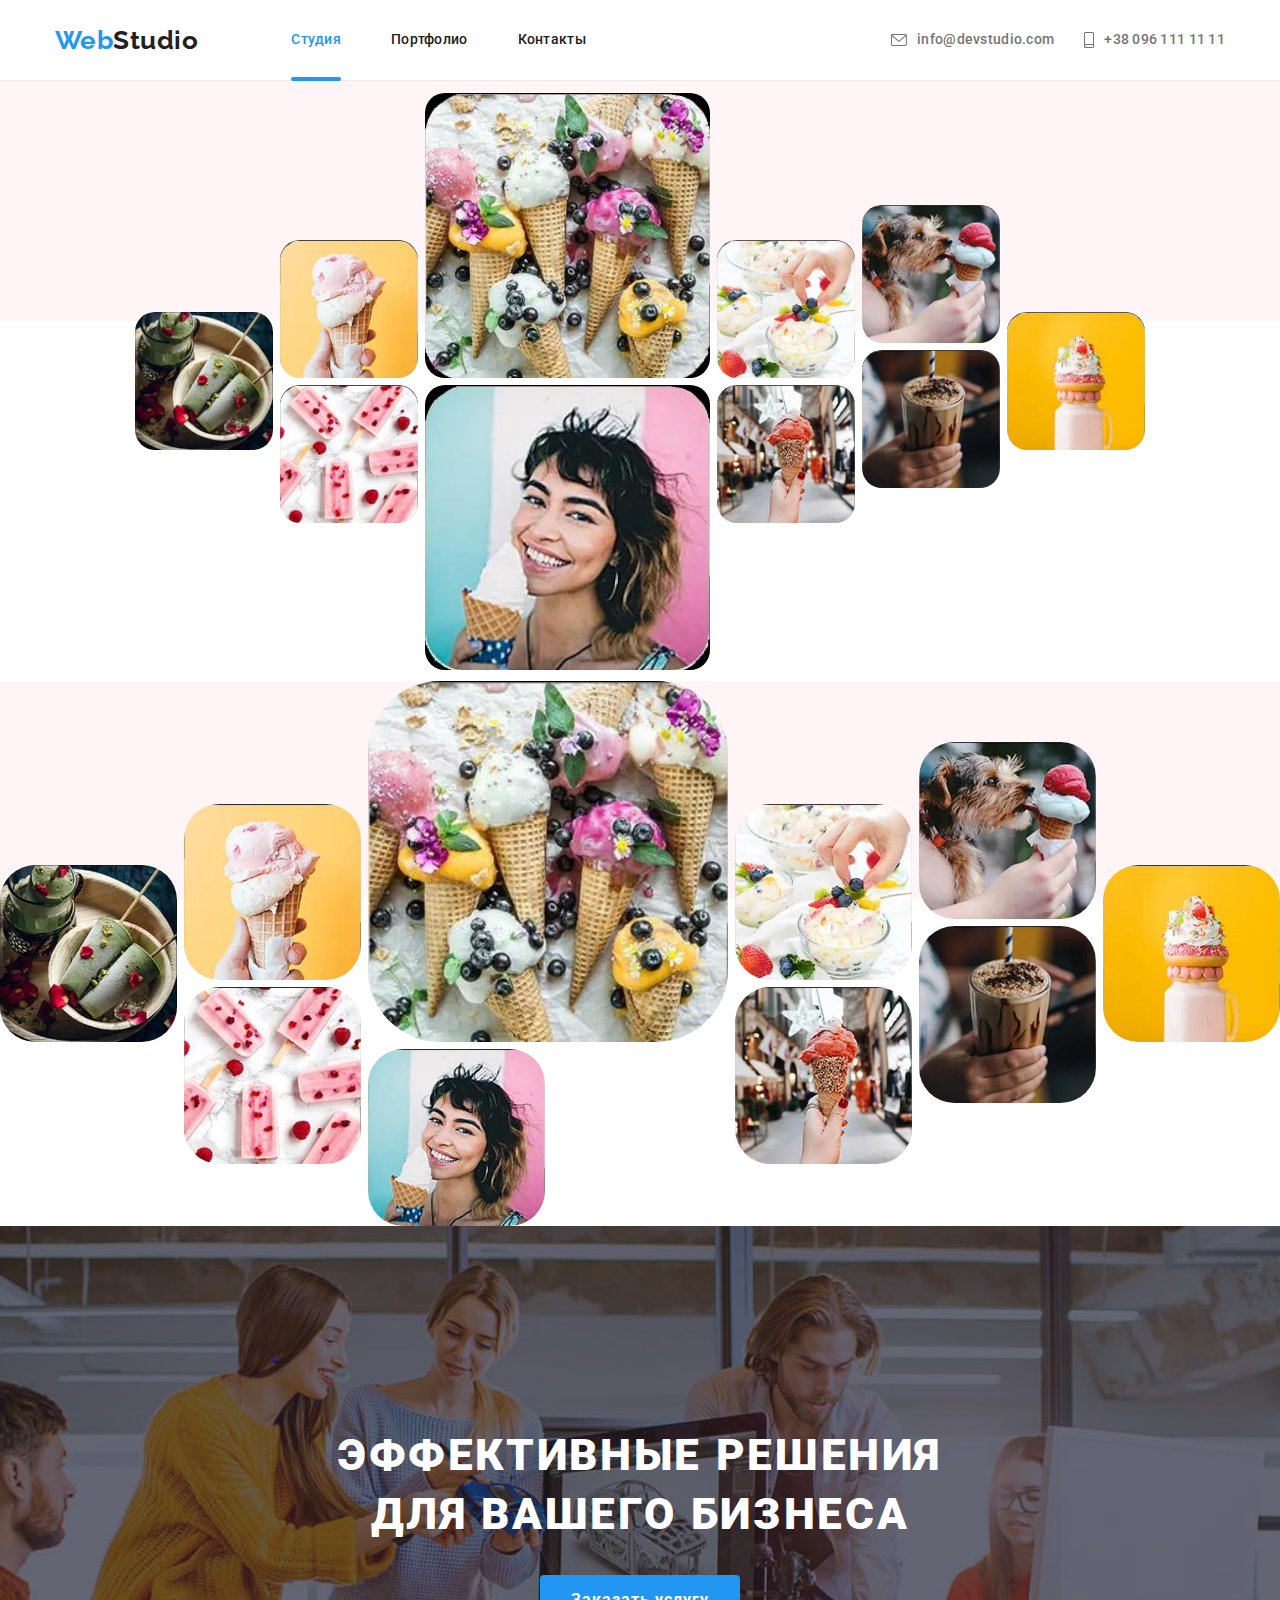
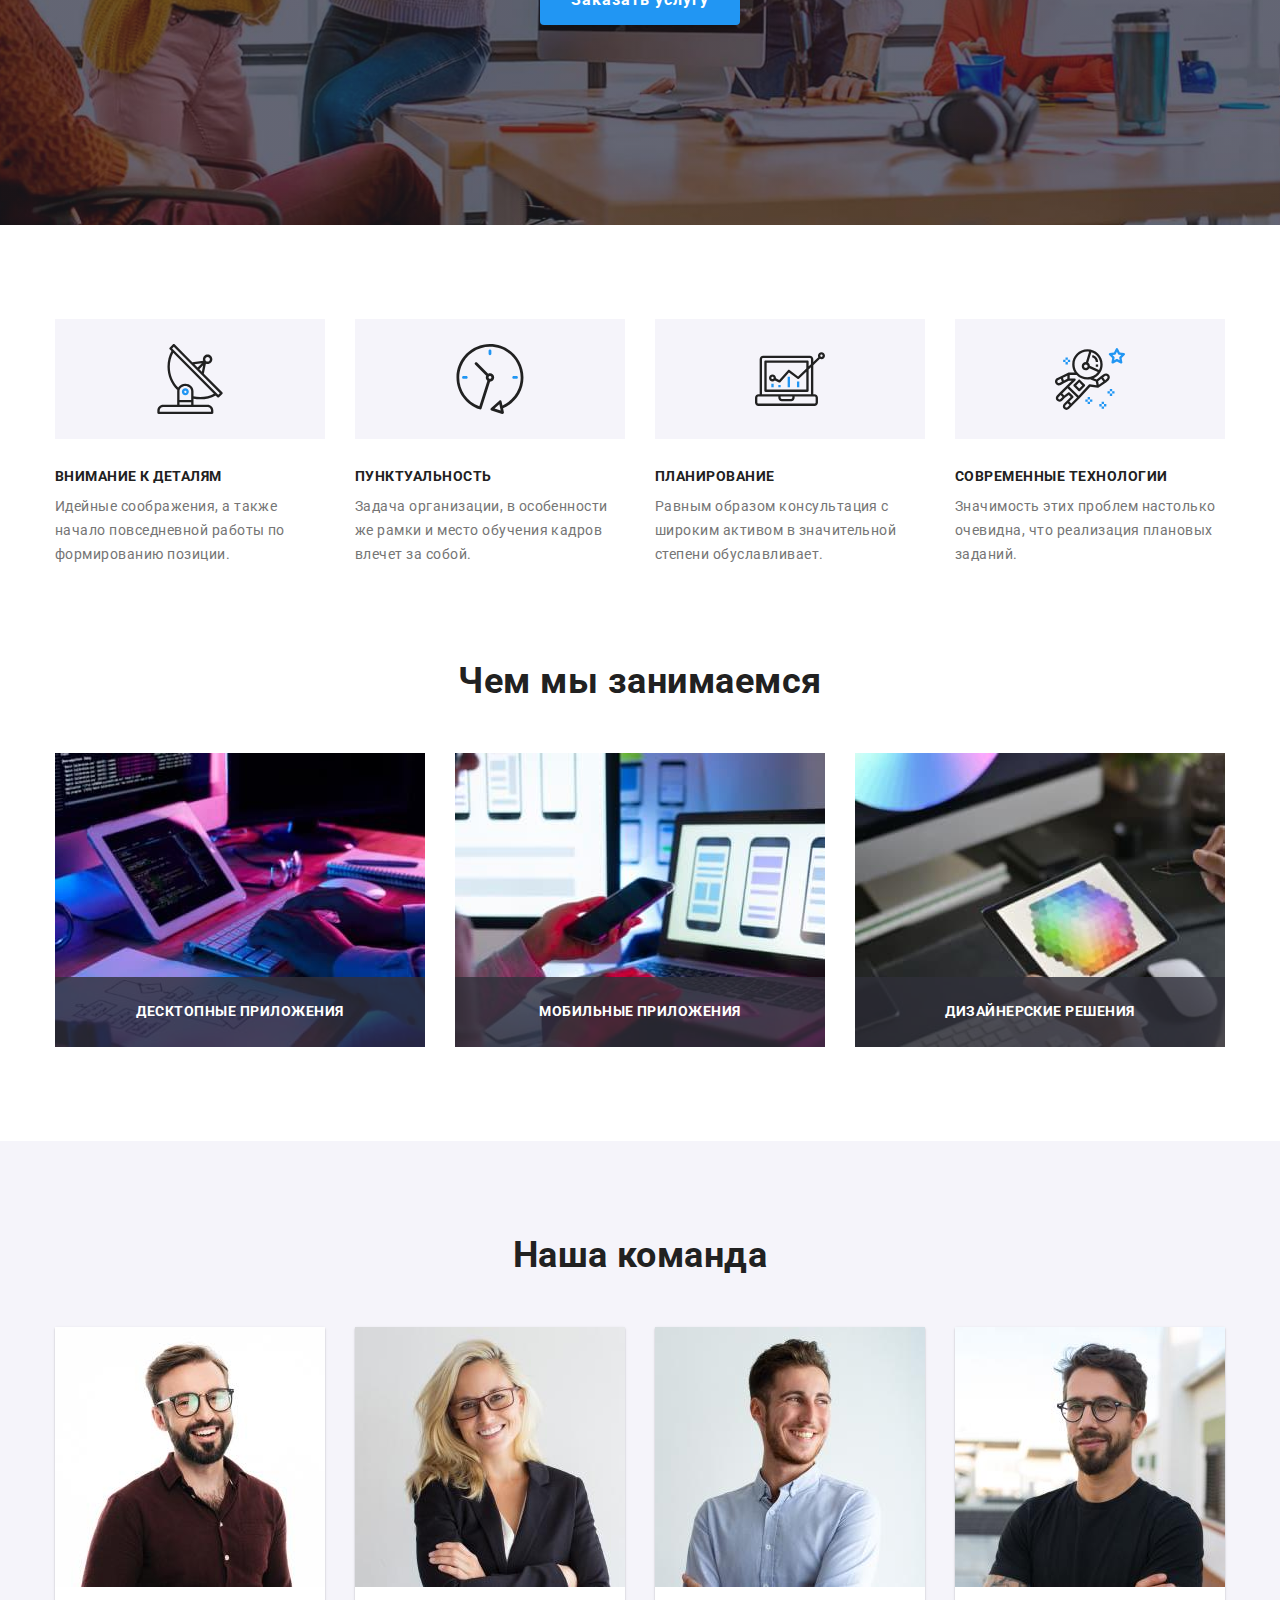
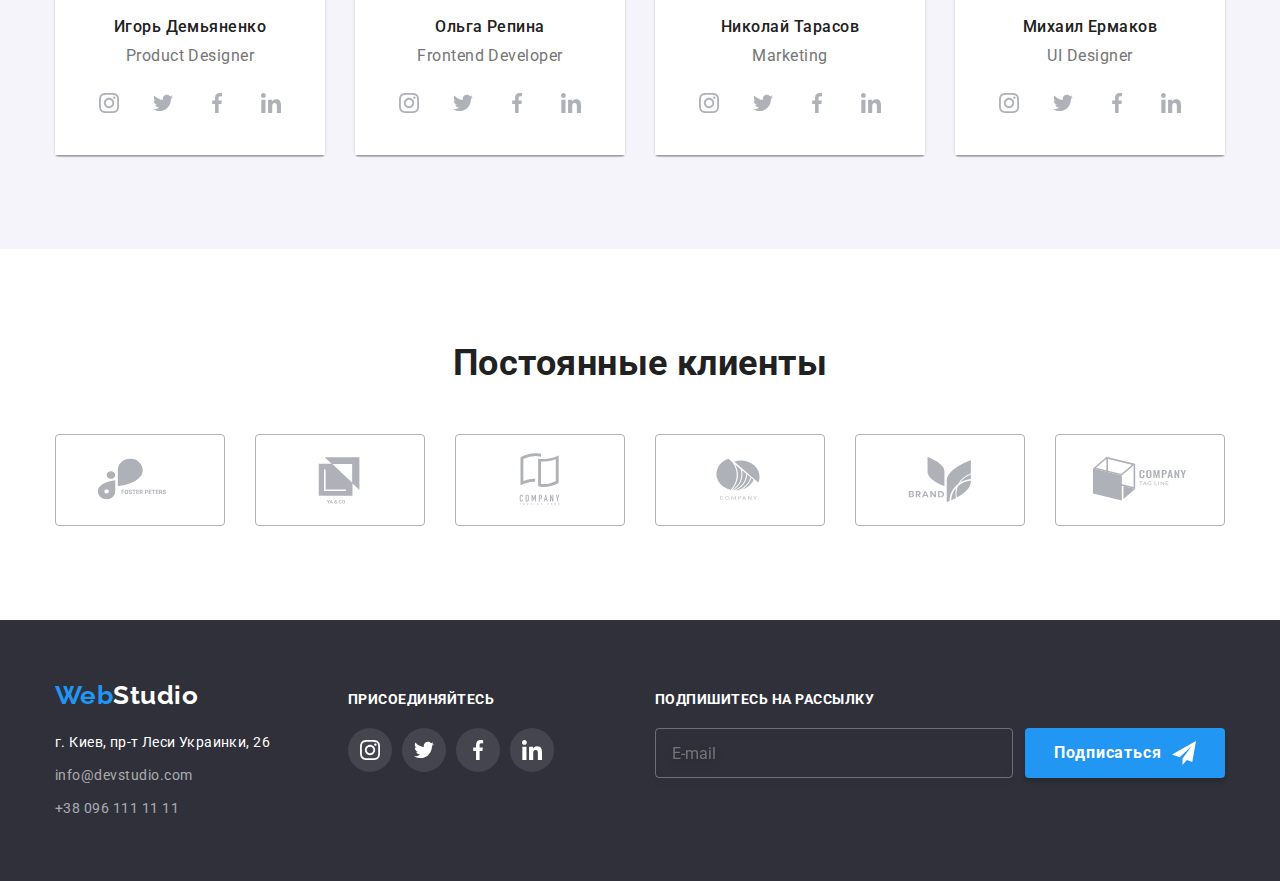
==== commit fb3248e8: "adds test to grid for  gallery" ====
--- a/index.html
+++ b/index.html
@@ -196,6 +196,137 @@
         </div>
       </section>
       <!-- End Grid контейнер -->
+
+      <!-- gallery-grid-2 -->
+      <section class="gallery-grid-2">
+        <div class="grid wrapper-gallery-2">
+          <div
+            class="
+              grid-item
+              wrapper-gallery-2__element wrapper-gallery-2__element--1
+            "
+          >
+            <img
+              class="wrapper-gallery-2__img gallery__img"
+              src="./images/collage-photo/collage-photo-1.jpg"
+              alt=""
+            />
+          </div>
+          <div
+            class="
+              grid-item
+              wrapper-gallery-2__element wrapper-gallery-2__element--2
+            "
+          >
+            <img
+              class="wrapper-gallery-2__img gallery__img"
+              src="./images/collage-photo/collage-photo-2.jpg"
+              alt=""
+            />
+          </div>
+          <div
+            class="
+              grid-item
+              wrapper-gallery-2__element wrapper-gallery-2__element--3
+            "
+          >
+            <img
+              class="wrapper-gallery-2__img gallery__img gallery__img--biggest"
+              src="./images/collage-photo/collage-photo-3.jpg"
+              alt=""
+            />
+          </div>
+          <div
+            class="
+              grid-item
+              wrapper-gallery-2__element wrapper-gallery-2__element--4
+            "
+          >
+            <img
+              class="wrapper-gallery-2__img gallery__img"
+              src="./images/collage-photo/collage-photo-4.jpg"
+              alt=""
+            />
+          </div>
+          <div
+            class="
+              grid-item
+              wrapper-gallery-2__element wrapper-gallery-2__element--5
+            "
+          >
+            <img
+              class="wrapper-gallery-2__img gallery__img"
+              src="./images/collage-photo/collage-photo-5.jpg"
+              alt=""
+            />
+          </div>
+          <div
+            class="
+              grid-item
+              wrapper-gallery-2__element wrapper-gallery-2__element--6
+            "
+          >
+            <img
+              class="wrapper-gallery-2__img gallery__img"
+              src="./images/collage-photo/collage-photo-6.jpg"
+              alt=""
+            />
+          </div>
+          <div
+            class="
+              grid-item
+              wrapper-gallery-2__element wrapper-gallery-2__element--7
+            "
+          >
+            <img
+              class="wrapper-gallery-2__img gallery__img"
+              src="./images/collage-photo/collage-photo-7.jpg"
+              alt=""
+            />
+          </div>
+          <div
+            class="
+              grid-item
+              wrapper-gallery-2__element wrapper-gallery-2__element--8
+            "
+          >
+            <img
+              class="wrapper-gallery-2__img gallery__img"
+              src="./images/collage-photo/collage-photo-8.jpg"
+              alt=""
+            />
+          </div>
+          <div
+            class="
+              grid-item
+              wrapper-gallery-2__element wrapper-gallery-2__element--9
+            "
+          >
+            <img
+              class="wrapper-gallery-2__img gallery__img"
+              src="./images/collage-photo/collage-photo-9.jpg"
+              alt=""
+            />
+          </div>
+          <div
+            class="
+              grid-item
+              wrapper-gallery-2__element wrapper-gallery-2__element--10
+            "
+          >
+            <img
+              class="
+                wrapper-gallery-2__img
+                gallery__img
+                wrapper-gallery-2__img--small
+              "
+              src="./images/collage-photo/collage-photo-10.jpg"
+              alt=""
+            />
+          </div>
+        </div>
+      </section>
+      <!-- end gallery-grid-2 -->
 
       <!-- Герой -->
       <section class="hero section-hero">
@@ -789,6 +920,14 @@
       </div>
     </div>
     <script src="./js/modal.js"></script>
+    <script src="js/ScrollTrigger.min.js"></script>
+
+    <!-- <script>
+      $('.grid').masonry({
+        itemSelector: '.grid-item',
+        columnWidth: 160,
+      });
+    </script> -->
     <!-- <script>
       const refs = {
         openModalBtn: document.querySelector('[data-modal-open]'),
--- a/css/main.min.css
+++ b/css/main.min.css
@@ -1 +1 @@
-.visually-hidden{position:absolute;white-space:nowrap;width:1px;height:1px;overflow:hidden;border:0;padding:0;clip:rect(0 0 0 0);-webkit-clip-path:inset(50%);clip-path:inset(50%);margin:-1px}body{font-family:"Roboto",sans-serif;letter-spacing:.03em;color:#757575;background-color:#fff}body,h1,h2,h3,h4,p,ul,li{margin:0}ul{padding:0}button{cursor:pointer}img{display:block;max-width:100%}.list{list-style-type:none}.link{text-decoration:none}.link{text-decoration:none;font-weight:500;font-size:14px;line-height:1.14;letter-spacing:.02em;color:#212121;-webkit-transition-property:color;transition-property:color;-webkit-transition-duration:250ms;transition-duration:250ms;-webkit-transition-timing-function:cubic-bezier(0.4, 0, 0.2, 1);transition-timing-function:cubic-bezier(0.4, 0, 0.2, 1)}.link:hover,.link:focus{color:#2196f3}.container{width:1200px;margin:0 auto;padding-left:15px;padding-right:15px}.section__title{font-weight:700;font-size:36px;line-height:1.16;text-align:center;color:#212121}.button{display:block;min-width:200px;height:50px;background-color:#2196f3;-webkit-box-shadow:0px 4px 4px rgba(0,0,0,.15);box-shadow:0px 4px 4px rgba(0,0,0,.15);border-radius:4px;border-style:none;font-weight:700;font-size:16px;line-height:1.88;text-align:center;letter-spacing:.06em;color:#fff;-webkit-transition:background-color 250ms cubic-bezier(0.4, 0, 0.2, 1);transition:background-color 250ms cubic-bezier(0.4, 0, 0.2, 1)}.button:hover,.button:focus{background-color:#188ce8}.logo{font-family:Raleway,sans-serif;font-weight:700;font-size:26px;line-height:1.19;text-decoration:none}.logo-web{color:#2196f3}.header__logo{color:#212121;margin-right:93px;padding-top:24px;padding-bottom:24px}.social-list{display:-webkit-box;display:-ms-flexbox;display:flex;-webkit-box-pack:center;-ms-flex-pack:center;justify-content:center;-webkit-box-align:center;-ms-flex-align:center;align-items:center}.social-list__item{width:44px;height:44px;margin-right:10px}.social-list__item:last-child{margin-right:0}.social-list__link{width:100%;height:100%;display:-webkit-box;display:-ms-flexbox;display:flex;-webkit-box-pack:center;-ms-flex-pack:center;justify-content:center;-webkit-box-align:center;-ms-flex-align:center;align-items:center;border-radius:50%;background-color:#fff;-webkit-transition:background-color 250ms cubic-bezier(0.4, 0, 0.2, 1);transition:background-color 250ms cubic-bezier(0.4, 0, 0.2, 1)}.social-list__link:hover,.social-list__link:focus{background-color:#2196f3}.social-list__icon{width:20px;height:20px;fill:#afb1b8;-webkit-transition:fill 250ms cubic-bezier(0.4, 0, 0.2, 1);transition:fill 250ms cubic-bezier(0.4, 0, 0.2, 1)}.social-list__link:hover .social-list__icon,.social-list__link:focus .social-list__icon{fill:#fff}.footer__logo{display:block;margin-bottom:20px;text-decoration:none;color:#fff}.footer__contacts{margin-right:70px}.footer__adress{text-decoration:none;font-style:normal;font-size:14px;line-height:1.71;letter-spacing:.03em;color:#fff}.footer__contact{display:block;margin-top:9px;text-decoration:none;font-size:14px;line-height:1.71;color:rgba(255,255,255,.6)}.footer__invite:nth-child(2){margin-right:93px}.invite__text{display:block;margin-bottom:20px;font-weight:700;font-size:14px;line-height:1.14;text-transform:uppercase;color:#fff}.footer-social{display:-webkit-box;display:-ms-flexbox;display:flex;-webkit-box-pack:center;-ms-flex-pack:center;justify-content:center;-webkit-box-align:center;-ms-flex-align:center;align-items:center}.footer-social__item{width:44px;height:44px;margin-right:10px}.footer-social__item:last-child{margin-right:0}.footer-social__link{width:100%;height:100%;display:-webkit-box;display:-ms-flexbox;display:flex;-webkit-box-pack:center;-ms-flex-pack:center;justify-content:center;-webkit-box-align:center;-ms-flex-align:center;align-items:center;border-radius:50%;background:rgba(255,255,255,.1);-webkit-transition:background-color 250ms cubic-bezier(0.4, 0, 0.2, 1);transition:background-color 250ms cubic-bezier(0.4, 0, 0.2, 1)}.footer-social__link:hover,.footer-social__link:focus{background-color:#2196f3}.footer-social__icon{width:20px;height:20px;fill:#fff}.form-invite{display:-webkit-box;display:-ms-flexbox;display:flex}.form-invite__button{display:-webkit-inline-box;display:-ms-inline-flexbox;display:inline-flex;-webkit-box-pack:center;-ms-flex-pack:center;justify-content:center;-webkit-box-align:center;-ms-flex-align:center;align-items:center}.form-invite__button::after{content:"";margin-left:10px;width:24px;height:24px;background-image:url(../images/icon-send.svg)}.form-invite__input{width:358px;height:50px;padding:15px 16px;margin-right:12px;font-size:16px;line-height:1.25;color:rgba(255,255,255,.6);background-color:inherit;border:1px solid rgba(255,255,255,.3);-webkit-filter:drop-shadow(0px 4px 4px rgba(0, 0, 0, 0.15));filter:drop-shadow(0px 4px 4px rgba(0, 0, 0, 0.15));border-radius:4px}.backdrop{position:fixed;top:0;left:0;width:100vw;height:100vh;background-color:rgba(0,0,0,.2);visibility:visible;opacity:1;-webkit-transition:opacity 250ms cubic-bezier(0.4, 0, 0.2, 1),visibility 250ms cubic-bezier(0.4, 0, 0.2, 1);transition:opacity 250ms cubic-bezier(0.4, 0, 0.2, 1),visibility 250ms cubic-bezier(0.4, 0, 0.2, 1)}.backdrop.is-hidden{visibility:hidden;opacity:0;pointer-events:none}.modal{position:absolute;top:50%;left:50%;min-width:528px;min-height:581px;padding:40px;background-color:#fff;-webkit-box-shadow:0px 1px 3px rgba(0,0,0,.12),0px 1px 1px rgba(0,0,0,.14),0px 2px 1px rgba(0,0,0,.2);box-shadow:0px 1px 3px rgba(0,0,0,.12),0px 1px 1px rgba(0,0,0,.14),0px 2px 1px rgba(0,0,0,.2);border-radius:4px;-webkit-transform:translate(-50%, -50%) scale(1);transform:translate(-50%, -50%) scale(1);-webkit-transition:-webkit-transform 250ms cubic-bezier(0.4, 0, 0.2, 1);transition:-webkit-transform 250ms cubic-bezier(0.4, 0, 0.2, 1);transition:transform 250ms cubic-bezier(0.4, 0, 0.2, 1);transition:transform 250ms cubic-bezier(0.4, 0, 0.2, 1), -webkit-transform 250ms cubic-bezier(0.4, 0, 0.2, 1)}.btn-close{position:absolute;top:8px;right:8px;display:-webkit-box;display:-ms-flexbox;display:flex;-webkit-box-pack:center;-ms-flex-pack:center;justify-content:center;-webkit-box-align:center;-ms-flex-align:center;align-items:center;width:30px;height:30px;background-color:#fff;border:1px solid rgba(0,0,0,.1);border-radius:50%;-webkit-transition:fill 250ms cubic-bezier(0.4, 0, 0.2, 1);transition:fill 250ms cubic-bezier(0.4, 0, 0.2, 1)}.btn-close:hover .btn-close__icon,.btn-close:focus .btn-close__icon{fill:#2196f3}.btn-close__icon{fill:#000;width:18px;height:18px}.form__title{display:block;margin-bottom:12px;font-weight:700;font-size:20px;line-height:1.15;text-align:center;color:#212121}.form__field{display:-webkit-box;display:-ms-flexbox;display:flex;-webkit-box-orient:vertical;-webkit-box-direction:normal;-ms-flex-direction:column;flex-direction:column;margin-bottom:10px}.form__field:nth-child(5){margin-bottom:20px}.form__label{margin-bottom:4px;font-size:12px;line-height:1.17;letter-spacing:.01em}.form__box{position:relative}.form__input{width:100%;padding:11px 42px;border:1px solid rgba(33,33,33,.2);border-radius:4px;-webkit-transition:border-color 250ms cubic-bezier(0.4, 0, 0.2, 1);transition:border-color 250ms cubic-bezier(0.4, 0, 0.2, 1)}.form__input:focus,.form__input:hover{outline:none;border-color:#2196f3}.form__icon{position:absolute;width:18px;height:18px;left:12px;top:50%;-webkit-transform:translateY(-50%);transform:translateY(-50%);-webkit-transition:fill 250ms cubic-bezier(0.4, 0, 0.2, 1);transition:fill 250ms cubic-bezier(0.4, 0, 0.2, 1)}.form__input:hover+.form__icon,.form__input:focus+.form__icon{fill:#2196f3}.form__message{width:100%;height:120px;padding:12px 16px;border:1px solid rgba(33,33,33,.2);border-radius:4px;resize:none;-webkit-transition:border-color 250ms cubic-bezier(0.4, 0, 0.2, 1);transition:border-color 250ms cubic-bezier(0.4, 0, 0.2, 1)}.form__message:hover,.form__message:focus{outline:none;border-color:#2196f3}.form__message::-webkit-input-placeholder{font-size:12px;line-height:1.17;letter-spacing:.01em;color:rgba(117,117,117,.5)}.form__message::-moz-placeholder{font-size:12px;line-height:1.17;letter-spacing:.01em;color:rgba(117,117,117,.5)}.form__message:-ms-input-placeholder{font-size:12px;line-height:1.17;letter-spacing:.01em;color:rgba(117,117,117,.5)}.form__message::-ms-input-placeholder{font-size:12px;line-height:1.17;letter-spacing:.01em;color:rgba(117,117,117,.5)}.form__message::placeholder{font-size:12px;line-height:1.17;letter-spacing:.01em;color:rgba(117,117,117,.5)}.checkbox__label{display:-webkit-box;display:-ms-flexbox;display:flex;-webkit-box-pack:center;-ms-flex-pack:center;justify-content:center;-webkit-box-align:center;-ms-flex-align:center;align-items:center;margin-bottom:30px;font-size:14px;line-height:1.71px}.checkbox__label::before{content:"";display:block;width:16px;height:15px;margin-right:8px;background-image:url(../images/checkbox-off.svg);cursor:pointer}.checkbox__input:checked+.checkbox__label::before{background-image:url(../images/icon-check.svg)}.form__policy{position:relative;font-size:14px;line-height:1.71;text-decoration:none;color:#2196f3}.form__policy::after{content:"";position:absolute;left:0;bottom:3px;width:100%;height:1px;background-color:#2196f3}.form-button{margin:0 auto}.header{border-bottom:1px solid #ececec}.header-container{display:-webkit-box;display:-ms-flexbox;display:flex}.gallery-grid{background-image:-webkit-gradient(linear, left bottom, left top, color-stop(60%, #ffffff), color-stop(40%, #fff5f6));background-image:linear-gradient(to top, #ffffff 60%, #fff5f6 40%)}.wrapper-gallery{display:grid;width:1010px;height:600px;margin:0 auto;grid-template-columns:1fr 1fr 285px 1fr 1fr 1fr;grid-column-gap:7px;grid-row-gap:7px}.wrapper-gallery__element{display:-webkit-box;display:-ms-flexbox;display:flex;-webkit-box-align:center;-ms-flex-align:center;align-items:center;-webkit-box-pack:center;-ms-flex-pack:center;justify-content:center;-webkit-transform:scale(1);transform:scale(1)}.wrapper-gallery__element:hover,.wrapper-gallery__element:focus{z-index:2;-webkit-transform:scale(1.2);transform:scale(1.2);-webkit-transition:-webkit-transform .25s cubic-bezier(0.4, 0, 0.2, 1);transition:-webkit-transform .25s cubic-bezier(0.4, 0, 0.2, 1);transition:transform .25s cubic-bezier(0.4, 0, 0.2, 1);transition:transform .25s cubic-bezier(0.4, 0, 0.2, 1), -webkit-transform .25s cubic-bezier(0.4, 0, 0.2, 1)}.wrapper-gallery__element--1{grid-column-start:1;grid-column-end:2;grid-row-start:1;grid-row-end:3}.wrapper-gallery__element--6{grid-column-start:6;grid-column-end:7;grid-row-start:1;grid-row-end:3}.wrapper-gallery__element--top{-webkit-box-align:end;-ms-flex-align:end;align-items:end}.wrapper-gallery__element--bottom{-webkit-box-align:start;-ms-flex-align:start;align-items:start}.wrapper-gallery__img{border-radius:20px;overflow:hidden}.nav{display:-webkit-box;display:-ms-flexbox;display:flex;-webkit-box-pack:center;-ms-flex-pack:center;justify-content:center;-webkit-box-align:center;-ms-flex-align:center;align-items:center}.nav__list{display:-webkit-box;display:-ms-flexbox;display:flex}.nav__item:not(:last-child){margin-right:50px}.nav__link{display:block;padding-top:32px;padding-bottom:32px;text-decoration:none;font-weight:500;font-size:14px;line-height:1.14;letter-spacing:.02em;color:#212121;-webkit-transition:color 250ms cubic-bezier(0.4, 0, 0.2, 1);transition:color 250ms cubic-bezier(0.4, 0, 0.2, 1)}.nav__link:hover,.nav__link:focus{color:#2196f3}.current{position:relative;color:#2196f3}.current::after{content:"";position:absolute;left:0;bottom:-1px;display:block;width:100%;height:4px;background-color:#2196f3;border-radius:2px}.contact__list{display:-webkit-box;display:-ms-flexbox;display:flex;margin-left:auto}.contact__item:not(:last-child){margin-right:30px}.contact__link{display:-webkit-box;display:-ms-flexbox;display:flex;-webkit-box-pack:center;-ms-flex-pack:center;justify-content:center;-webkit-box-align:center;-ms-flex-align:center;align-items:center;color:#757575;padding-top:32px;padding-bottom:32px}.contact__icon.envelope{width:16px;height:12px;margin-right:10px;fill:currentColor}.contact__icon.smartphone{width:10px;height:16px;margin-right:10px;fill:currentColor}.contact__icon{-webkit-transition:fill 250ms cubic-bezier(0.4, 0, 0.2, 1);transition:fill 250ms cubic-bezier(0.4, 0, 0.2, 1)}.contact__link:hover .contact__icon,.contact__link:focus .contact__icon,.contact__link:hover .contact__icon,.contact__link:focus .contact__icon{fill:#2196f3}.section-hero{max-width:1600px;margin-right:auto;margin-left:auto;padding-top:200px;padding-bottom:200px;background-color:#2f303a;background-image:-webkit-gradient(linear, left top, right top, from(rgba(47, 48, 58, 0.4)), color-stop(40%, rgba(47, 48, 58, 0.4))),url("../images/bg-Img.jpg");background-image:linear-gradient(to right, rgba(47, 48, 58, 0.4), rgba(47, 48, 58, 0.4) 40%),url("../images/bg-Img.jpg");background-repeat:no-repeat;background-position:center;background-size:cover}.hero__title{width:696px;margin-left:auto;margin-right:auto;margin-bottom:30px;text-align:center;font-weight:900;font-size:44px;line-height:1.36;letter-spacing:.06em;text-transform:uppercase;color:#fff}.hero__button{margin-left:auto;margin-right:auto}.section-features{padding-top:94px}.features__list{display:-webkit-box;display:-ms-flexbox;display:flex;-ms-flex-wrap:wrap;flex-wrap:wrap;margin-left:-30px}.features__item{-ms-flex-preferred-size:calc(100% / 4 - 30px);flex-basis:calc(100% / 4 - 30px);margin-left:30px}.features__image{width:270px;height:120px;display:-webkit-box;display:-ms-flexbox;display:flex;-webkit-box-pack:center;-ms-flex-pack:center;justify-content:center;-webkit-box-align:center;-ms-flex-align:center;align-items:center;background-color:#f5f4fa}.features__icon{width:70px;height:70px}.features__title{margin-bottom:10px;padding-top:30px;font-weight:700;font-size:14px;line-height:1.14;text-transform:uppercase;color:#212121}.features__descr{font-size:14px;line-height:1.71}.section-works{padding-top:94px;padding-bottom:94px}.works__title{margin-bottom:50px}.works__list{display:-webkit-box;display:-ms-flexbox;display:flex;-ms-flex-wrap:wrap;flex-wrap:wrap;margin-left:-30px}.works__item{position:relative;-ms-flex-preferred-size:calc(100% / 3 - 30px);flex-basis:calc(100% / 3 - 30px);margin-left:30px}.works__decs{position:absolute;width:370px;height:70px;left:0;bottom:0;display:-webkit-box;display:-ms-flexbox;display:flex;-webkit-box-pack:center;-ms-flex-pack:center;justify-content:center;-webkit-box-align:center;-ms-flex-align:center;align-items:center;background-color:rgba(47,48,58,.8);font-weight:700;font-size:14px;line-height:1.14;text-align:center;text-transform:uppercase;color:#fff}.section-teem{padding-top:94px;padding-bottom:94px;background-color:#f5f4fa}.section-teem__title{margin-bottom:50px}.team__grid{display:-webkit-box;display:-ms-flexbox;display:flex;-ms-flex-wrap:wrap;flex-wrap:wrap;margin-left:-30px}.grid__item{-ms-flex-preferred-size:calc(100% / 4 - 30px);flex-basis:calc(100% / 4 - 30px);margin-left:30px;-webkit-box-shadow:0px 1px 3px rgba(0,0,0,.12),0px 1px 1px rgba(0,0,0,.14),0px 2px 1px rgba(0,0,0,.2);box-shadow:0px 1px 3px rgba(0,0,0,.12),0px 1px 1px rgba(0,0,0,.14),0px 2px 1px rgba(0,0,0,.2);border-radius:0px 0px 4px 4px}.grid__desc{padding-top:30px;padding-bottom:30px;background-color:#fff}.team__title{margin-bottom:10px;font-weight:500;font-size:16px;line-height:1.19;text-align:center;color:#212121}.team__desc{margin-bottom:16px;font-size:16px;line-height:1.19;text-align:center;color:#757575}.section-clients{padding-top:94px;padding-bottom:94px}.section-clients__title{margin-bottom:50px}.clients__list{display:-webkit-box;display:-ms-flexbox;display:flex;margin-left:-30px}.clients__item{-ms-flex-preferred-size:calc(100% / 6 - 30px);flex-basis:calc(100% / 6 - 30px);margin-left:30px;height:92px}.clients__link{display:-webkit-box;display:-ms-flexbox;display:flex;-webkit-box-pack:center;-ms-flex-pack:center;justify-content:center;-webkit-box-align:center;-ms-flex-align:center;align-items:center;width:100%;height:100%;border:1px solid #afb1b8;border-radius:4px;-webkit-transition:border 250ms cubic-bezier(0.4, 0, 0.2, 1);transition:border 250ms cubic-bezier(0.4, 0, 0.2, 1)}.clients__link:hover,.clients__link:focus{border:1px solid #2196f3}.clients__icon{width:106px;height:60px;fill:#afb1b8;-webkit-transition:fill 250ms cubic-bezier(0.4, 0, 0.2, 1);transition:fill 250ms cubic-bezier(0.4, 0, 0.2, 1)}.clients__link:hover .clients__icon,.clients__link:focus .clients__icon{fill:#2196f3}.section-footer{padding-top:60px;padding-bottom:60px;background-color:#2f303a}.footer-container{display:-webkit-box;display:-ms-flexbox;display:flex;-webkit-box-pack:justify;-ms-flex-pack:justify;justify-content:space-between;-webkit-box-align:baseline;-ms-flex-align:baseline;align-items:baseline}.section-portfolio{padding-top:94px;padding-bottom:94px}.portfolio__filter{display:-webkit-box;display:-ms-flexbox;display:flex;-webkit-box-pack:center;-ms-flex-pack:center;justify-content:center;-webkit-box-align:center;-ms-flex-align:center;align-items:center;margin-bottom:50px}.filter__item:not(:last-child){margin-right:8px}.filter__button{padding:6px 22px;font-weight:500;font-size:16px;line-height:1.63;text-align:center;letter-spacing:.03em;border-radius:4px;border-style:none;background:#f5f4fa;color:#212121;-webkit-transition-property:background-color,color,-webkit-box-shadow;transition-property:background-color,color,-webkit-box-shadow;transition-property:background-color,box-shadow,color;transition-property:background-color,box-shadow,color,-webkit-box-shadow;-webkit-transition-duration:250ms;transition-duration:250ms;-webkit-transition-timing-function:cubic-bezier(0.4, 0, 0.2, 1);transition-timing-function:cubic-bezier(0.4, 0, 0.2, 1)}.filter__button:hover,.filter__button:focus{background-color:#2196f3;-webkit-box-shadow:0px 3px 1px rgba(0,0,0,.1),0px 1px 2px rgba(0,0,0,.08),0px 2px 2px rgba(0,0,0,.12);box-shadow:0px 3px 1px rgba(0,0,0,.1),0px 1px 2px rgba(0,0,0,.08),0px 2px 2px rgba(0,0,0,.12);color:#fff}.portfolio__list{display:-webkit-box;display:-ms-flexbox;display:flex;-ms-flex-wrap:wrap;flex-wrap:wrap;margin-left:-30px;margin-bottom:-30px}.portfolio__item{-ms-flex-preferred-size:calc(100% / 3 - 30px);flex-basis:calc(100% / 3 - 30px);margin-left:30px;margin-bottom:30px}.portfolio__link{display:block;text-decoration:none;-webkit-transition:-webkit-box-shadow 250ms cubic-bezier(0.4, 0, 0.2, 1);transition:-webkit-box-shadow 250ms cubic-bezier(0.4, 0, 0.2, 1);transition:box-shadow 250ms cubic-bezier(0.4, 0, 0.2, 1);transition:box-shadow 250ms cubic-bezier(0.4, 0, 0.2, 1), -webkit-box-shadow 250ms cubic-bezier(0.4, 0, 0.2, 1)}.portfolio__link:hover,.portfolio__link:focus{-webkit-box-shadow:0px 1px 1px rgba(0,0,0,.12),0px 4px 4px rgba(0,0,0,.06),1px 4px 6px rgba(0,0,0,.16);box-shadow:0px 1px 1px rgba(0,0,0,.12),0px 4px 4px rgba(0,0,0,.06),1px 4px 6px rgba(0,0,0,.16)}.portfolio__card{border:1px solid #eee;padding:20px 24px}.portfolio__box{position:relative}.portfolio__desc{position:absolute;width:100%;height:100%;top:50%;left:0;display:-webkit-box;display:-ms-flexbox;display:flex;-webkit-box-pack:center;-ms-flex-pack:center;justify-content:center;-webkit-box-align:center;-ms-flex-align:center;align-items:center;padding-left:24px;padding-right:24px;background-color:rgba(33,150,243,.9);font-size:18px;line-height:1.56;color:#fff;opacity:0;-webkit-transition:opacity 250ms cubic-bezier(0.4, 0, 0.2, 1),top 250ms cubic-bezier(0.4, 0, 0.2, 1);transition:opacity 250ms cubic-bezier(0.4, 0, 0.2, 1),top 250ms cubic-bezier(0.4, 0, 0.2, 1)}.portfolio__link:focus .portfolio__desc,.portfolio__link:hover .portfolio__desc{opacity:1;top:0;left:0}.portfolio__name{margin-bottom:4px;font-weight:700;font-size:18px;line-height:2;letter-spacing:.06em;color:#212121}.portfolio__text{font-size:16px;line-height:1.88;color:#757575}/*# sourceMappingURL=main.min.css.map */+.visually-hidden{position:absolute;white-space:nowrap;width:1px;height:1px;overflow:hidden;border:0;padding:0;clip:rect(0 0 0 0);-webkit-clip-path:inset(50%);clip-path:inset(50%);margin:-1px}body{font-family:"Roboto",sans-serif;letter-spacing:.03em;color:#757575;background-color:#fff}body,h1,h2,h3,h4,p,ul,li{margin:0}ul{padding:0}button{cursor:pointer}img{display:block;max-width:100%}.list{list-style-type:none}.link{text-decoration:none}.link{text-decoration:none;font-weight:500;font-size:14px;line-height:1.14;letter-spacing:.02em;color:#212121;-webkit-transition-property:color;transition-property:color;-webkit-transition-duration:250ms;transition-duration:250ms;-webkit-transition-timing-function:cubic-bezier(0.4, 0, 0.2, 1);transition-timing-function:cubic-bezier(0.4, 0, 0.2, 1)}.link:hover,.link:focus{color:#2196f3}.container{width:1200px;margin:0 auto;padding-left:15px;padding-right:15px}.section__title{font-weight:700;font-size:36px;line-height:1.16;text-align:center;color:#212121}.button{display:block;min-width:200px;height:50px;background-color:#2196f3;-webkit-box-shadow:0px 4px 4px rgba(0,0,0,.15);box-shadow:0px 4px 4px rgba(0,0,0,.15);border-radius:4px;border-style:none;font-weight:700;font-size:16px;line-height:1.88;text-align:center;letter-spacing:.06em;color:#fff;-webkit-transition:background-color 250ms cubic-bezier(0.4, 0, 0.2, 1);transition:background-color 250ms cubic-bezier(0.4, 0, 0.2, 1)}.button:hover,.button:focus{background-color:#188ce8}.logo{font-family:Raleway,sans-serif;font-weight:700;font-size:26px;line-height:1.19;text-decoration:none}.logo-web{color:#2196f3}.header__logo{color:#212121;margin-right:93px;padding-top:24px;padding-bottom:24px}.social-list{display:-webkit-box;display:-ms-flexbox;display:flex;-webkit-box-pack:center;-ms-flex-pack:center;justify-content:center;-webkit-box-align:center;-ms-flex-align:center;align-items:center}.social-list__item{width:44px;height:44px;margin-right:10px}.social-list__item:last-child{margin-right:0}.social-list__link{width:100%;height:100%;display:-webkit-box;display:-ms-flexbox;display:flex;-webkit-box-pack:center;-ms-flex-pack:center;justify-content:center;-webkit-box-align:center;-ms-flex-align:center;align-items:center;border-radius:50%;background-color:#fff;-webkit-transition:background-color 250ms cubic-bezier(0.4, 0, 0.2, 1);transition:background-color 250ms cubic-bezier(0.4, 0, 0.2, 1)}.social-list__link:hover,.social-list__link:focus{background-color:#2196f3}.social-list__icon{width:20px;height:20px;fill:#afb1b8;-webkit-transition:fill 250ms cubic-bezier(0.4, 0, 0.2, 1);transition:fill 250ms cubic-bezier(0.4, 0, 0.2, 1)}.social-list__link:hover .social-list__icon,.social-list__link:focus .social-list__icon{fill:#fff}.footer__logo{display:block;margin-bottom:20px;text-decoration:none;color:#fff}.footer__contacts{margin-right:70px}.footer__adress{text-decoration:none;font-style:normal;font-size:14px;line-height:1.71;letter-spacing:.03em;color:#fff}.footer__contact{display:block;margin-top:9px;text-decoration:none;font-size:14px;line-height:1.71;color:rgba(255,255,255,.6)}.footer__invite:nth-child(2){margin-right:93px}.invite__text{display:block;margin-bottom:20px;font-weight:700;font-size:14px;line-height:1.14;text-transform:uppercase;color:#fff}.footer-social{display:-webkit-box;display:-ms-flexbox;display:flex;-webkit-box-pack:center;-ms-flex-pack:center;justify-content:center;-webkit-box-align:center;-ms-flex-align:center;align-items:center}.footer-social__item{width:44px;height:44px;margin-right:10px}.footer-social__item:last-child{margin-right:0}.footer-social__link{width:100%;height:100%;display:-webkit-box;display:-ms-flexbox;display:flex;-webkit-box-pack:center;-ms-flex-pack:center;justify-content:center;-webkit-box-align:center;-ms-flex-align:center;align-items:center;border-radius:50%;background:rgba(255,255,255,.1);-webkit-transition:background-color 250ms cubic-bezier(0.4, 0, 0.2, 1);transition:background-color 250ms cubic-bezier(0.4, 0, 0.2, 1)}.footer-social__link:hover,.footer-social__link:focus{background-color:#2196f3}.footer-social__icon{width:20px;height:20px;fill:#fff}.form-invite{display:-webkit-box;display:-ms-flexbox;display:flex}.form-invite__button{display:-webkit-inline-box;display:-ms-inline-flexbox;display:inline-flex;-webkit-box-pack:center;-ms-flex-pack:center;justify-content:center;-webkit-box-align:center;-ms-flex-align:center;align-items:center}.form-invite__button::after{content:"";margin-left:10px;width:24px;height:24px;background-image:url(../images/icon-send.svg)}.form-invite__input{width:358px;height:50px;padding:15px 16px;margin-right:12px;font-size:16px;line-height:1.25;color:rgba(255,255,255,.6);background-color:inherit;border:1px solid rgba(255,255,255,.3);-webkit-filter:drop-shadow(0px 4px 4px rgba(0, 0, 0, 0.15));filter:drop-shadow(0px 4px 4px rgba(0, 0, 0, 0.15));border-radius:4px}.backdrop{position:fixed;top:0;left:0;width:100vw;height:100vh;background-color:rgba(0,0,0,.2);visibility:visible;opacity:1;-webkit-transition:opacity 250ms cubic-bezier(0.4, 0, 0.2, 1),visibility 250ms cubic-bezier(0.4, 0, 0.2, 1);transition:opacity 250ms cubic-bezier(0.4, 0, 0.2, 1),visibility 250ms cubic-bezier(0.4, 0, 0.2, 1)}.backdrop.is-hidden{visibility:hidden;opacity:0;pointer-events:none}.modal{position:absolute;top:50%;left:50%;min-width:528px;min-height:581px;padding:40px;background-color:#fff;-webkit-box-shadow:0px 1px 3px rgba(0,0,0,.12),0px 1px 1px rgba(0,0,0,.14),0px 2px 1px rgba(0,0,0,.2);box-shadow:0px 1px 3px rgba(0,0,0,.12),0px 1px 1px rgba(0,0,0,.14),0px 2px 1px rgba(0,0,0,.2);border-radius:4px;-webkit-transform:translate(-50%, -50%) scale(1);transform:translate(-50%, -50%) scale(1);-webkit-transition:-webkit-transform 250ms cubic-bezier(0.4, 0, 0.2, 1);transition:-webkit-transform 250ms cubic-bezier(0.4, 0, 0.2, 1);transition:transform 250ms cubic-bezier(0.4, 0, 0.2, 1);transition:transform 250ms cubic-bezier(0.4, 0, 0.2, 1), -webkit-transform 250ms cubic-bezier(0.4, 0, 0.2, 1)}.btn-close{position:absolute;top:8px;right:8px;display:-webkit-box;display:-ms-flexbox;display:flex;-webkit-box-pack:center;-ms-flex-pack:center;justify-content:center;-webkit-box-align:center;-ms-flex-align:center;align-items:center;width:30px;height:30px;background-color:#fff;border:1px solid rgba(0,0,0,.1);border-radius:50%;-webkit-transition:fill 250ms cubic-bezier(0.4, 0, 0.2, 1);transition:fill 250ms cubic-bezier(0.4, 0, 0.2, 1)}.btn-close:hover .btn-close__icon,.btn-close:focus .btn-close__icon{fill:#2196f3}.btn-close__icon{fill:#000;width:18px;height:18px}.form__title{display:block;margin-bottom:12px;font-weight:700;font-size:20px;line-height:1.15;text-align:center;color:#212121}.form__field{display:-webkit-box;display:-ms-flexbox;display:flex;-webkit-box-orient:vertical;-webkit-box-direction:normal;-ms-flex-direction:column;flex-direction:column;margin-bottom:10px}.form__field:nth-child(5){margin-bottom:20px}.form__label{margin-bottom:4px;font-size:12px;line-height:1.17;letter-spacing:.01em}.form__box{position:relative}.form__input{width:100%;padding:11px 42px;border:1px solid rgba(33,33,33,.2);border-radius:4px;-webkit-transition:border-color 250ms cubic-bezier(0.4, 0, 0.2, 1);transition:border-color 250ms cubic-bezier(0.4, 0, 0.2, 1)}.form__input:focus,.form__input:hover{outline:none;border-color:#2196f3}.form__icon{position:absolute;width:18px;height:18px;left:12px;top:50%;-webkit-transform:translateY(-50%);transform:translateY(-50%);-webkit-transition:fill 250ms cubic-bezier(0.4, 0, 0.2, 1);transition:fill 250ms cubic-bezier(0.4, 0, 0.2, 1)}.form__input:hover+.form__icon,.form__input:focus+.form__icon{fill:#2196f3}.form__message{width:100%;height:120px;padding:12px 16px;border:1px solid rgba(33,33,33,.2);border-radius:4px;resize:none;-webkit-transition:border-color 250ms cubic-bezier(0.4, 0, 0.2, 1);transition:border-color 250ms cubic-bezier(0.4, 0, 0.2, 1)}.form__message:hover,.form__message:focus{outline:none;border-color:#2196f3}.form__message::-webkit-input-placeholder{font-size:12px;line-height:1.17;letter-spacing:.01em;color:rgba(117,117,117,.5)}.form__message::-moz-placeholder{font-size:12px;line-height:1.17;letter-spacing:.01em;color:rgba(117,117,117,.5)}.form__message:-ms-input-placeholder{font-size:12px;line-height:1.17;letter-spacing:.01em;color:rgba(117,117,117,.5)}.form__message::-ms-input-placeholder{font-size:12px;line-height:1.17;letter-spacing:.01em;color:rgba(117,117,117,.5)}.form__message::placeholder{font-size:12px;line-height:1.17;letter-spacing:.01em;color:rgba(117,117,117,.5)}.checkbox__label{display:-webkit-box;display:-ms-flexbox;display:flex;-webkit-box-pack:center;-ms-flex-pack:center;justify-content:center;-webkit-box-align:center;-ms-flex-align:center;align-items:center;margin-bottom:30px;font-size:14px;line-height:1.71px}.checkbox__label::before{content:"";display:block;width:16px;height:15px;margin-right:8px;background-image:url(../images/checkbox-off.svg);cursor:pointer}.checkbox__input:checked+.checkbox__label::before{background-image:url(../images/icon-check.svg)}.form__policy{position:relative;font-size:14px;line-height:1.71;text-decoration:none;color:#2196f3}.form__policy::after{content:"";position:absolute;left:0;bottom:3px;width:100%;height:1px;background-color:#2196f3}.form-button{margin:0 auto}.header{border-bottom:1px solid #ececec}.header-container{display:-webkit-box;display:-ms-flexbox;display:flex}.nav{display:-webkit-box;display:-ms-flexbox;display:flex;-webkit-box-pack:center;-ms-flex-pack:center;justify-content:center;-webkit-box-align:center;-ms-flex-align:center;align-items:center}.nav__list{display:-webkit-box;display:-ms-flexbox;display:flex}.nav__item:not(:last-child){margin-right:50px}.nav__link{display:block;padding-top:32px;padding-bottom:32px;text-decoration:none;font-weight:500;font-size:14px;line-height:1.14;letter-spacing:.02em;color:#212121;-webkit-transition:color 250ms cubic-bezier(0.4, 0, 0.2, 1);transition:color 250ms cubic-bezier(0.4, 0, 0.2, 1)}.nav__link:hover,.nav__link:focus{color:#2196f3}.current{position:relative;color:#2196f3}.current::after{content:"";position:absolute;left:0;bottom:-1px;display:block;width:100%;height:4px;background-color:#2196f3;border-radius:2px}.contact__list{display:-webkit-box;display:-ms-flexbox;display:flex;margin-left:auto}.contact__item:not(:last-child){margin-right:30px}.contact__link{display:-webkit-box;display:-ms-flexbox;display:flex;-webkit-box-pack:center;-ms-flex-pack:center;justify-content:center;-webkit-box-align:center;-ms-flex-align:center;align-items:center;color:#757575;padding-top:32px;padding-bottom:32px}.contact__icon.envelope{width:16px;height:12px;margin-right:10px;fill:currentColor}.contact__icon.smartphone{width:10px;height:16px;margin-right:10px;fill:currentColor}.contact__icon{-webkit-transition:fill 250ms cubic-bezier(0.4, 0, 0.2, 1);transition:fill 250ms cubic-bezier(0.4, 0, 0.2, 1)}.contact__link:hover .contact__icon,.contact__link:focus .contact__icon,.contact__link:hover .contact__icon,.contact__link:focus .contact__icon{fill:#2196f3}.gallery-grid{background-image:-webkit-gradient(linear, left bottom, left top, color-stop(60%, #ffffff), color-stop(40%, #fff5f6));background-image:linear-gradient(to top, #ffffff 60%, #fff5f6 40%)}.wrapper-gallery{display:grid;width:1010px;height:600px;margin:0 auto;grid-template-columns:1fr 1fr 285px 1fr 1fr 1fr;grid-column-gap:7px;grid-row-gap:7px}.wrapper-gallery__element{display:-webkit-box;display:-ms-flexbox;display:flex;-webkit-box-align:center;-ms-flex-align:center;align-items:center;-webkit-box-pack:center;-ms-flex-pack:center;justify-content:center;-webkit-transform:scale(1);transform:scale(1)}.wrapper-gallery__element:hover,.wrapper-gallery__element:focus{z-index:2;-webkit-transform:scale(1.2);transform:scale(1.2);-webkit-transition:-webkit-transform .25s cubic-bezier(0.4, 0, 0.2, 1);transition:-webkit-transform .25s cubic-bezier(0.4, 0, 0.2, 1);transition:transform .25s cubic-bezier(0.4, 0, 0.2, 1);transition:transform .25s cubic-bezier(0.4, 0, 0.2, 1), -webkit-transform .25s cubic-bezier(0.4, 0, 0.2, 1)}.wrapper-gallery__element--1{grid-column-start:1;grid-column-end:2;grid-row-start:1;grid-row-end:3}.wrapper-gallery__element--6{grid-column-start:6;grid-column-end:7;grid-row-start:1;grid-row-end:3}.wrapper-gallery__element--top{-webkit-box-align:end;-ms-flex-align:end;align-items:end}.wrapper-gallery__element--bottom{-webkit-box-align:start;-ms-flex-align:start;align-items:start}.wrapper-gallery__element--5{display:block;margin-top:90%}.wrapper-gallery__element--10{display:block;margin-top:-25%}.wrapper-gallery__img{border-radius:20px;overflow:hidden}.gallery-grid-2{background-image:-webkit-gradient(linear, left bottom, left top, color-stop(60%, #ffffff), color-stop(40%, #fff5f6));background-image:linear-gradient(to top, #ffffff 60%, #fff5f6 40%);width:100%}.wrapper-gallery-2{display:grid;grid-template-columns:repeat(7, 1fr);grid-column-gap:7px;grid-row-gap:7px}.wrapper-gallery-2__element{-webkit-transform:scale(1);transform:scale(1);-webkit-transition:scale .5s cubic-bezier(0.4, 0, 0.2, 1);transition:scale .5s cubic-bezier(0.4, 0, 0.2, 1)}.wrapper-gallery-2__element:hover,.wrapper-gallery-2__element:focus{z-index:2}@-webkit-keyframes appearance{0%{opacity:0}100%{opacity:1}}@keyframes appearance{0%{opacity:0}100%{opacity:1}}@-webkit-keyframes scale{0%{-webkit-transform:scale(0.25);transform:scale(0.25)}100%{-webkit-transform:scale(1);transform:scale(1)}}@keyframes scale{0%{-webkit-transform:scale(0.25);transform:scale(0.25)}100%{-webkit-transform:scale(1);transform:scale(1)}}.wrapper-gallery-2__img{display:block;width:100%;height:auto;border-radius:20%;overflow:hidden;-webkit-animation-name:appearance,scale;animation-name:appearance,scale;-webkit-animation-duration:2s;animation-duration:2s;-webkit-animation-timing-function:cubic-bezier(0.4, 0, 0.2, 1);animation-timing-function:cubic-bezier(0.4, 0, 0.2, 1);-webkit-transition:-webkit-transform 250ms cubic-bezier(0.4, 0, 0.2, 1);transition:-webkit-transform 250ms cubic-bezier(0.4, 0, 0.2, 1);transition:transform 250ms cubic-bezier(0.4, 0, 0.2, 1);transition:transform 250ms cubic-bezier(0.4, 0, 0.2, 1), -webkit-transform 250ms cubic-bezier(0.4, 0, 0.2, 1)}.wrapper-gallery-2__img:hover,.wrapper-gallery-2__img:focus{z-index:2;-webkit-transform:scale(1.2);transform:scale(1.2);-webkit-transition:-webkit-transform .5s cubic-bezier(0.4, 0, 0.2, 1);transition:-webkit-transform .5s cubic-bezier(0.4, 0, 0.2, 1);transition:transform .5s cubic-bezier(0.4, 0, 0.2, 1);transition:transform .5s cubic-bezier(0.4, 0, 0.2, 1), -webkit-transform .5s cubic-bezier(0.4, 0, 0.2, 1)}.wrapper-gallery-2__element--3{grid-column-start:3;grid-column-end:5;grid-row-start:1;grid-row-end:7}.wrapper-gallery-2__element--5,.wrapper-gallery-2__element--10{grid-column-start:6;grid-column-end:7}.wrapper-gallery-2__element--5{grid-row-start:2;grid-row-end:5}.wrapper-gallery-2__element--2,.wrapper-gallery-2__element--4{grid-row-start:3;grid-row-end:6}.wrapper-gallery-2__element--2,.wrapper-gallery-2__element--7{grid-column-start:2;grid-column-end:3}.wrapper-gallery-2__element--4,.wrapper-gallery-2__element--9{grid-column-start:5;grid-column-end:6}.wrapper-gallery-2__element--1,.wrapper-gallery-2__element--6{grid-row-start:4;grid-row-end:7}.wrapper-gallery-2__element--6{grid-column-start:7;grid-column-end:8}.wrapper-gallery-2__element--7,.wrapper-gallery-2__element--9{grid-row-start:6;grid-row-end:9}.wrapper-gallery-2__element--10{grid-row-start:5;grid-row-end:8}.wrapper-gallery-2__element--7,.wrapper-gallery-2__element--8,.wrapper-gallery-2__element--9{grid-row-start:6;grid-row-end:9}.wrapper-gallery-2__element--8{grid-column-start:3;grid-column-end:4;grid-row-start:7;grid-row-end:10}.section-hero{max-width:1600px;margin-right:auto;margin-left:auto;padding-top:200px;padding-bottom:200px;background-color:#2f303a;background-image:-webkit-gradient(linear, left top, right top, from(rgba(47, 48, 58, 0.4)), color-stop(40%, rgba(47, 48, 58, 0.4))),url("../images/bg-Img.jpg");background-image:linear-gradient(to right, rgba(47, 48, 58, 0.4), rgba(47, 48, 58, 0.4) 40%),url("../images/bg-Img.jpg");background-repeat:no-repeat;background-position:center;background-size:cover}.hero__title{width:696px;margin-left:auto;margin-right:auto;margin-bottom:30px;text-align:center;font-weight:900;font-size:44px;line-height:1.36;letter-spacing:.06em;text-transform:uppercase;color:#fff}.hero__button{margin-left:auto;margin-right:auto}.section-features{padding-top:94px}.features__list{display:-webkit-box;display:-ms-flexbox;display:flex;-ms-flex-wrap:wrap;flex-wrap:wrap;margin-left:-30px}.features__item{-ms-flex-preferred-size:calc(100% / 4 - 30px);flex-basis:calc(100% / 4 - 30px);margin-left:30px}.features__image{width:270px;height:120px;display:-webkit-box;display:-ms-flexbox;display:flex;-webkit-box-pack:center;-ms-flex-pack:center;justify-content:center;-webkit-box-align:center;-ms-flex-align:center;align-items:center;background-color:#f5f4fa}.features__icon{width:70px;height:70px}.features__title{margin-bottom:10px;padding-top:30px;font-weight:700;font-size:14px;line-height:1.14;text-transform:uppercase;color:#212121}.features__descr{font-size:14px;line-height:1.71}.section-works{padding-top:94px;padding-bottom:94px}.works__title{margin-bottom:50px}.works__list{display:-webkit-box;display:-ms-flexbox;display:flex;-ms-flex-wrap:wrap;flex-wrap:wrap;margin-left:-30px}.works__item{position:relative;-ms-flex-preferred-size:calc(100% / 3 - 30px);flex-basis:calc(100% / 3 - 30px);margin-left:30px}.works__decs{position:absolute;width:370px;height:70px;left:0;bottom:0;display:-webkit-box;display:-ms-flexbox;display:flex;-webkit-box-pack:center;-ms-flex-pack:center;justify-content:center;-webkit-box-align:center;-ms-flex-align:center;align-items:center;background-color:rgba(47,48,58,.8);font-weight:700;font-size:14px;line-height:1.14;text-align:center;text-transform:uppercase;color:#fff}.section-teem{padding-top:94px;padding-bottom:94px;background-color:#f5f4fa}.section-teem__title{margin-bottom:50px}.team__grid{display:-webkit-box;display:-ms-flexbox;display:flex;-ms-flex-wrap:wrap;flex-wrap:wrap;margin-left:-30px}.grid__item{-ms-flex-preferred-size:calc(100% / 4 - 30px);flex-basis:calc(100% / 4 - 30px);margin-left:30px;-webkit-box-shadow:0px 1px 3px rgba(0,0,0,.12),0px 1px 1px rgba(0,0,0,.14),0px 2px 1px rgba(0,0,0,.2);box-shadow:0px 1px 3px rgba(0,0,0,.12),0px 1px 1px rgba(0,0,0,.14),0px 2px 1px rgba(0,0,0,.2);border-radius:0px 0px 4px 4px}.grid__desc{padding-top:30px;padding-bottom:30px;background-color:#fff}.team__title{margin-bottom:10px;font-weight:500;font-size:16px;line-height:1.19;text-align:center;color:#212121}.team__desc{margin-bottom:16px;font-size:16px;line-height:1.19;text-align:center;color:#757575}.section-clients{padding-top:94px;padding-bottom:94px}.section-clients__title{margin-bottom:50px}.clients__list{display:-webkit-box;display:-ms-flexbox;display:flex;margin-left:-30px}.clients__item{-ms-flex-preferred-size:calc(100% / 6 - 30px);flex-basis:calc(100% / 6 - 30px);margin-left:30px;height:92px}.clients__link{display:-webkit-box;display:-ms-flexbox;display:flex;-webkit-box-pack:center;-ms-flex-pack:center;justify-content:center;-webkit-box-align:center;-ms-flex-align:center;align-items:center;width:100%;height:100%;border:1px solid #afb1b8;border-radius:4px;-webkit-transition:border 250ms cubic-bezier(0.4, 0, 0.2, 1);transition:border 250ms cubic-bezier(0.4, 0, 0.2, 1)}.clients__link:hover,.clients__link:focus{border:1px solid #2196f3}.clients__icon{width:106px;height:60px;fill:#afb1b8;-webkit-transition:fill 250ms cubic-bezier(0.4, 0, 0.2, 1);transition:fill 250ms cubic-bezier(0.4, 0, 0.2, 1)}.clients__link:hover .clients__icon,.clients__link:focus .clients__icon{fill:#2196f3}.section-footer{padding-top:60px;padding-bottom:60px;background-color:#2f303a}.footer-container{display:-webkit-box;display:-ms-flexbox;display:flex;-webkit-box-pack:justify;-ms-flex-pack:justify;justify-content:space-between;-webkit-box-align:baseline;-ms-flex-align:baseline;align-items:baseline}.section-portfolio{padding-top:94px;padding-bottom:94px}.portfolio__filter{display:-webkit-box;display:-ms-flexbox;display:flex;-webkit-box-pack:center;-ms-flex-pack:center;justify-content:center;-webkit-box-align:center;-ms-flex-align:center;align-items:center;margin-bottom:50px}.filter__item:not(:last-child){margin-right:8px}.filter__button{padding:6px 22px;font-weight:500;font-size:16px;line-height:1.63;text-align:center;letter-spacing:.03em;border-radius:4px;border-style:none;background:#f5f4fa;color:#212121;-webkit-transition-property:background-color,color,-webkit-box-shadow;transition-property:background-color,color,-webkit-box-shadow;transition-property:background-color,box-shadow,color;transition-property:background-color,box-shadow,color,-webkit-box-shadow;-webkit-transition-duration:250ms;transition-duration:250ms;-webkit-transition-timing-function:cubic-bezier(0.4, 0, 0.2, 1);transition-timing-function:cubic-bezier(0.4, 0, 0.2, 1)}.filter__button:hover,.filter__button:focus{background-color:#2196f3;-webkit-box-shadow:0px 3px 1px rgba(0,0,0,.1),0px 1px 2px rgba(0,0,0,.08),0px 2px 2px rgba(0,0,0,.12);box-shadow:0px 3px 1px rgba(0,0,0,.1),0px 1px 2px rgba(0,0,0,.08),0px 2px 2px rgba(0,0,0,.12);color:#fff}.portfolio__list{display:-webkit-box;display:-ms-flexbox;display:flex;-ms-flex-wrap:wrap;flex-wrap:wrap;margin-left:-30px;margin-bottom:-30px}.portfolio__item{-ms-flex-preferred-size:calc(100% / 3 - 30px);flex-basis:calc(100% / 3 - 30px);margin-left:30px;margin-bottom:30px}.portfolio__link{display:block;text-decoration:none;-webkit-transition:-webkit-box-shadow 250ms cubic-bezier(0.4, 0, 0.2, 1);transition:-webkit-box-shadow 250ms cubic-bezier(0.4, 0, 0.2, 1);transition:box-shadow 250ms cubic-bezier(0.4, 0, 0.2, 1);transition:box-shadow 250ms cubic-bezier(0.4, 0, 0.2, 1), -webkit-box-shadow 250ms cubic-bezier(0.4, 0, 0.2, 1)}.portfolio__link:hover,.portfolio__link:focus{-webkit-box-shadow:0px 1px 1px rgba(0,0,0,.12),0px 4px 4px rgba(0,0,0,.06),1px 4px 6px rgba(0,0,0,.16);box-shadow:0px 1px 1px rgba(0,0,0,.12),0px 4px 4px rgba(0,0,0,.06),1px 4px 6px rgba(0,0,0,.16)}.portfolio__card{border:1px solid #eee;padding:20px 24px}.portfolio__box{position:relative}.portfolio__desc{position:absolute;width:100%;height:100%;top:50%;left:0;display:-webkit-box;display:-ms-flexbox;display:flex;-webkit-box-pack:center;-ms-flex-pack:center;justify-content:center;-webkit-box-align:center;-ms-flex-align:center;align-items:center;padding-left:24px;padding-right:24px;background-color:rgba(33,150,243,.9);font-size:18px;line-height:1.56;color:#fff;opacity:0;-webkit-transition:opacity 250ms cubic-bezier(0.4, 0, 0.2, 1),top 250ms cubic-bezier(0.4, 0, 0.2, 1);transition:opacity 250ms cubic-bezier(0.4, 0, 0.2, 1),top 250ms cubic-bezier(0.4, 0, 0.2, 1)}.portfolio__link:focus .portfolio__desc,.portfolio__link:hover .portfolio__desc{opacity:1;top:0;left:0}.portfolio__name{margin-bottom:4px;font-weight:700;font-size:18px;line-height:2;letter-spacing:.06em;color:#212121}.portfolio__text{font-size:16px;line-height:1.88;color:#757575}/*# sourceMappingURL=main.min.css.map */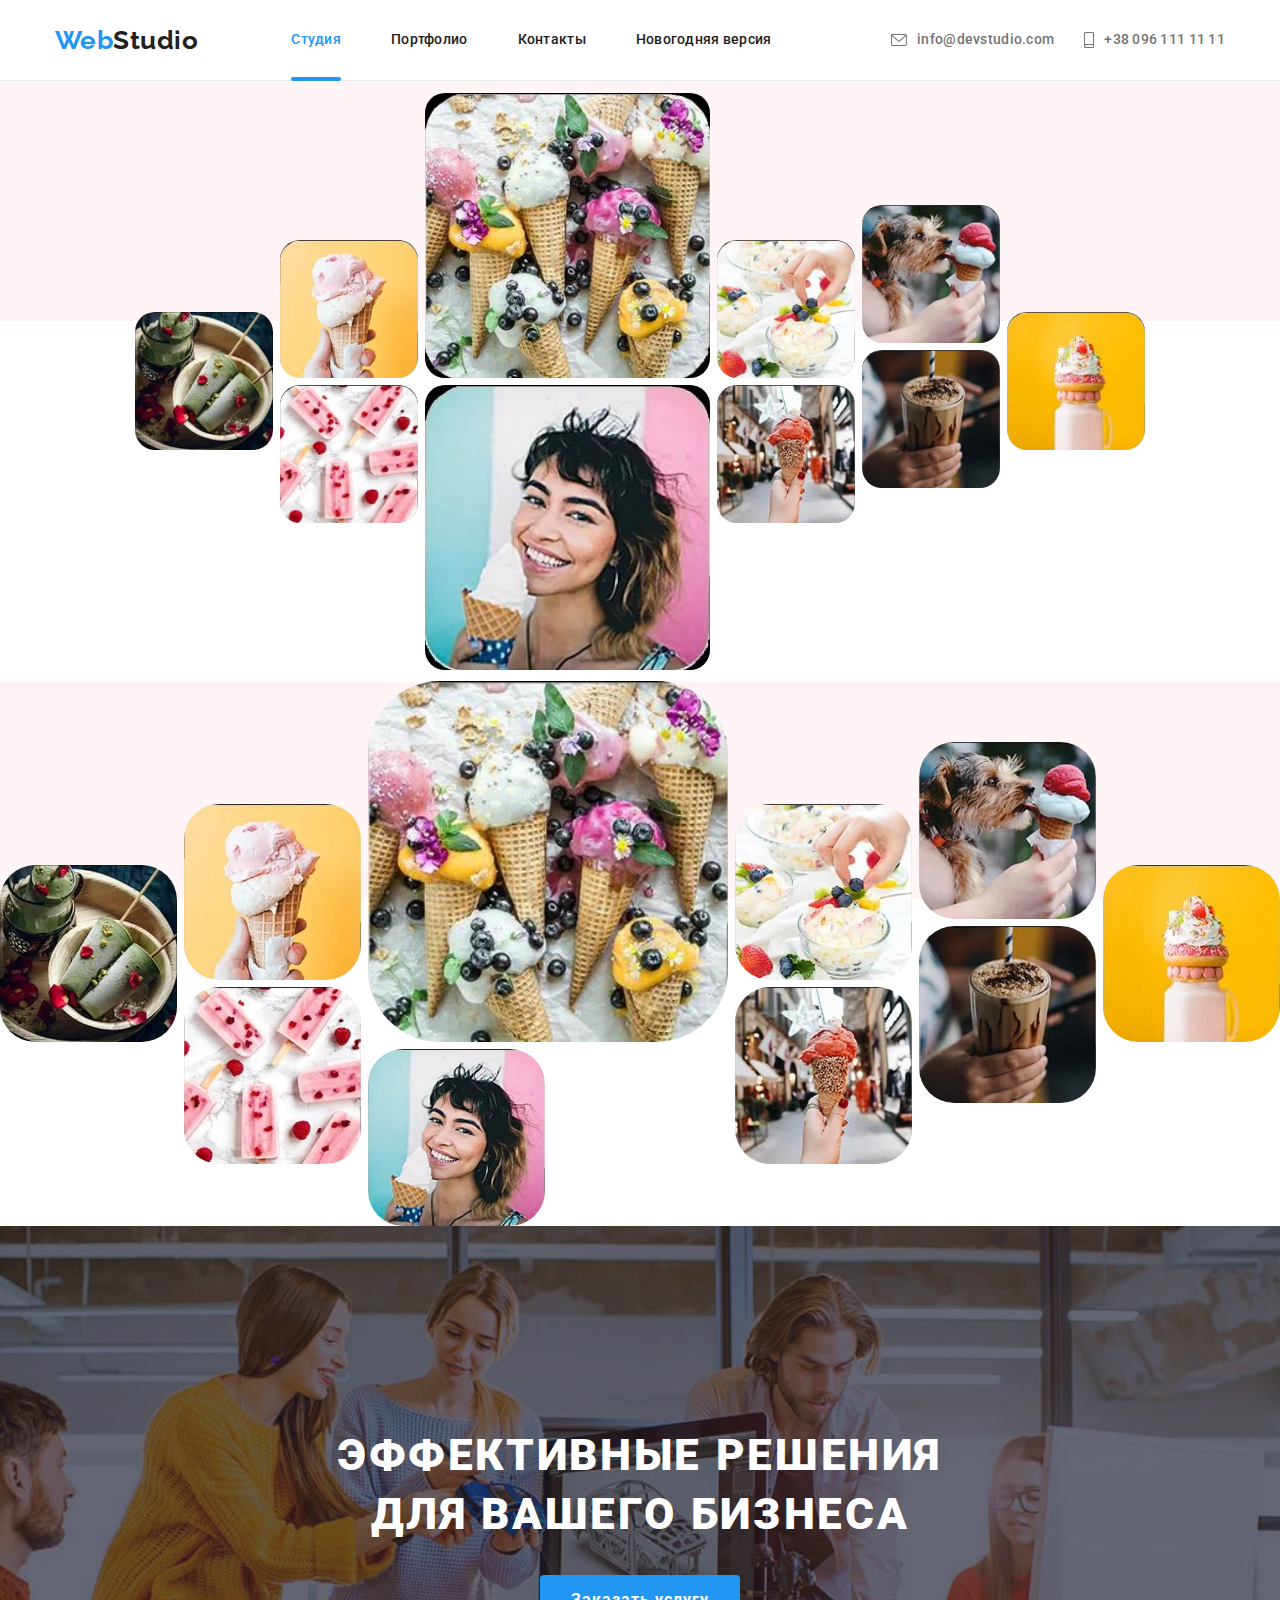
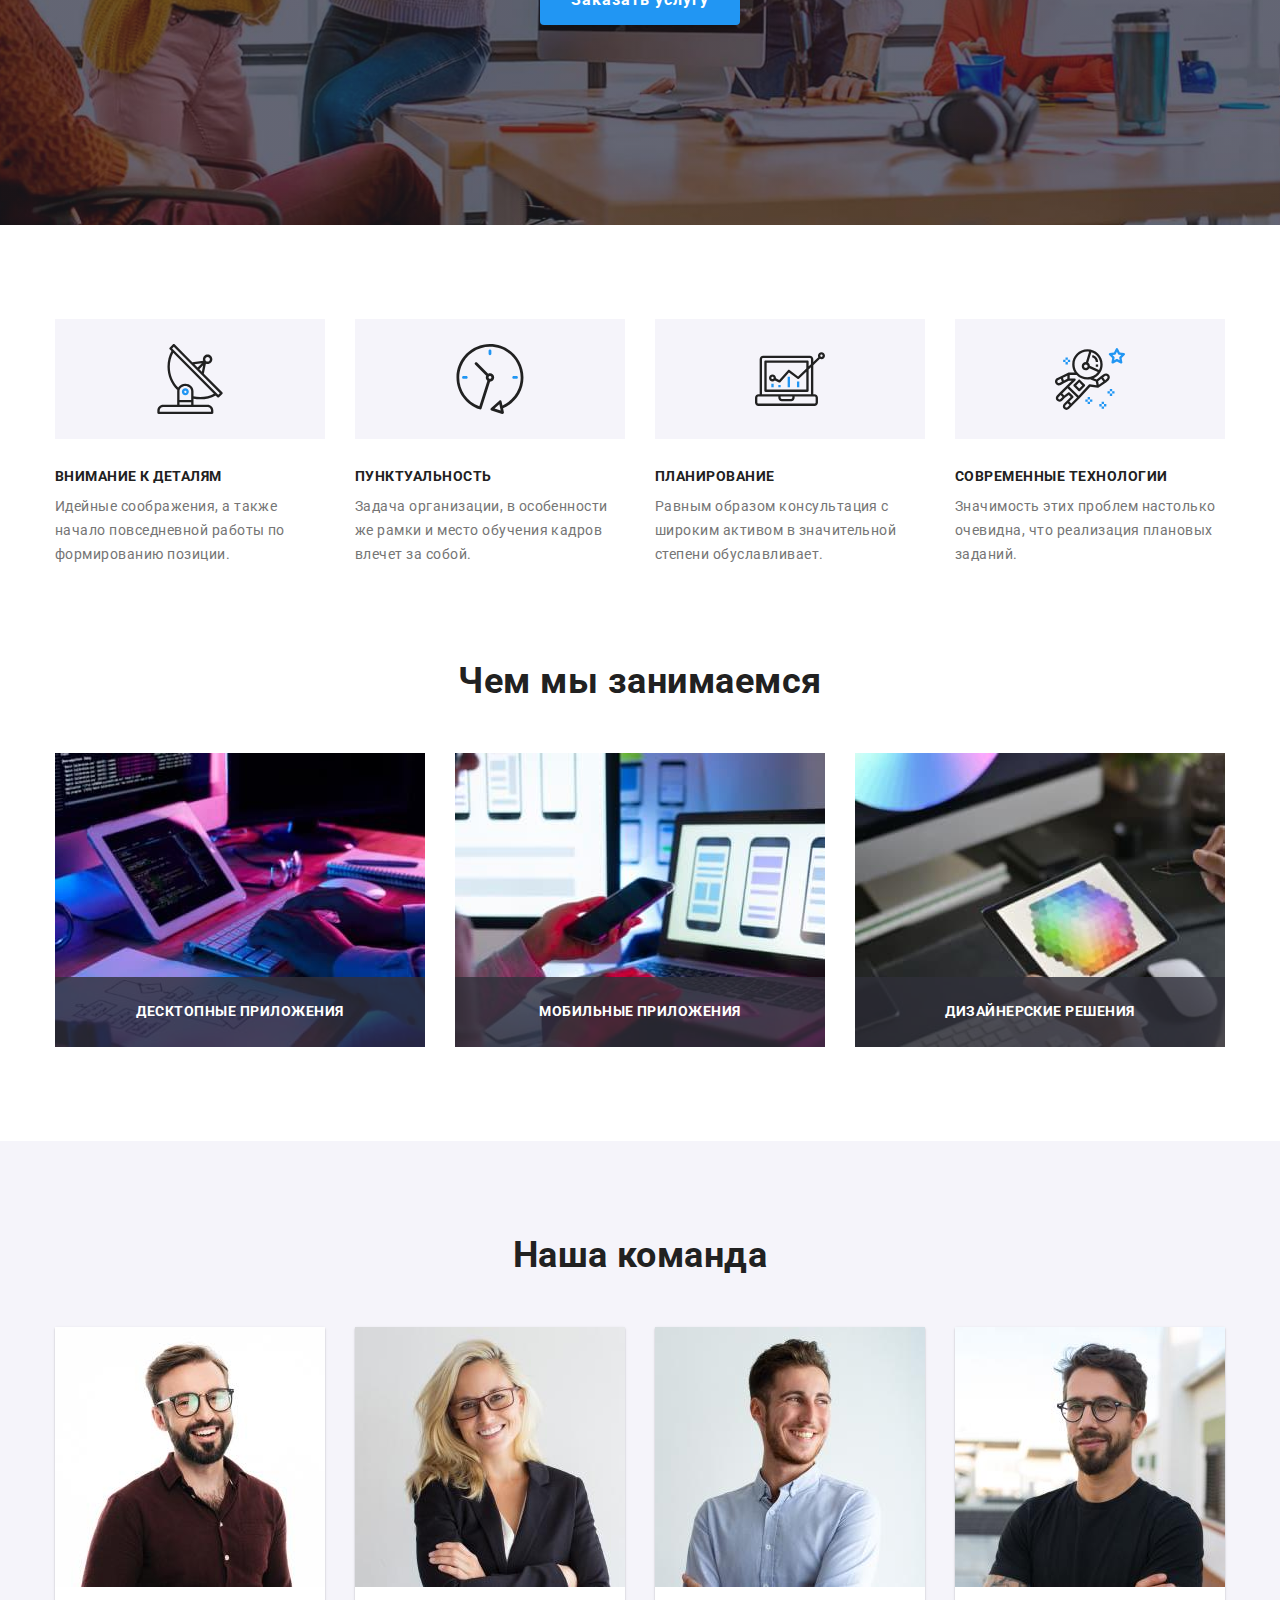
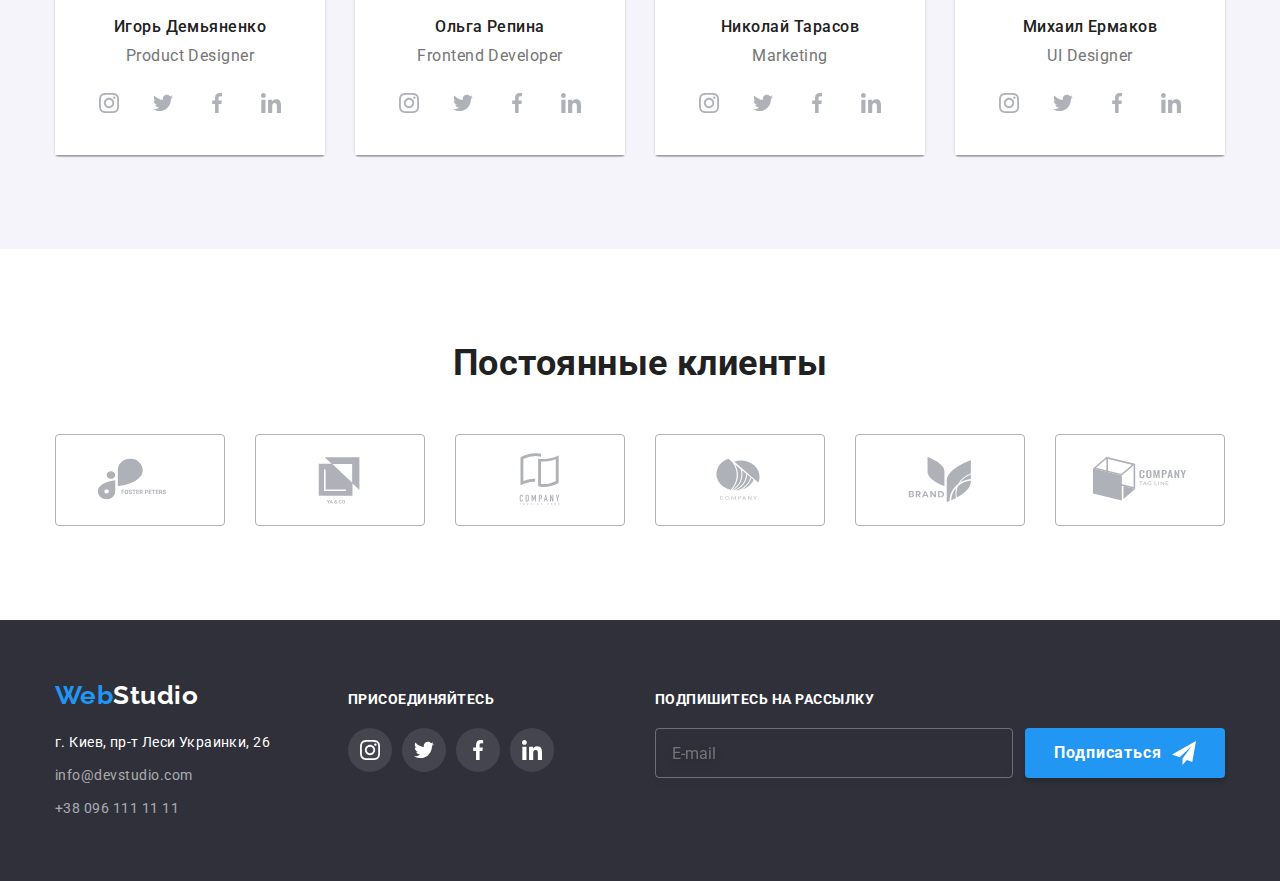
==== commit ea007d11: "adds ny test" ====
--- a/index.html
+++ b/index.html
@@ -38,6 +38,11 @@
             </li>
             <li class="nav__item">
               <a class="nav__link" href="">Контакты</a>
+            </li>
+            <li class="nav__item">
+              <a class="nav__link" href="./newyear-garland.html"
+                >Новогодняя версия</a
+              >
             </li>
           </ul>
         </nav>
